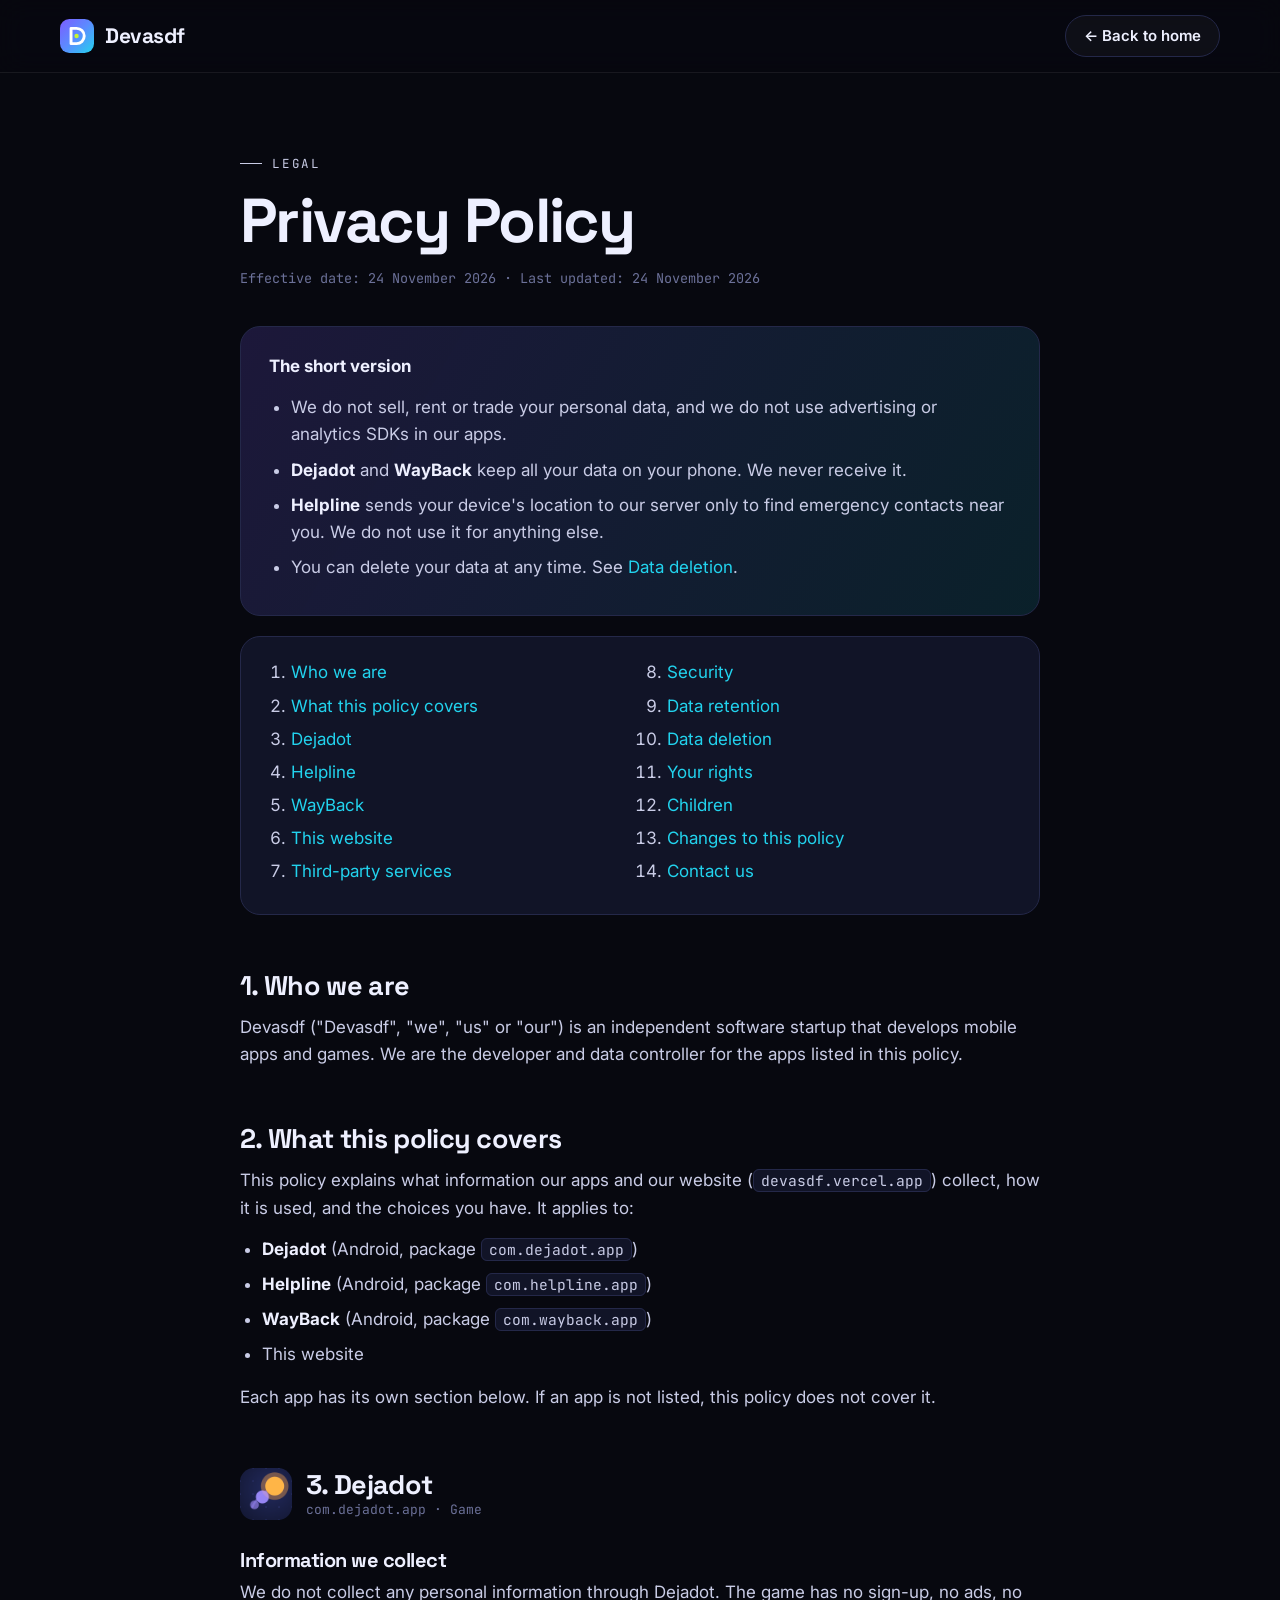
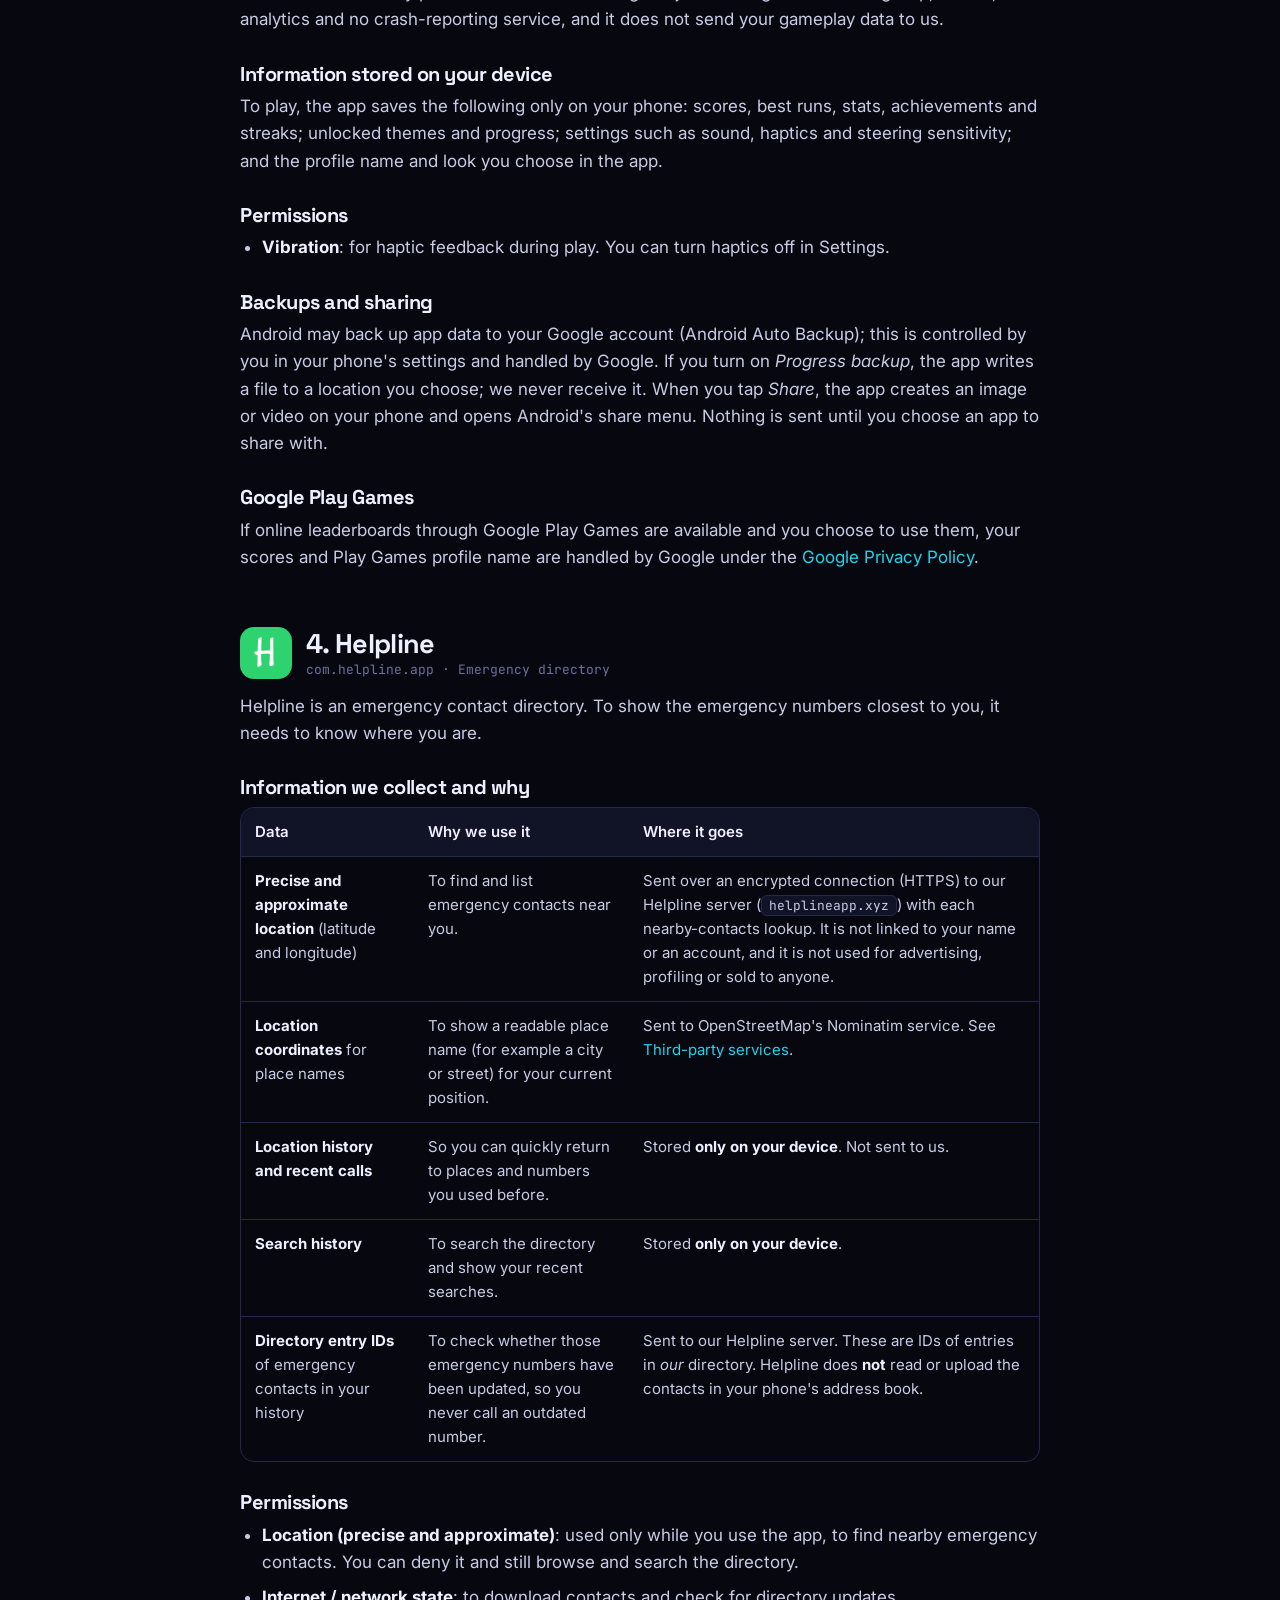
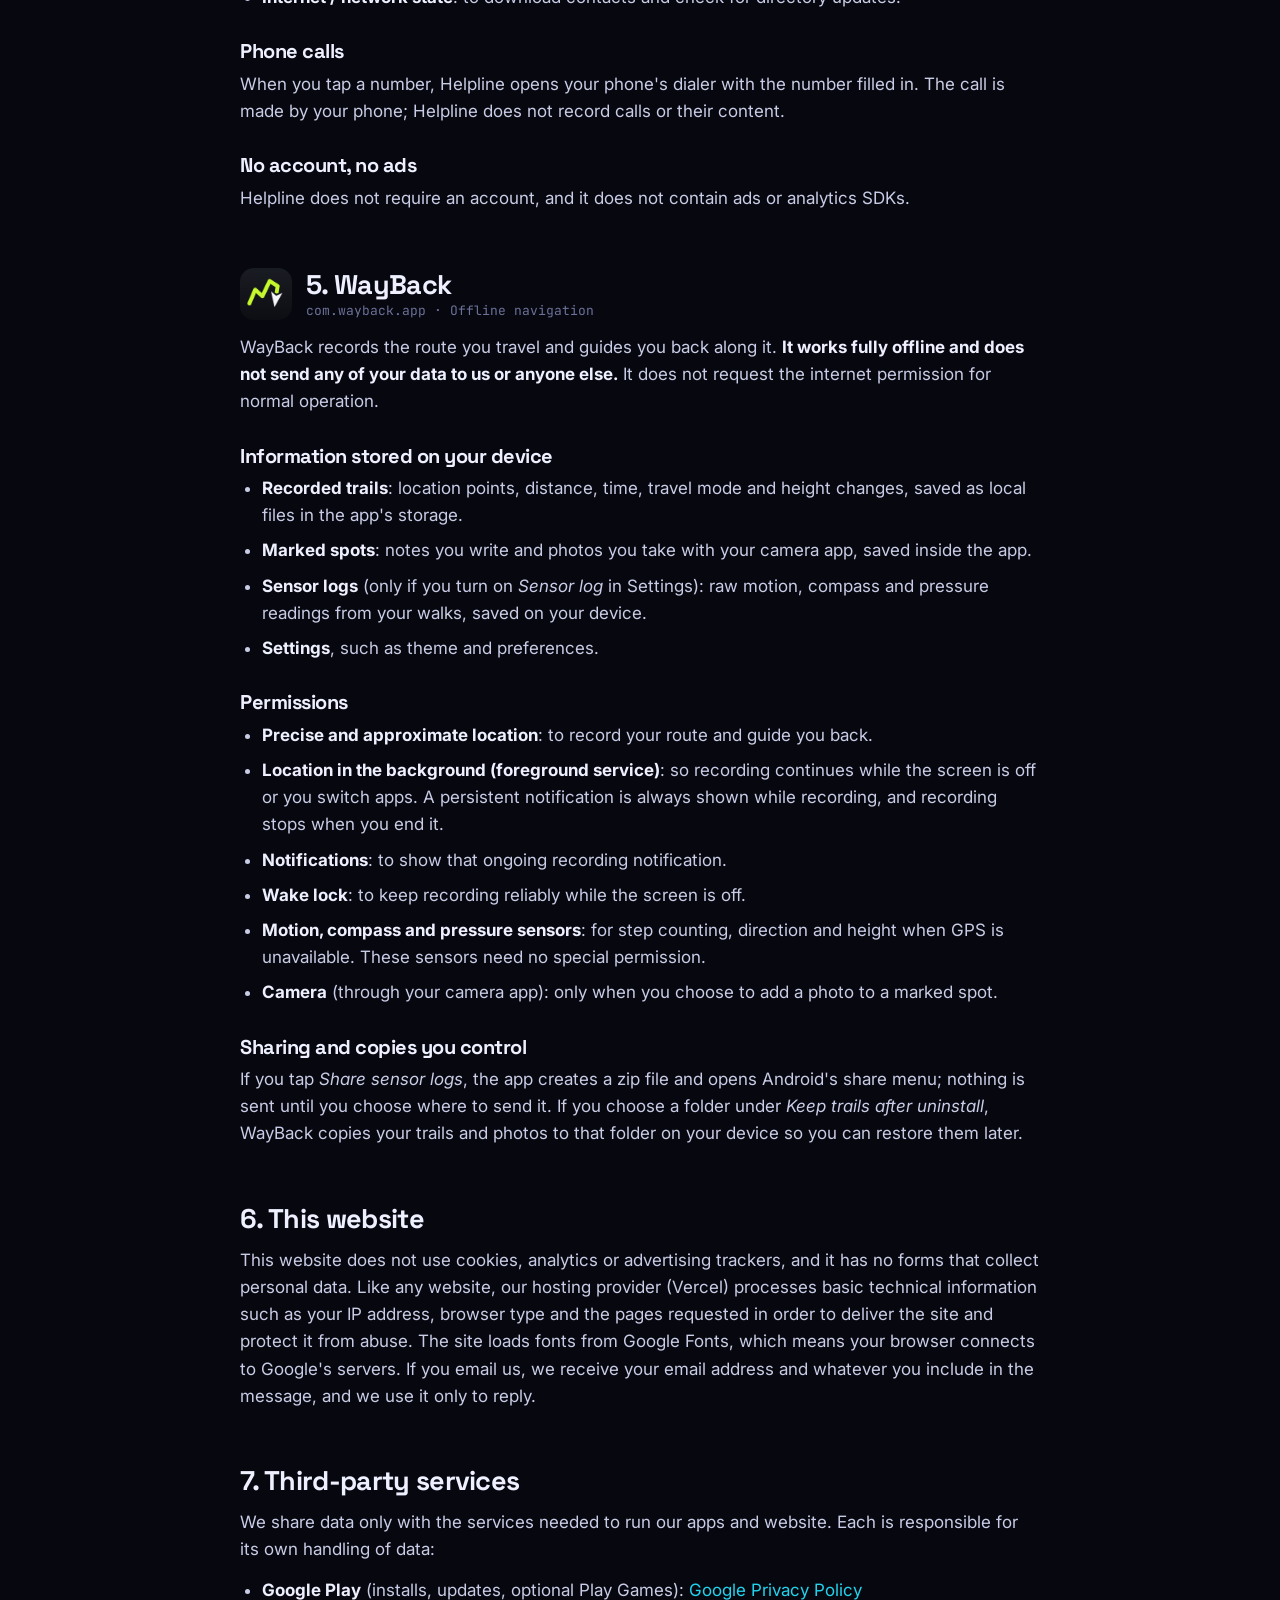
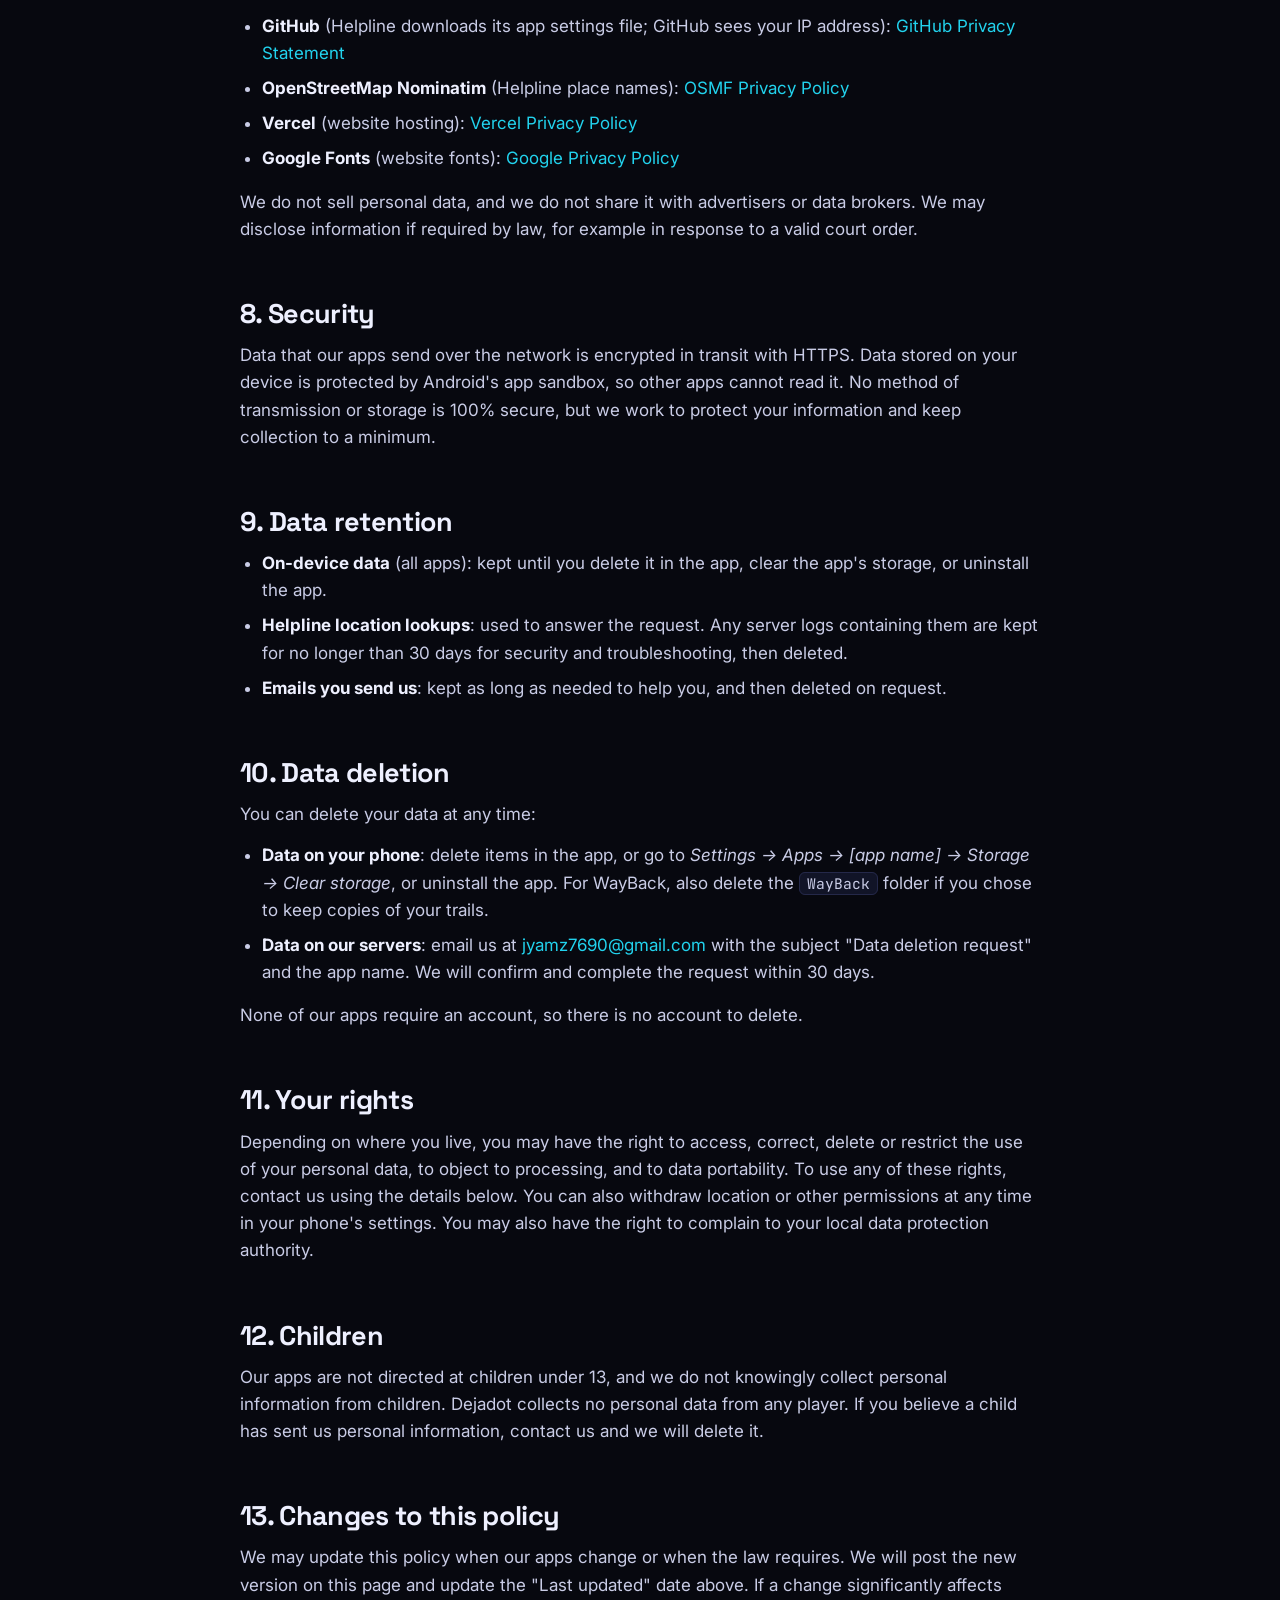
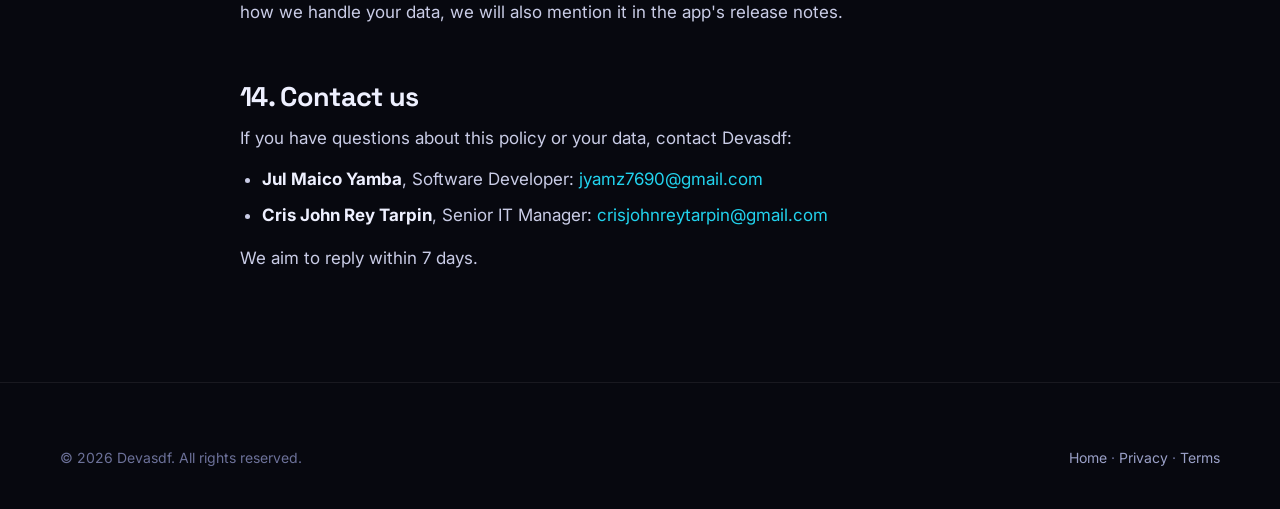
==== privacy/index.html @ 12a7d2e0 "first commit" ====
<!doctype html>
<html lang="en">
<head>
  <meta charset="utf-8">
  <meta name="viewport" content="width=device-width, initial-scale=1">
  <title>Privacy Policy — Devasdf</title>
  <meta name="description" content="Privacy Policy for Devasdf and its apps: Dejadot, Helpline and WayBack.">
  <meta name="theme-color" content="#07080f">
  <link rel="canonical" href="https://devasdf.vercel.app/privacy">
  <link rel="icon" href="/favicon.svg" type="image/svg+xml">
  <link rel="preconnect" href="https://fonts.googleapis.com">
  <link rel="preconnect" href="https://fonts.gstatic.com" crossorigin>
  <link href="https://fonts.googleapis.com/css2?family=Inter:wght@400;500;600;700&family=JetBrains+Mono:wght@400;500&family=Space+Grotesk:wght@500;600;700&display=swap" rel="stylesheet">
  <link rel="stylesheet" href="/assets/styles.css">
</head>
<body>
  <a class="skip" href="#main">Skip to content</a>
  <header class="nav scrolled">
    <div class="wrap">
      <a class="brand" href="/" aria-label="Devasdf home">
        <svg viewBox="0 0 40 40" aria-hidden="true"><defs><linearGradient id="lg" x1="0" y1="0" x2="1" y2="1"><stop offset="0" stop-color="#7c5cff"/><stop offset=".5" stop-color="#5b8cff"/><stop offset="1" stop-color="#22d3ee"/></linearGradient></defs><rect width="40" height="40" rx="11" fill="url(#lg)"/><path d="M13 11h6.5a9 9 0 0 1 0 18H13z" fill="none" stroke="#fff" stroke-width="3.4" stroke-linejoin="round"/><circle cx="19.5" cy="20" r="2.6" fill="#c6f432"/></svg>
        Devasdf
      </a>
      <a class="btn" href="/">← Back to home</a>
    </div>
  </header>

  <main id="main" class="legal">
    <div class="wrap">
      <p class="eyebrow">Legal</p>
      <h1>Privacy Policy</h1>
      <p class="meta">Effective date: 24 November 2026 · Last updated: 24 November 2026</p>

      <div class="summary">
        <p><strong>The short version</strong></p>
        <ul>
          <li>We do not sell, rent or trade your personal data, and we do not use advertising or analytics SDKs in our apps.</li>
          <li><strong>Dejadot</strong> and <strong>WayBack</strong> keep all your data on your phone. We never receive it.</li>
          <li><strong>Helpline</strong> sends your device's location to our server only to find emergency contacts near you. We do not use it for anything else.</li>
          <li>You can delete your data at any time. See <a href="#deletion">Data deletion</a>.</li>
        </ul>
      </div>

      <nav class="toc" aria-label="Contents">
        <ol>
          <li><a href="#who">Who we are</a></li>
          <li><a href="#scope">What this policy covers</a></li>
          <li><a href="#dejadot">Dejadot</a></li>
          <li><a href="#helpline">Helpline</a></li>
          <li><a href="#wayback">WayBack</a></li>
          <li><a href="#website">This website</a></li>
          <li><a href="#third-parties">Third-party services</a></li>
          <li><a href="#security">Security</a></li>
          <li><a href="#retention">Data retention</a></li>
          <li><a href="#deletion">Data deletion</a></li>
          <li><a href="#rights">Your rights</a></li>
          <li><a href="#children">Children</a></li>
          <li><a href="#changes">Changes to this policy</a></li>
          <li><a href="#contact">Contact us</a></li>
        </ol>
      </nav>

      <h2 id="who">1. Who we are</h2>
      <p>Devasdf ("Devasdf", "we", "us" or "our") is an independent software startup that develops mobile apps and games. We are the developer and data controller for the apps listed in this policy.</p>

      <h2 id="scope">2. What this policy covers</h2>
      <p>This policy explains what information our apps and our website (<code>devasdf.vercel.app</code>) collect, how it is used, and the choices you have. It applies to:</p>
      <ul>
        <li><strong>Dejadot</strong> (Android, package <code>com.dejadot.app</code>)</li>
        <li><strong>Helpline</strong> (Android, package <code>com.helpline.app</code>)</li>
        <li><strong>WayBack</strong> (Android, package <code>com.wayback.app</code>)</li>
        <li>This website</li>
      </ul>
      <p>Each app has its own section below. If an app is not listed, this policy does not cover it.</p>

      <!-- ===== DEJADOT ===== -->
      <div class="app-tag" id="dejadot">
        <img src="/assets/apps/dejadot.png" alt="" width="52" height="52">
        <h2>3. Dejadot<small>com.dejadot.app · Game</small></h2>
      </div>
      <h3>Information we collect</h3>
      <p>We do not collect any personal information through Dejadot. The game has no sign-up, no ads, no analytics and no crash-reporting service, and it does not send your gameplay data to us.</p>
      <h3>Information stored on your device</h3>
      <p>To play, the app saves the following only on your phone: scores, best runs, stats, achievements and streaks; unlocked themes and progress; settings such as sound, haptics and steering sensitivity; and the profile name and look you choose in the app.</p>
      <h3>Permissions</h3>
      <ul>
        <li><strong>Vibration</strong>: for haptic feedback during play. You can turn haptics off in Settings.</li>
      </ul>
      <h3>Backups and sharing</h3>
      <p>Android may back up app data to your Google account (Android Auto Backup); this is controlled by you in your phone's settings and handled by Google. If you turn on <em>Progress backup</em>, the app writes a file to a location you choose; we never receive it. When you tap <em>Share</em>, the app creates an image or video on your phone and opens Android's share menu. Nothing is sent until you choose an app to share with.</p>
      <h3>Google Play Games</h3>
      <p>If online leaderboards through Google Play Games are available and you choose to use them, your scores and Play Games profile name are handled by Google under the <a href="https://policies.google.com/privacy" target="_blank" rel="noopener">Google Privacy Policy</a>.</p>

      <!-- ===== HELPLINE ===== -->
      <div class="app-tag" id="helpline">
        <img src="/assets/apps/helpline.png" alt="" width="52" height="52">
        <h2>4. Helpline<small>com.helpline.app · Emergency directory</small></h2>
      </div>
      <p>Helpline is an emergency contact directory. To show the emergency numbers closest to you, it needs to know where you are.</p>
      <h3>Information we collect and why</h3>
      <div class="table-wrap">
        <table>
          <thead><tr><th>Data</th><th>Why we use it</th><th>Where it goes</th></tr></thead>
          <tbody>
            <tr>
              <td><strong>Precise and approximate location</strong> (latitude and longitude)</td>
              <td>To find and list emergency contacts near you.</td>
              <td>Sent over an encrypted connection (HTTPS) to our Helpline server (<code>helplineapp.xyz</code>) with each nearby-contacts lookup. It is not linked to your name or an account, and it is not used for advertising, profiling or sold to anyone.</td>
            </tr>
            <tr>
              <td><strong>Location coordinates</strong> for place names</td>
              <td>To show a readable place name (for example a city or street) for your current position.</td>
              <td>Sent to OpenStreetMap's Nominatim service. See <a href="#third-parties">Third-party services</a>.</td>
            </tr>
            <tr>
              <td><strong>Location history and recent calls</strong></td>
              <td>So you can quickly return to places and numbers you used before.</td>
              <td>Stored <strong>only on your device</strong>. Not sent to us.</td>
            </tr>
            <tr>
              <td><strong>Search history</strong></td>
              <td>To search the directory and show your recent searches.</td>
              <td>Stored <strong>only on your device</strong>.</td>
            </tr>
            <tr>
              <td><strong>Directory entry IDs</strong> of emergency contacts in your history</td>
              <td>To check whether those emergency numbers have been updated, so you never call an outdated number.</td>
              <td>Sent to our Helpline server. These are IDs of entries in <em>our</em> directory. Helpline does <strong>not</strong> read or upload the contacts in your phone's address book.</td>
            </tr>
          </tbody>
        </table>
      </div>
      <h3>Permissions</h3>
      <ul>
        <li><strong>Location (precise and approximate)</strong>: used only while you use the app, to find nearby emergency contacts. You can deny it and still browse and search the directory.</li>
        <li><strong>Internet / network state</strong>: to download contacts and check for directory updates.</li>
      </ul>
      <h3>Phone calls</h3>
      <p>When you tap a number, Helpline opens your phone's dialer with the number filled in. The call is made by your phone; Helpline does not record calls or their content.</p>
      <h3>No account, no ads</h3>
      <p>Helpline does not require an account, and it does not contain ads or analytics SDKs.</p>

      <!-- ===== WAYBACK ===== -->
      <div class="app-tag" id="wayback">
        <img src="/assets/apps/wayback.png" alt="" width="52" height="52">
        <h2>5. WayBack<small>com.wayback.app · Offline navigation</small></h2>
      </div>
      <p>WayBack records the route you travel and guides you back along it. <strong>It works fully offline and does not send any of your data to us or anyone else.</strong> It does not request the internet permission for normal operation.</p>
      <h3>Information stored on your device</h3>
      <ul>
        <li><strong>Recorded trails</strong>: location points, distance, time, travel mode and height changes, saved as local files in the app's storage.</li>
        <li><strong>Marked spots</strong>: notes you write and photos you take with your camera app, saved inside the app.</li>
        <li><strong>Sensor logs</strong> (only if you turn on <em>Sensor log</em> in Settings): raw motion, compass and pressure readings from your walks, saved on your device.</li>
        <li><strong>Settings</strong>, such as theme and preferences.</li>
      </ul>
      <h3>Permissions</h3>
      <ul>
        <li><strong>Precise and approximate location</strong>: to record your route and guide you back.</li>
        <li><strong>Location in the background (foreground service)</strong>: so recording continues while the screen is off or you switch apps. A persistent notification is always shown while recording, and recording stops when you end it.</li>
        <li><strong>Notifications</strong>: to show that ongoing recording notification.</li>
        <li><strong>Wake lock</strong>: to keep recording reliably while the screen is off.</li>
        <li><strong>Motion, compass and pressure sensors</strong>: for step counting, direction and height when GPS is unavailable. These sensors need no special permission.</li>
        <li><strong>Camera</strong> (through your camera app): only when you choose to add a photo to a marked spot.</li>
      </ul>
      <h3>Sharing and copies you control</h3>
      <p>If you tap <em>Share sensor logs</em>, the app creates a zip file and opens Android's share menu; nothing is sent until you choose where to send it. If you choose a folder under <em>Keep trails after uninstall</em>, WayBack copies your trails and photos to that folder on your device so you can restore them later.</p>

      <!-- ===== WEBSITE ===== -->
      <h2 id="website">6. This website</h2>
      <p>This website does not use cookies, analytics or advertising trackers, and it has no forms that collect personal data. Like any website, our hosting provider (Vercel) processes basic technical information such as your IP address, browser type and the pages requested in order to deliver the site and protect it from abuse. The site loads fonts from Google Fonts, which means your browser connects to Google's servers. If you email us, we receive your email address and whatever you include in the message, and we use it only to reply.</p>

      <h2 id="third-parties">7. Third-party services</h2>
      <p>We share data only with the services needed to run our apps and website. Each is responsible for its own handling of data:</p>
      <ul>
        <li><strong>Google Play</strong> (installs, updates, optional Play Games): <a href="https://policies.google.com/privacy" target="_blank" rel="noopener">Google Privacy Policy</a></li>
        <li><strong>GitHub</strong> (Helpline downloads its app settings file; GitHub sees your IP address): <a href="https://docs.github.com/en/site-policy/privacy-policies/github-general-privacy-statement" target="_blank" rel="noopener">GitHub Privacy Statement</a></li>
        <li><strong>OpenStreetMap Nominatim</strong> (Helpline place names): <a href="https://osmfoundation.org/wiki/Privacy_Policy" target="_blank" rel="noopener">OSMF Privacy Policy</a></li>
        <li><strong>Vercel</strong> (website hosting): <a href="https://vercel.com/legal/privacy-policy" target="_blank" rel="noopener">Vercel Privacy Policy</a></li>
        <li><strong>Google Fonts</strong> (website fonts): <a href="https://policies.google.com/privacy" target="_blank" rel="noopener">Google Privacy Policy</a></li>
      </ul>
      <p>We do not sell personal data, and we do not share it with advertisers or data brokers. We may disclose information if required by law, for example in response to a valid court order.</p>

      <h2 id="security">8. Security</h2>
      <p>Data that our apps send over the network is encrypted in transit with HTTPS. Data stored on your device is protected by Android's app sandbox, so other apps cannot read it. No method of transmission or storage is 100% secure, but we work to protect your information and keep collection to a minimum.</p>

      <h2 id="retention">9. Data retention</h2>
      <ul>
        <li><strong>On-device data</strong> (all apps): kept until you delete it in the app, clear the app's storage, or uninstall the app.</li>
        <li><strong>Helpline location lookups</strong>: used to answer the request. Any server logs containing them are kept for no longer than 30 days for security and troubleshooting, then deleted.</li>
        <li><strong>Emails you send us</strong>: kept as long as needed to help you, and then deleted on request.</li>
      </ul>

      <h2 id="deletion">10. Data deletion</h2>
      <p>You can delete your data at any time:</p>
      <ul>
        <li><strong>Data on your phone</strong>: delete items in the app, or go to <em>Settings → Apps → [app name] → Storage → Clear storage</em>, or uninstall the app. For WayBack, also delete the <code>WayBack</code> folder if you chose to keep copies of your trails.</li>
        <li><strong>Data on our servers</strong>: email us at <a href="mailto:jyamz7690@gmail.com?subject=Data%20deletion%20request">jyamz7690@gmail.com</a> with the subject "Data deletion request" and the app name. We will confirm and complete the request within 30 days.</li>
      </ul>
      <p>None of our apps require an account, so there is no account to delete.</p>

      <h2 id="rights">11. Your rights</h2>
      <p>Depending on where you live, you may have the right to access, correct, delete or restrict the use of your personal data, to object to processing, and to data portability. To use any of these rights, contact us using the details below. You can also withdraw location or other permissions at any time in your phone's settings. You may also have the right to complain to your local data protection authority.</p>

      <h2 id="children">12. Children</h2>
      <p>Our apps are not directed at children under 13, and we do not knowingly collect personal information from children. Dejadot collects no personal data from any player. If you believe a child has sent us personal information, contact us and we will delete it.</p>

      <h2 id="changes">13. Changes to this policy</h2>
      <p>We may update this policy when our apps change or when the law requires. We will post the new version on this page and update the "Last updated" date above. If a change significantly affects how we handle your data, we will also mention it in the app's release notes.</p>

      <h2 id="contact">14. Contact us</h2>
      <p>If you have questions about this policy or your data, contact Devasdf:</p>
      <ul>
        <li><strong>Jul Maico Yamba</strong>, Software Developer: <a href="mailto:jyamz7690@gmail.com">jyamz7690@gmail.com</a></li>
        <li><strong>Cris John Rey Tarpin</strong>, Senior IT Manager: <a href="mailto:crisjohnreytarpin@gmail.com">crisjohnreytarpin@gmail.com</a></li>
      </ul>
      <p>We aim to reply within 7 days.</p>
    </div>
  </main>

  <footer class="footer">
    <div class="wrap">
      <div class="footer-bottom" style="margin-top:0;border-top:0;padding-top:0">
        <span>© 2026 Devasdf. All rights reserved.</span>
        <span><a href="/">Home</a> · <a href="/privacy">Privacy</a> · <a href="/terms">Terms</a></span>
      </div>
    </div>
  </footer>
</body>
</html>
---- assets/styles.css ----
/* ==========================================================================
   Devasdf — shared styles
   Palette: Midnight ink + electric violet → cyan, with a lime spark accent.
   ========================================================================== */

:root {
  --ink: #07080f;
  --ink-2: #0c0e1a;
  --surface: #111427;
  --surface-2: #171a33;
  --line: #242849;
  --line-soft: rgba(255, 255, 255, 0.07);

  --text: #eef0ff;
  --muted: #9aa0c7;
  --dim: #6c7199;

  --violet: #7c5cff;
  --violet-2: #a18bff;
  --cyan: #22d3ee;
  --lime: #c6f432;
  --amber: #ffb547;

  --grad: linear-gradient(120deg, #7c5cff 0%, #5b8cff 45%, #22d3ee 100%);
  --grad-soft: linear-gradient(120deg, rgba(124, 92, 255, 0.18), rgba(34, 211, 238, 0.12));

  --radius: 20px;
  --radius-lg: 28px;
  --shadow: 0 30px 80px -30px rgba(0, 0, 0, 0.7);

  --font: "Inter", system-ui, -apple-system, "Segoe UI", Roboto, sans-serif;
  --display: "Space Grotesk", "Inter", system-ui, sans-serif;
  --mono: "JetBrains Mono", ui-monospace, Consolas, monospace;

  --wrap: 1160px;
  color-scheme: dark;
}

*, *::before, *::after { box-sizing: border-box; }

html { scroll-behavior: smooth; -webkit-text-size-adjust: 100%; }
@media (prefers-reduced-motion: reduce) {
  html { scroll-behavior: auto; }
  *, *::before, *::after { animation: none !important; transition: none !important; }
}

body {
  margin: 0;
  background: var(--ink);
  color: var(--text);
  font-family: var(--font);
  font-size: 17px;
  line-height: 1.6;
  -webkit-font-smoothing: antialiased;
  overflow-x: hidden;
}

img { max-width: 100%; display: block; }
a { color: var(--cyan); text-decoration: none; }
a:hover { color: var(--text); }
:focus-visible { outline: 2px solid var(--cyan); outline-offset: 3px; border-radius: 8px; }

h1, h2, h3, h4 { font-family: var(--display); letter-spacing: -0.025em; line-height: 1.08; margin: 0; }

.wrap { width: min(var(--wrap), 100% - 32px); margin-inline: auto; }

.skip {
  position: absolute; left: -9999px; top: 8px; z-index: 100;
  background: var(--text); color: var(--ink); padding: 10px 16px; border-radius: 10px;
}
.skip:focus { left: 16px; }

.grad-text {
  background: var(--grad);
  -webkit-background-clip: text; background-clip: text;
  color: transparent;
}

.eyebrow {
  display: inline-flex; align-items: center; gap: 10px;
  font-family: var(--mono); font-size: 12.5px; letter-spacing: 0.14em; text-transform: uppercase;
  color: var(--violet-2);
  margin: 0 0 18px;
}
.eyebrow::before { content: ""; width: 22px; height: 1px; background: currentColor; }

/* ---------- Buttons ---------- */
.btn {
  display: inline-flex; align-items: center; justify-content: center; gap: 10px;
  height: 52px; padding: 0 24px; border-radius: 999px;
  font-weight: 600; font-size: 16px; color: var(--text);
  border: 1px solid var(--line); background: rgba(255, 255, 255, 0.03);
  transition: transform .2s ease, background .2s ease, border-color .2s ease, box-shadow .2s ease;
  white-space: nowrap;
}
.btn:hover { color: var(--text); border-color: #3a3f6e; background: rgba(255, 255, 255, 0.06); transform: translateY(-1px); }
.btn-primary {
  border: 0; color: #fff;
  background: var(--grad);
  box-shadow: 0 10px 30px -10px rgba(124, 92, 255, 0.7);
}
.btn-primary:hover { background: var(--grad); box-shadow: 0 16px 40px -12px rgba(124, 92, 255, 0.9); }
.btn svg { width: 18px; height: 18px; }

/* ---------- Nav ---------- */
.nav {
  position: sticky; top: 0; z-index: 50;
  backdrop-filter: saturate(160%) blur(14px);
  -webkit-backdrop-filter: saturate(160%) blur(14px);
  background: rgba(7, 8, 15, 0.72);
  border-bottom: 1px solid transparent;
  transition: border-color .3s ease, background .3s ease;
}
.nav.scrolled { border-bottom-color: var(--line-soft); }
.nav .wrap { display: flex; align-items: center; justify-content: space-between; height: 72px; gap: 20px; }

.brand { display: inline-flex; align-items: center; gap: 11px; color: var(--text); font-family: var(--display); font-weight: 700; font-size: 21px; letter-spacing: -0.02em; }
.brand:hover { color: var(--text); }
.brand svg { width: 34px; height: 34px; flex: none; }

.nav-links { display: flex; align-items: center; gap: 4px; list-style: none; margin: 0; padding: 0; }
.nav-links a { color: var(--muted); font-size: 15px; font-weight: 500; padding: 8px 14px; border-radius: 999px; transition: color .2s, background .2s; }
.nav-links a:hover { color: var(--text); background: rgba(255, 255, 255, 0.05); }
.nav .btn { height: 42px; padding: 0 18px; font-size: 15px; }

.menu-btn {
  display: none; width: 44px; height: 44px; border-radius: 12px;
  border: 1px solid var(--line); background: transparent; color: var(--text); cursor: pointer;
  align-items: center; justify-content: center;
}
.menu-btn svg { width: 22px; height: 22px; }

@media (max-width: 900px) {
  .menu-btn { display: inline-flex; }
  .nav .nav-cta { display: none; }
  .nav-links {
    position: absolute; top: 72px; left: 0; right: 0;
    flex-direction: column; align-items: stretch; gap: 0;
    padding: 8px 16px 20px;
    background: rgba(7, 8, 15, 0.97);
    border-bottom: 1px solid var(--line-soft);
    display: none;
  }
  .nav-links.open { display: flex; }
  .nav-links a { display: block; padding: 14px 12px; font-size: 17px; border-radius: 12px; }
  .nav-links .mobile-cta { display: block; margin-top: 8px; }
  .nav-links .mobile-cta a { background: var(--grad); color: #fff; text-align: center; font-weight: 600; }
}
@media (min-width: 901px) { .nav-links .mobile-cta { display: none; } }

/* ---------- Sections ---------- */
section { position: relative; }
.section { padding: 120px 0; }
.section-head { max-width: 720px; margin-bottom: 56px; }
.section-head.center { margin-inline: auto; text-align: center; }
.section-head.center .eyebrow { justify-content: center; }
.section-head h2 { font-size: clamp(34px, 5vw, 54px); }
.section-head p { color: var(--muted); font-size: 19px; margin: 18px 0 0; }

@media (max-width: 700px) {
  .section { padding: 84px 0; }
  .section-head { margin-bottom: 40px; }
}

/* ---------- Footer ---------- */
.footer { border-top: 1px solid var(--line-soft); padding: 64px 0 40px; color: var(--muted); font-size: 15px; }
.footer-grid { display: grid; grid-template-columns: 1.6fr 1fr 1fr 1fr; gap: 40px; }
.footer h4 { font-family: var(--font); font-size: 13px; font-weight: 600; letter-spacing: 0.12em; text-transform: uppercase; color: var(--text); margin-bottom: 16px; }
.footer ul { list-style: none; padding: 0; margin: 0; display: grid; gap: 10px; }
.footer a { color: var(--muted); }
.footer a:hover { color: var(--text); }
.footer .about p { margin: 16px 0 0; max-width: 320px; }
.footer-bottom { margin-top: 56px; padding-top: 24px; border-top: 1px solid var(--line-soft); display: flex; flex-wrap: wrap; justify-content: space-between; gap: 12px; font-size: 14px; color: var(--dim); }
@media (max-width: 860px) { .footer-grid { grid-template-columns: 1fr 1fr; } .footer .about { grid-column: 1 / -1; } }

/* ---------- Legal pages ---------- */
.legal { padding: 72px 0 96px; }
.legal .wrap { width: min(800px, 100% - 32px); }
.legal h1 { font-size: clamp(40px, 7vw, 62px); margin: 0 0 14px; }
.legal .meta { font-family: var(--mono); font-size: 13.5px; color: var(--dim); margin: 0 0 36px; }
.legal h2 { font-size: 27px; margin: 56px 0 14px; scroll-margin-top: 96px; }
.legal h3 { font-size: 20px; margin: 30px 0 8px; scroll-margin-top: 96px; }
.legal p, .legal li { color: #c9cce6; }
.legal p { margin: 0 0 14px; }
.legal ul { padding-left: 22px; margin: 0 0 16px; }
.legal li { margin-bottom: 8px; }
.legal strong { color: var(--text); }
.legal code { font-family: var(--mono); font-size: .86em; background: var(--surface); border: 1px solid var(--line); padding: 1px 7px; border-radius: 6px; }
.legal .summary { background: var(--grad-soft); border: 1px solid var(--line); border-radius: var(--radius); padding: 26px 28px; margin-bottom: 20px; }
.legal .summary p:last-child, .legal .summary ul:last-child { margin-bottom: 0; }
.legal .toc { background: var(--surface); border: 1px solid var(--line); border-radius: var(--radius); padding: 22px 28px; margin: 20px 0 8px; }
.legal .toc ol { margin: 0; padding-left: 22px; columns: 2; column-gap: 32px; }
.legal .toc li { margin-bottom: 6px; break-inside: avoid; }
@media (max-width: 600px) { .legal .toc ol { columns: 1; } }
.app-tag { display: flex; align-items: center; gap: 14px; margin: 56px 0 14px; }
.app-tag img { width: 52px; height: 52px; border-radius: 14px; }
.app-tag h2 { margin: 0; }
.app-tag small { display: block; font-family: var(--mono); font-size: 13px; color: var(--dim); font-weight: 400; letter-spacing: 0; margin-top: 4px; }
.table-wrap { overflow-x: auto; margin: 0 0 18px; border: 1px solid var(--line); border-radius: 14px; }
.legal table { width: 100%; border-collapse: collapse; font-size: 15px; min-width: 560px; }
.legal th, .legal td { text-align: left; padding: 12px 14px; border-bottom: 1px solid var(--line); vertical-align: top; color: #c9cce6; }
.legal th { color: var(--text); background: var(--surface); font-weight: 600; }
.legal tr:last-child td { border-bottom: 0; }
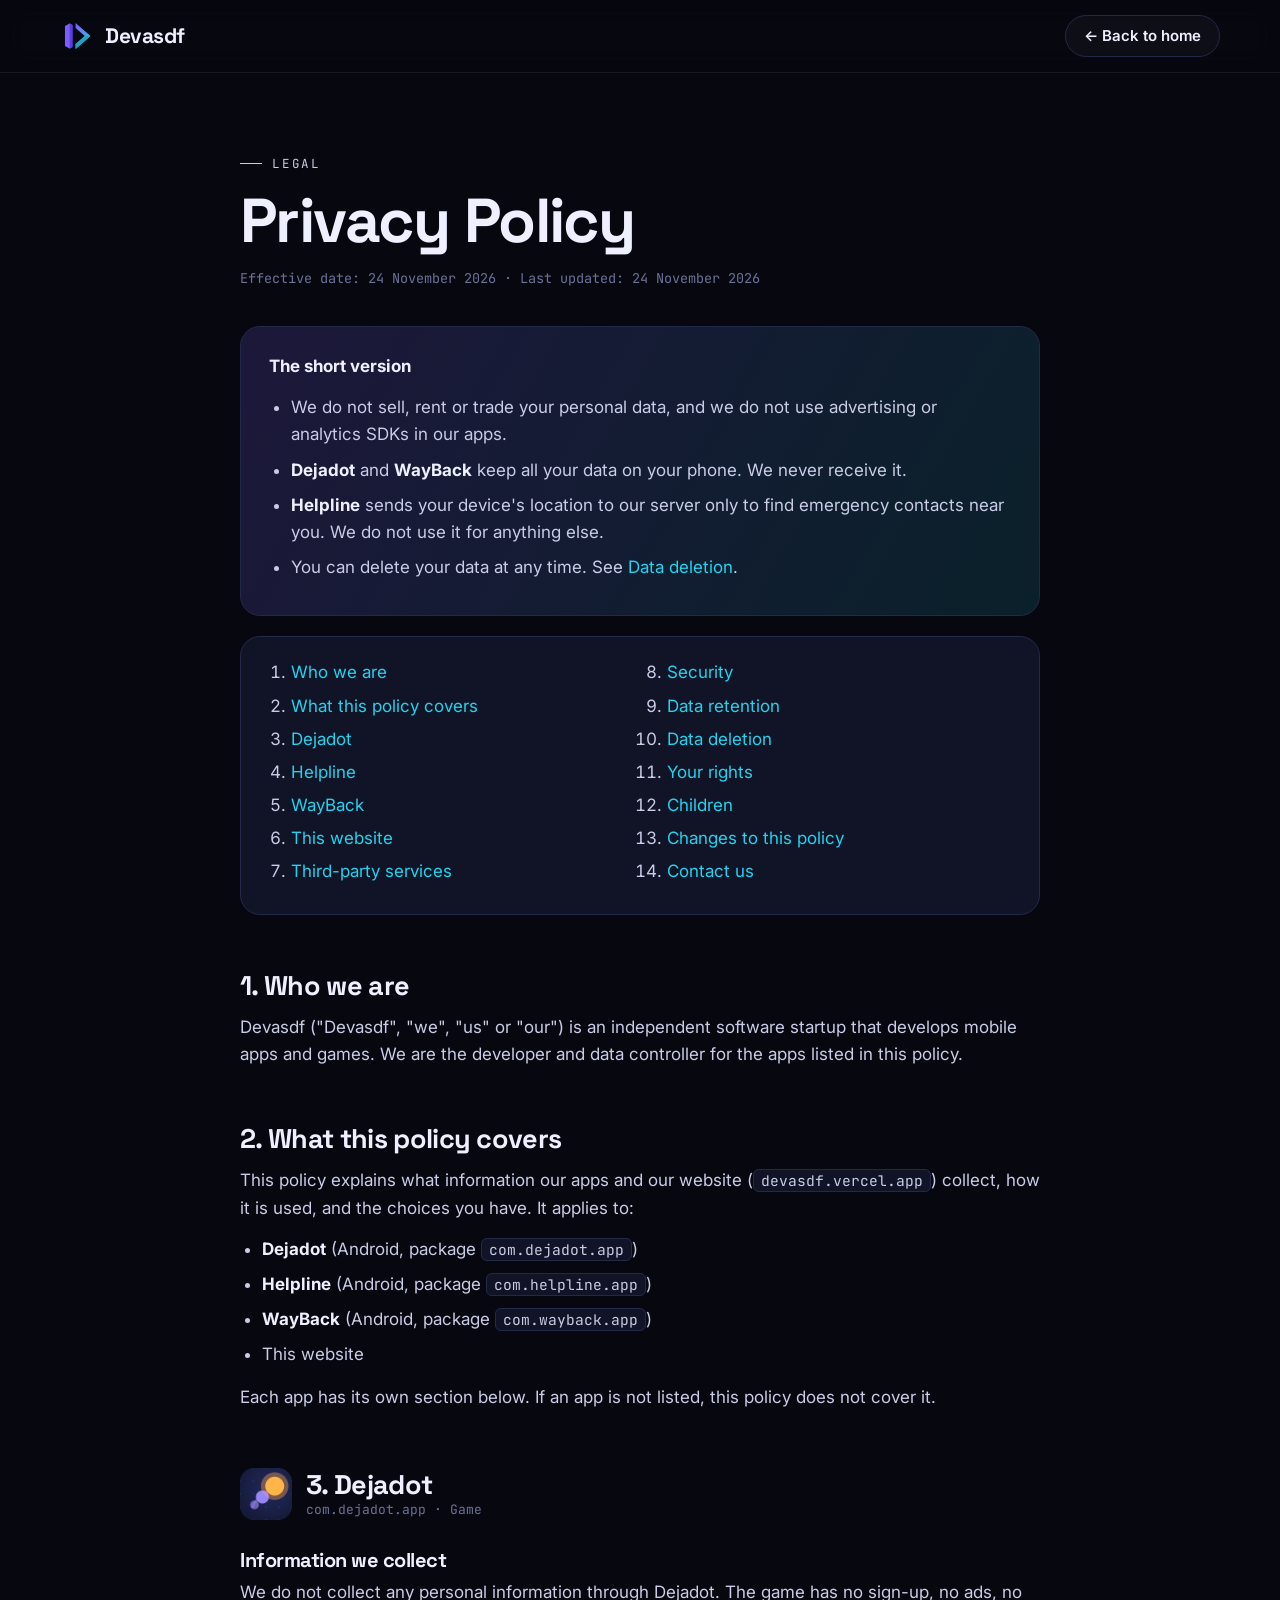
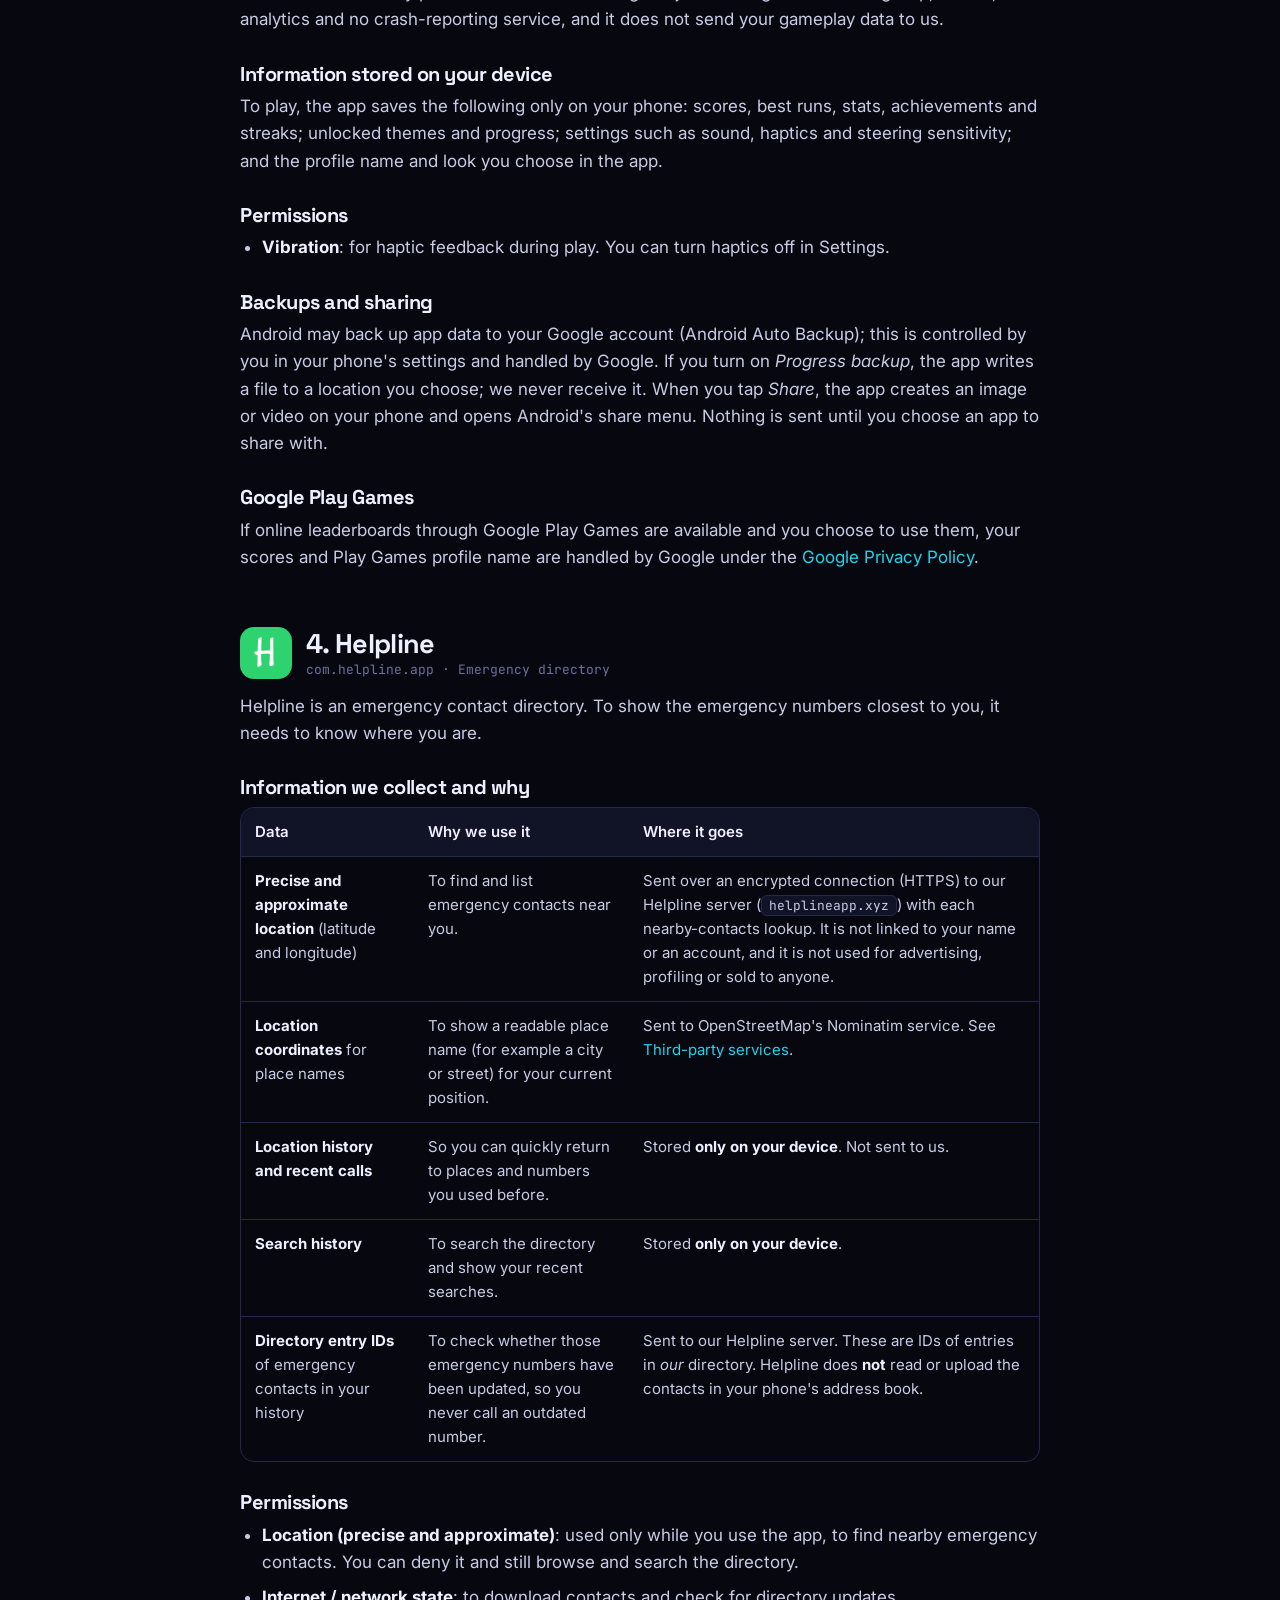
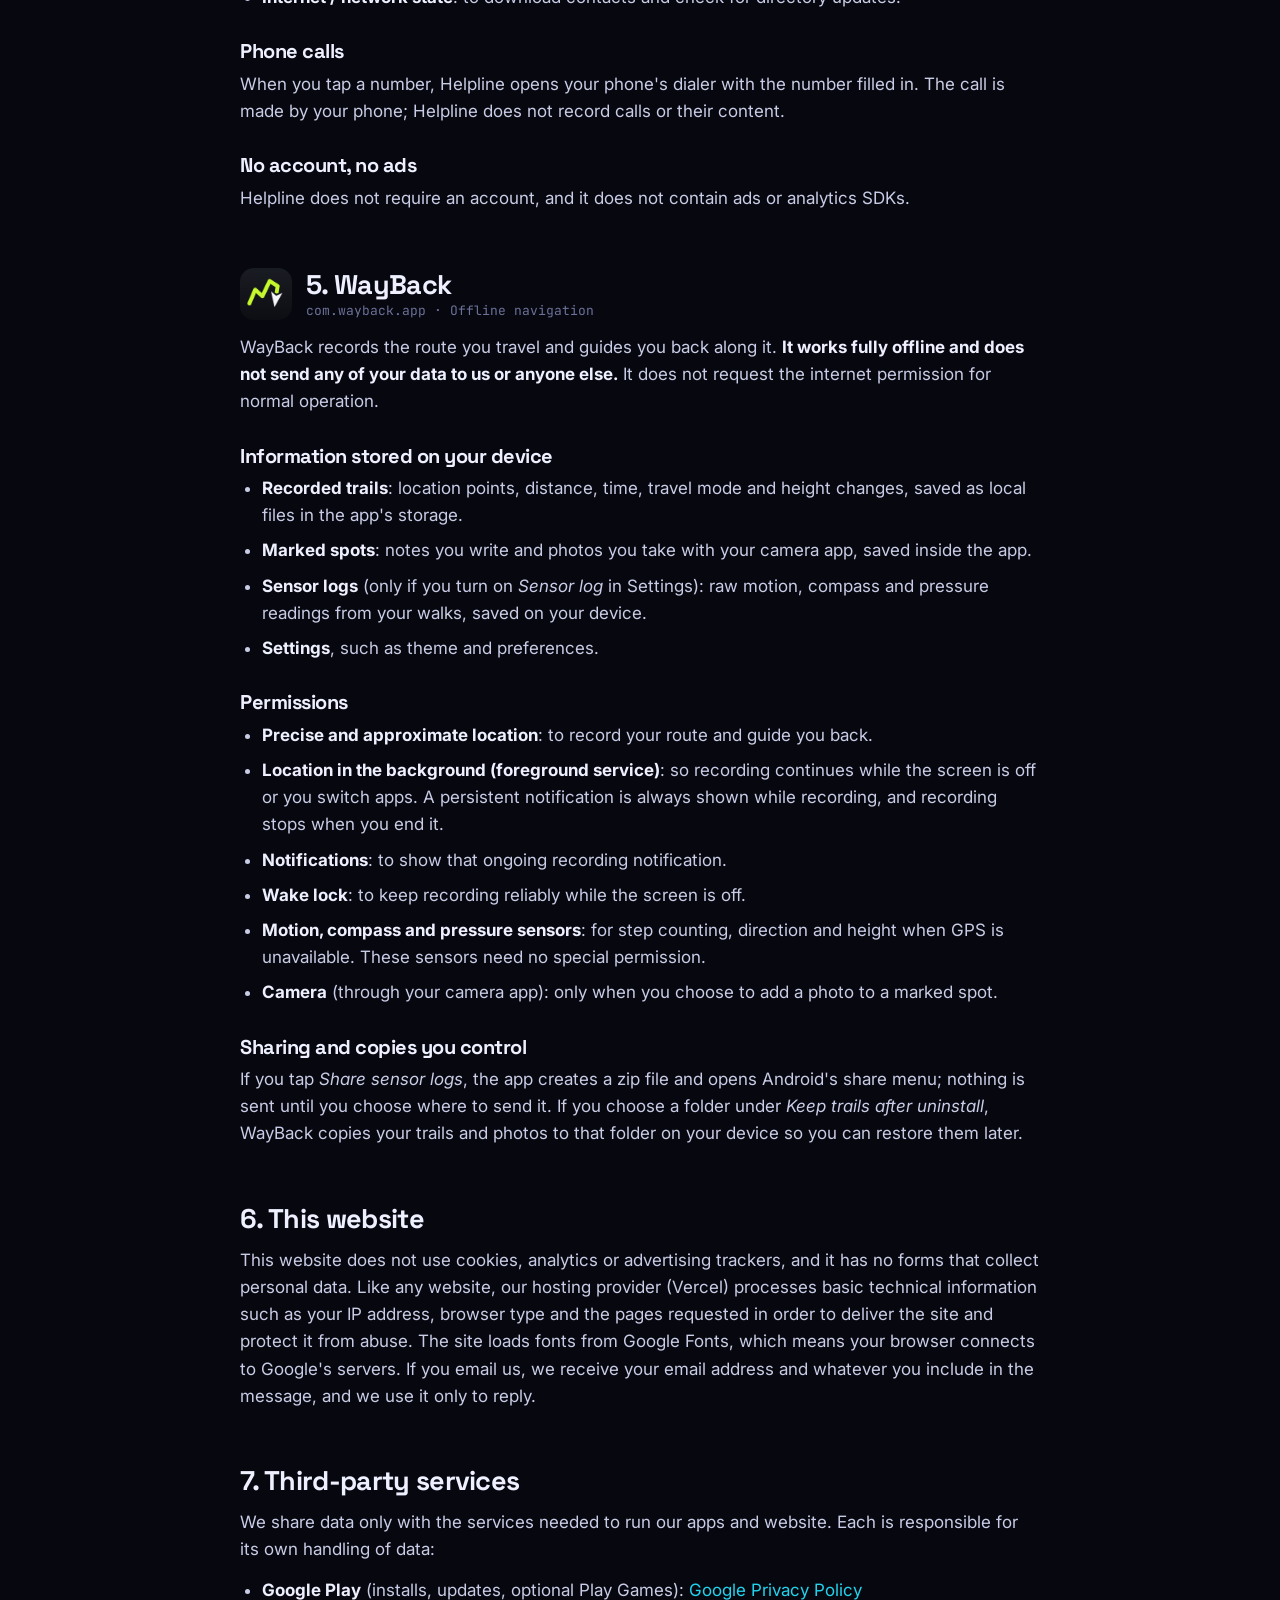
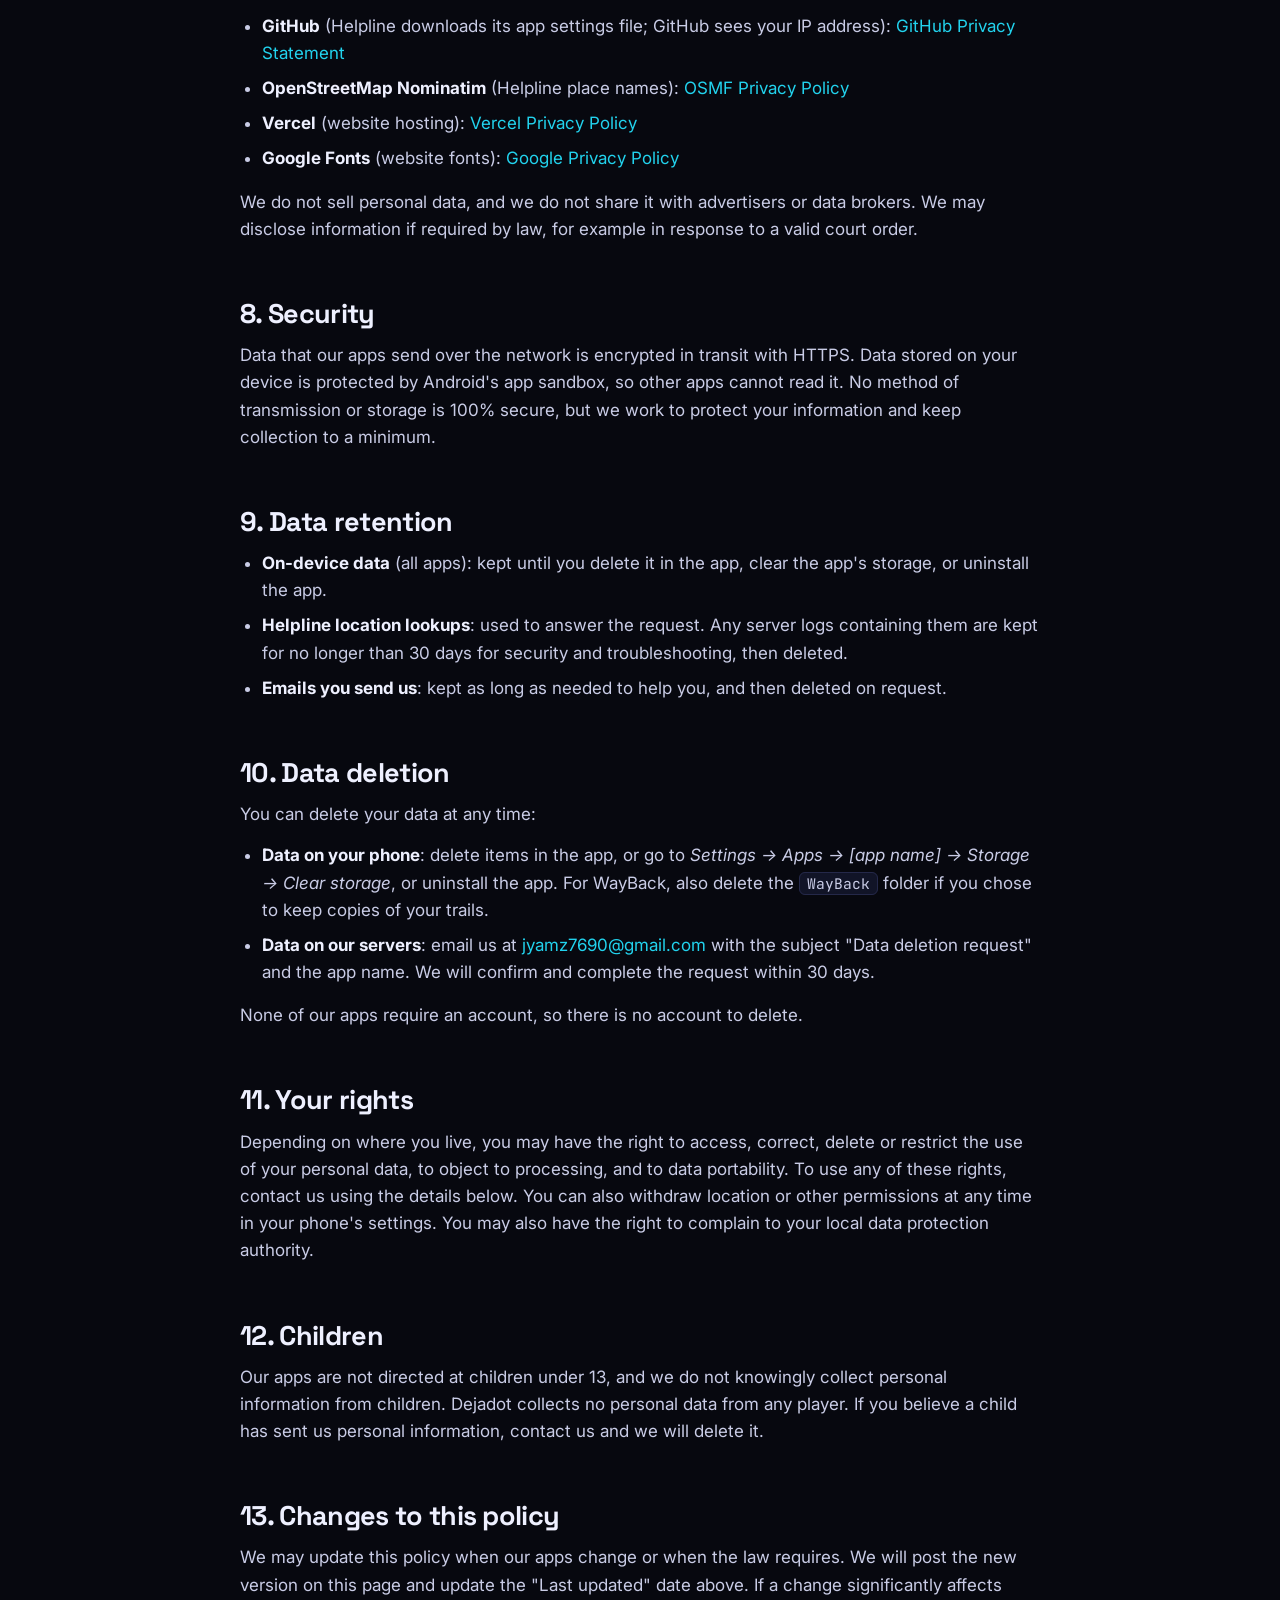
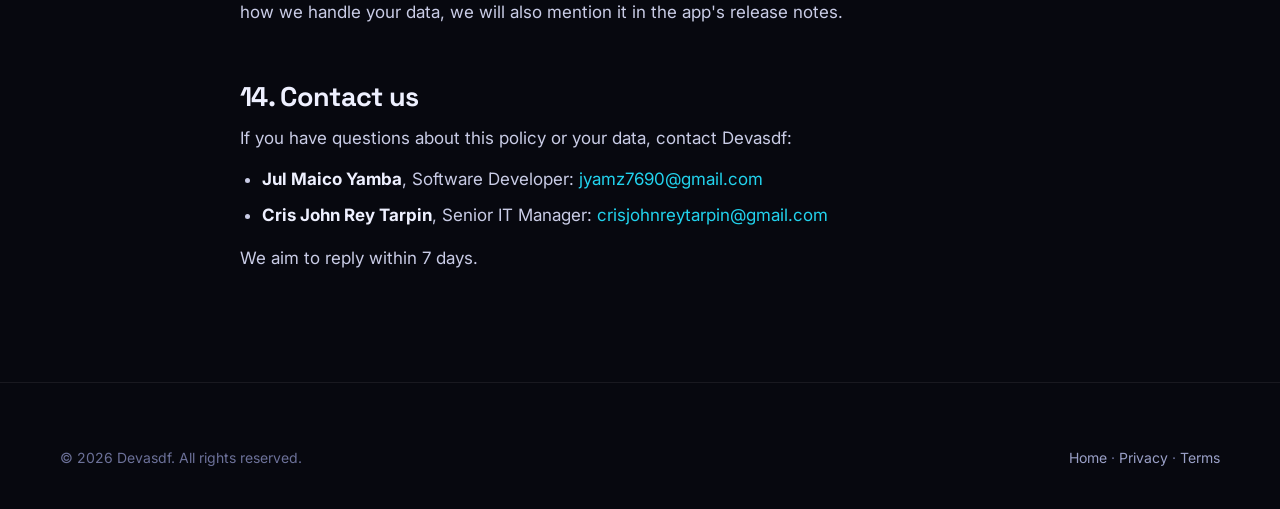
==== commit ec08913b: "updates" ====
--- a/privacy/index.html
+++ b/privacy/index.html
@@ -2,7 +2,7 @@
 <html lang="en">
 <head>
   <meta charset="utf-8">
-  <meta name="viewport" content="width=device-width, initial-scale=1">
+  <meta name="viewport" content="width=device-width, initial-scale=1, viewport-fit=cover">
   <title>Privacy Policy — Devasdf</title>
   <meta name="description" content="Privacy Policy for Devasdf and its apps: Dejadot, Helpline and WayBack.">
   <meta name="theme-color" content="#07080f">
@@ -14,11 +14,12 @@
   <link rel="stylesheet" href="/assets/styles.css">
 </head>
 <body>
+  <svg width="0" height="0" style="position:absolute" aria-hidden="true" focusable="false"><defs><linearGradient id="logo-g" x1="0" y1="0" x2="1" y2="1"><stop offset="0" stop-color="#7c5cff"/><stop offset="1" stop-color="#22d3ee"/></linearGradient><symbol id="logo" viewBox="0 0 48 48"><path d="M7 10 14 6V42L7 38Z" fill="#7c5cff"/><path d="M14 6 18 8.3V39.7L14 42Z" fill="#5a3fe0"/><path d="M22 5.6 43 24 22 42.4V35.4L35 24 22 12.6Z" fill="url(#logo-g)"/><path d="M35 24H43L22 42.4V35.4Z" fill="#1aa6c4"/></symbol></defs></svg>
   <a class="skip" href="#main">Skip to content</a>
   <header class="nav scrolled">
     <div class="wrap">
       <a class="brand" href="/" aria-label="Devasdf home">
-        <svg viewBox="0 0 40 40" aria-hidden="true"><defs><linearGradient id="lg" x1="0" y1="0" x2="1" y2="1"><stop offset="0" stop-color="#7c5cff"/><stop offset=".5" stop-color="#5b8cff"/><stop offset="1" stop-color="#22d3ee"/></linearGradient></defs><rect width="40" height="40" rx="11" fill="url(#lg)"/><path d="M13 11h6.5a9 9 0 0 1 0 18H13z" fill="none" stroke="#fff" stroke-width="3.4" stroke-linejoin="round"/><circle cx="19.5" cy="20" r="2.6" fill="#c6f432"/></svg>
+        <svg aria-hidden="true"><use href="#logo"/></svg>
         Devasdf
       </a>
       <a class="btn" href="/">← Back to home</a>
--- a/assets/styles.css
+++ b/assets/styles.css
@@ -105,12 +105,17 @@
 /* ---------- Nav ---------- */
 .nav {
   position: sticky; top: 0; z-index: 50;
+  border-bottom: 1px solid transparent;
+  transition: border-color .3s ease;
+}
+/* blur lives on a pseudo-element so the fixed mobile menu isn't trapped inside the nav */
+.nav::before {
+  content: ""; position: absolute; inset: 0; z-index: -1;
   backdrop-filter: saturate(160%) blur(14px);
   -webkit-backdrop-filter: saturate(160%) blur(14px);
   background: rgba(7, 8, 15, 0.72);
-  border-bottom: 1px solid transparent;
-  transition: border-color .3s ease, background .3s ease;
-}
+}
+body.menu-open .nav::before { background: rgba(7, 8, 15, 0.98); }
 .nav.scrolled { border-bottom-color: var(--line-soft); }
 .nav .wrap { display: flex; align-items: center; justify-content: space-between; height: 72px; gap: 20px; }
 
@@ -130,21 +135,47 @@
 }
 .menu-btn svg { width: 22px; height: 22px; }
 
+.menu-btn path { transition: transform .3s ease, opacity .2s ease; transform-origin: 12px 12px; }
+.menu-btn[aria-expanded="true"] .l1 { transform: translateY(5px) rotate(45deg); }
+.menu-btn[aria-expanded="true"] .l2 { opacity: 0; }
+.menu-btn[aria-expanded="true"] .l3 { transform: translateY(-5px) rotate(-45deg); }
+
 @media (max-width: 900px) {
-  .menu-btn { display: inline-flex; }
+  .nav .wrap { height: 64px; }
+  .brand { font-size: 20px; }
+  .brand svg { width: 30px; height: 30px; }
+  .menu-btn { display: inline-flex; position: relative; z-index: 2; }
   .nav .nav-cta { display: none; }
+  /* full-screen overlay menu */
   .nav-links {
-    position: absolute; top: 72px; left: 0; right: 0;
-    flex-direction: column; align-items: stretch; gap: 0;
-    padding: 8px 16px 20px;
-    background: rgba(7, 8, 15, 0.97);
-    border-bottom: 1px solid var(--line-soft);
-    display: none;
+    position: fixed; inset: 64px 0 0 0;
+    display: flex; flex-direction: column; align-items: stretch; gap: 4px;
+    padding: 24px 16px calc(24px + env(safe-area-inset-bottom));
+    background: rgba(7, 8, 15, 0.98);
+    backdrop-filter: blur(20px); -webkit-backdrop-filter: blur(20px);
+    opacity: 0; visibility: hidden; transform: translateY(-8px);
+    transition: opacity .25s ease, transform .25s ease, visibility .25s;
+    overflow-y: auto;
   }
-  .nav-links.open { display: flex; }
-  .nav-links a { display: block; padding: 14px 12px; font-size: 17px; border-radius: 12px; }
-  .nav-links .mobile-cta { display: block; margin-top: 8px; }
-  .nav-links .mobile-cta a { background: var(--grad); color: #fff; text-align: center; font-weight: 600; }
+  .nav-links.open { opacity: 1; visibility: visible; transform: none; }
+  .nav-links li { border-bottom: 1px solid var(--line-soft); }
+  .nav-links a {
+    display: flex; justify-content: space-between; align-items: center;
+    padding: 20px 6px; font-family: var(--display); font-size: 28px; font-weight: 600;
+    letter-spacing: -0.02em; color: var(--text); border-radius: 0;
+  }
+  .nav-links a::after { content: "→"; font-size: 20px; color: var(--dim); }
+  .nav-links a:hover { background: none; color: var(--cyan); }
+  .nav-links .mobile-cta { border: 0; margin-top: auto; padding-top: 24px; }
+  .nav-links .mobile-cta a { justify-content: center; height: 56px; padding: 0; border-radius: 999px; font-family: var(--font); font-size: 17px; background: var(--grad); color: #fff; }
+  .nav-links .mobile-cta a::after { content: none; }
+  body.menu-open { overflow: hidden; }
+}
+
+/* touch devices: no sticky hover lift, no grey tap flash */
+@media (hover: none) {
+  a, button, summary { -webkit-tap-highlight-color: transparent; }
+  .btn:hover { transform: none; }
 }
 @media (min-width: 901px) { .nav-links .mobile-cta { display: none; } }
 
@@ -172,6 +203,15 @@
 .footer .about p { margin: 16px 0 0; max-width: 320px; }
 .footer-bottom { margin-top: 56px; padding-top: 24px; border-top: 1px solid var(--line-soft); display: flex; flex-wrap: wrap; justify-content: space-between; gap: 12px; font-size: 14px; color: var(--dim); }
 @media (max-width: 860px) { .footer-grid { grid-template-columns: 1fr 1fr; } .footer .about { grid-column: 1 / -1; } }
+@media (max-width: 560px) {
+  .footer { padding-top: 48px; }
+  .footer-grid { grid-template-columns: 1fr 1fr; gap: 32px 20px; }
+  .footer-bottom { flex-direction: column; margin-top: 40px; }
+  .legal { padding: 40px 0 64px; }
+  .legal h2 { font-size: 23px; margin-top: 44px; }
+  .legal .summary, .legal .toc { padding: 20px; }
+  .nav .btn { height: 40px; padding: 0 14px; font-size: 14px; }
+}
 
 /* ---------- Legal pages ---------- */
 .legal { padding: 72px 0 96px; }
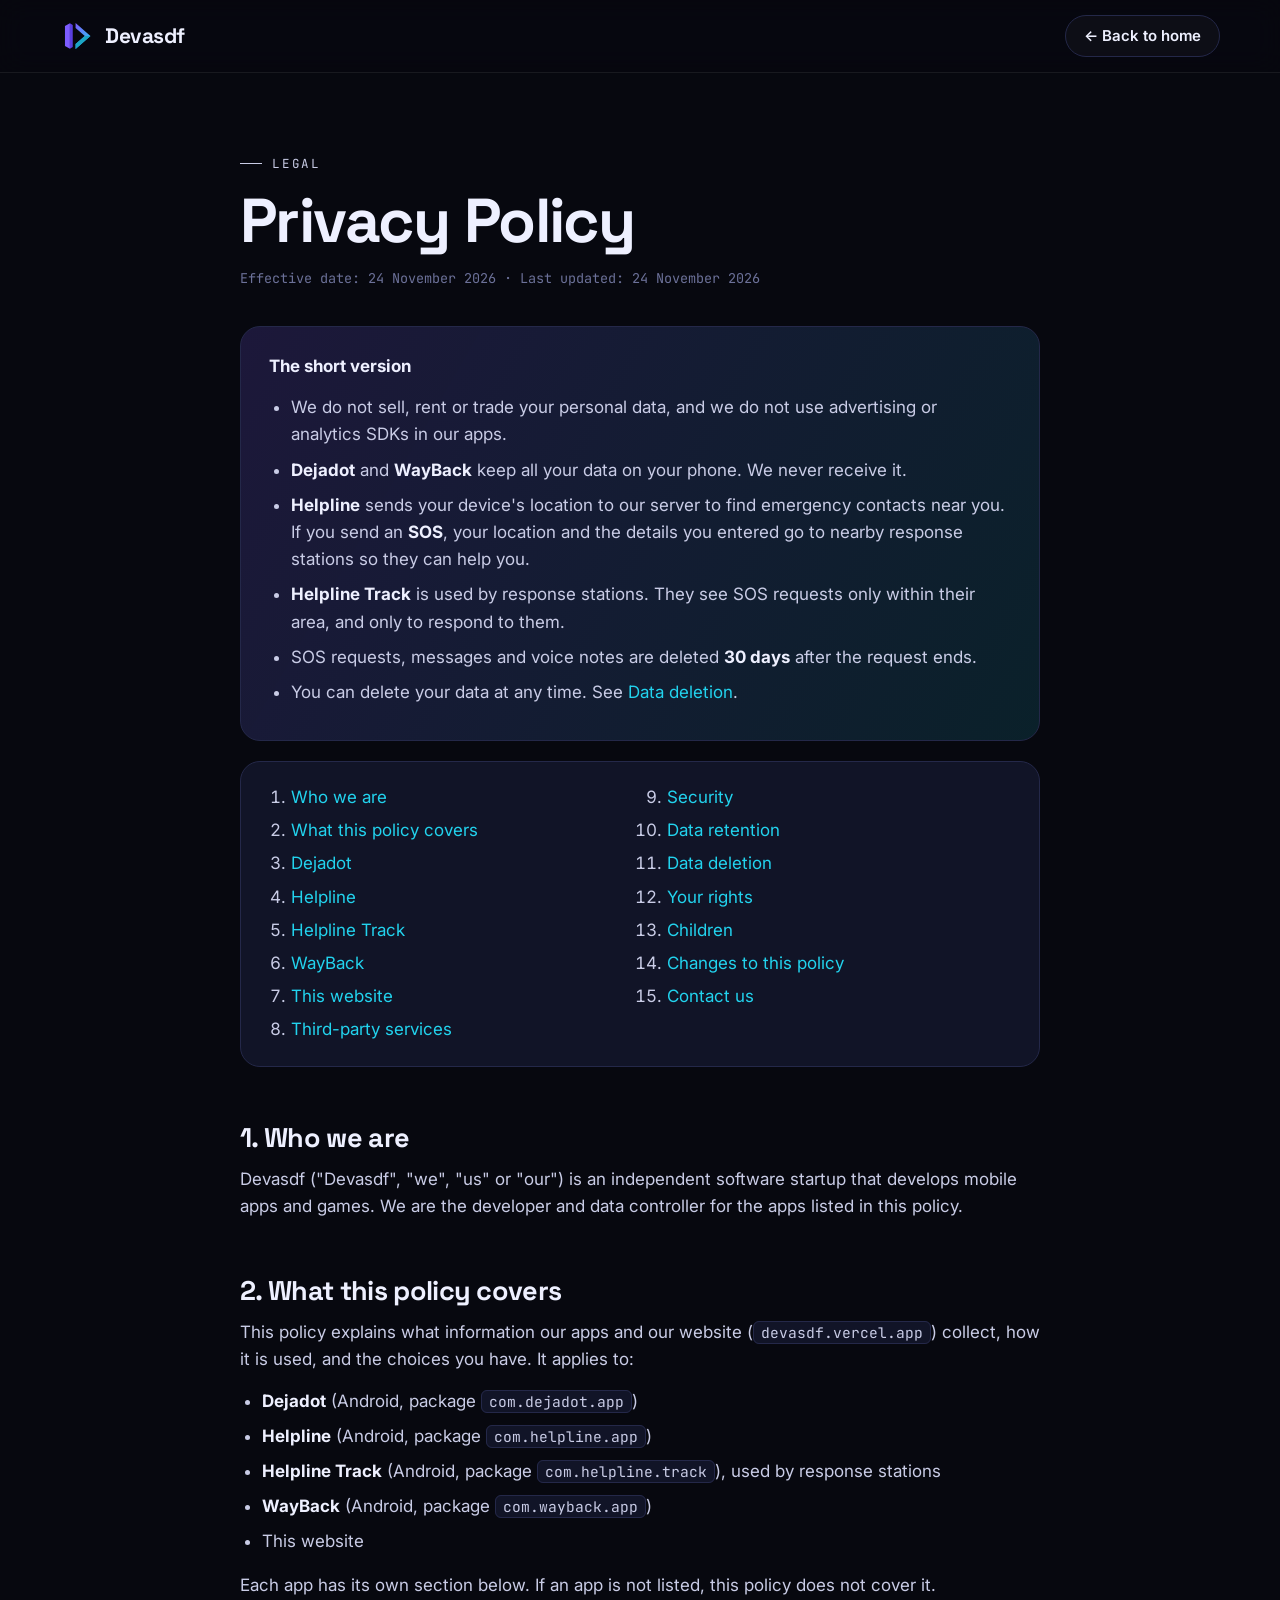
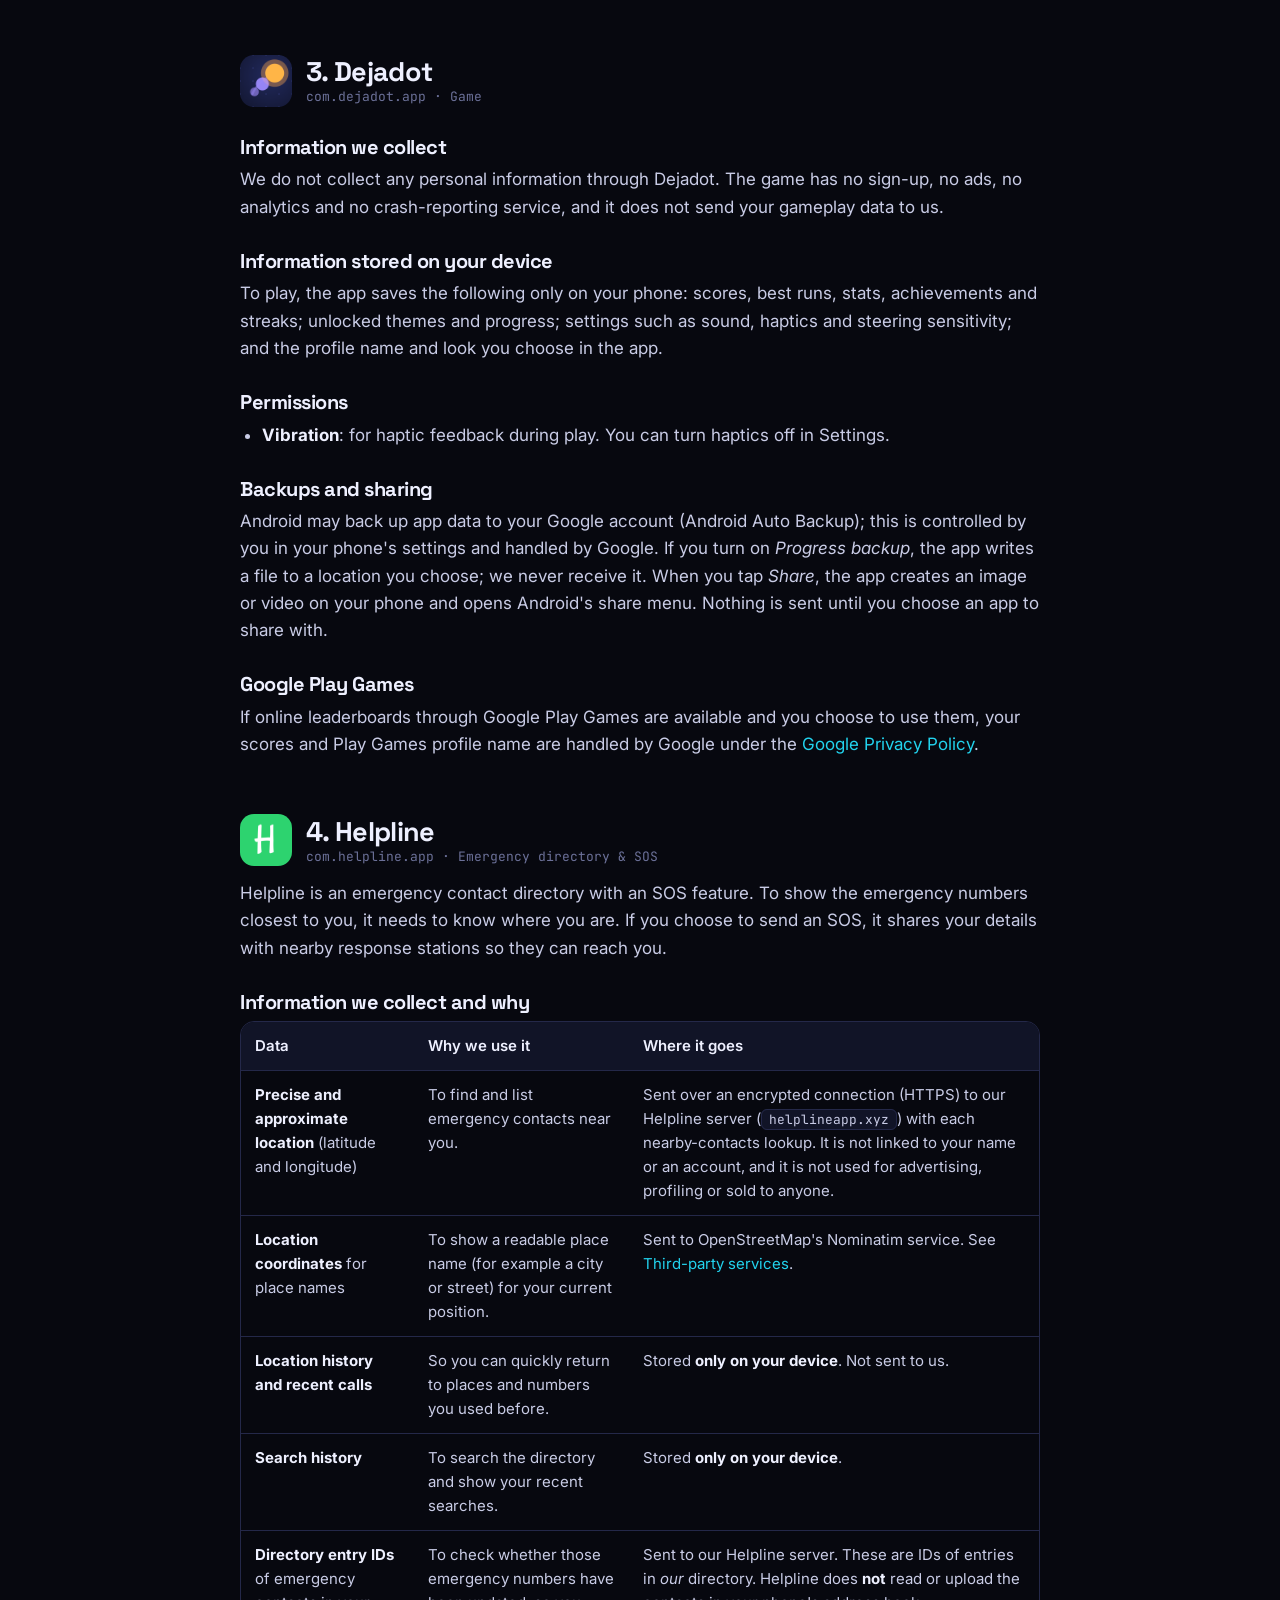
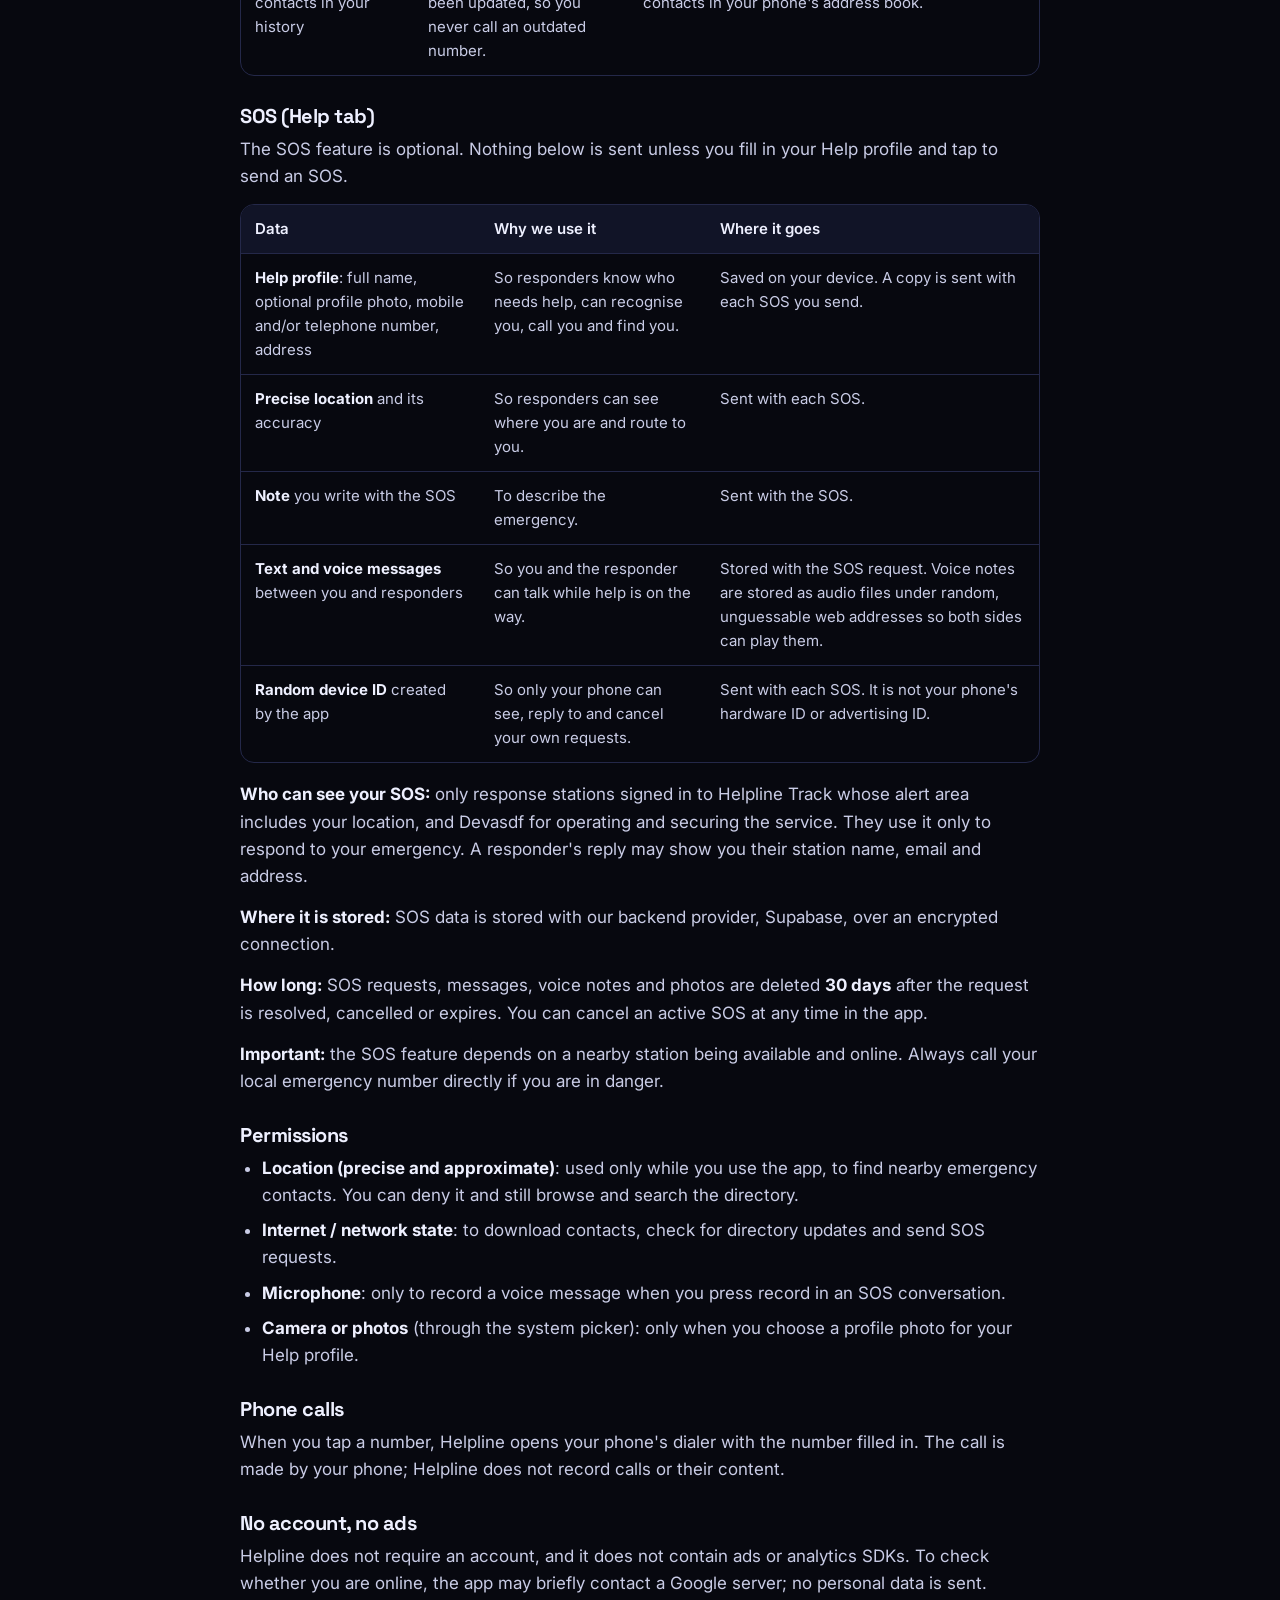
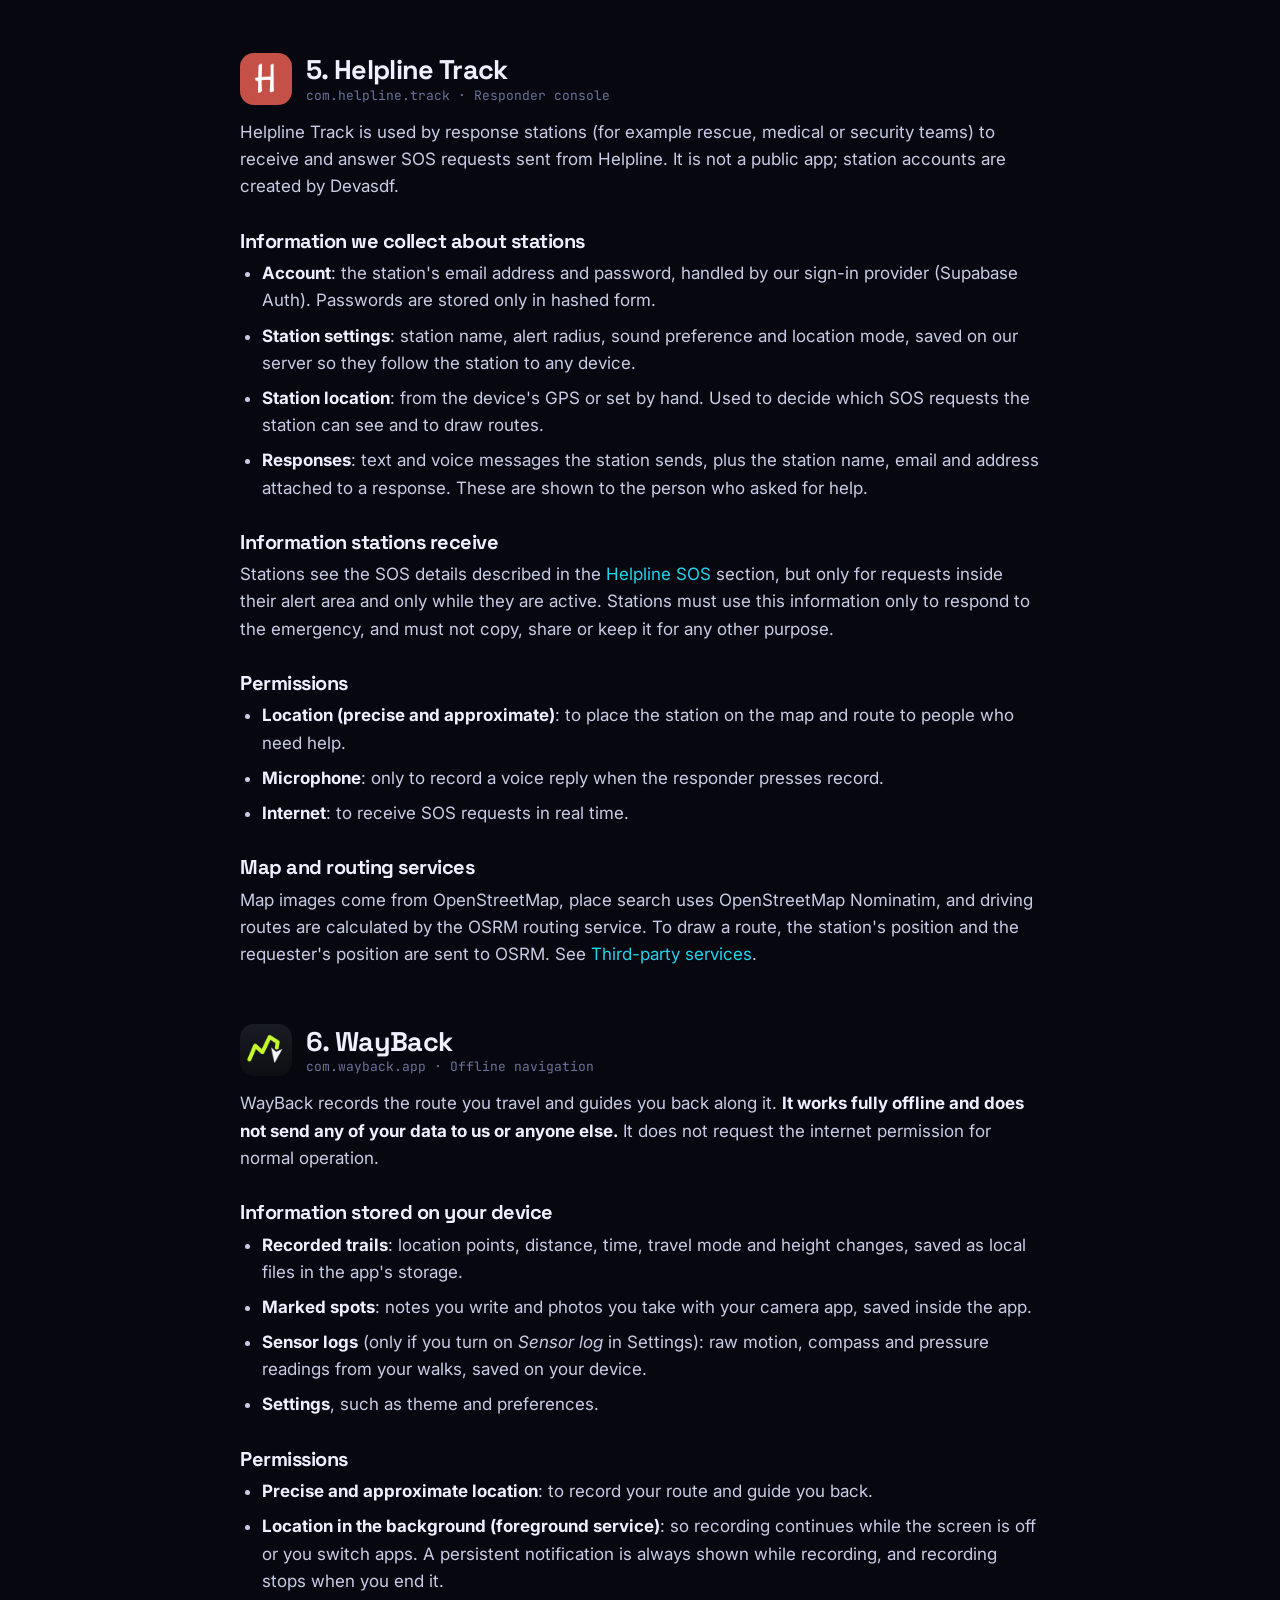
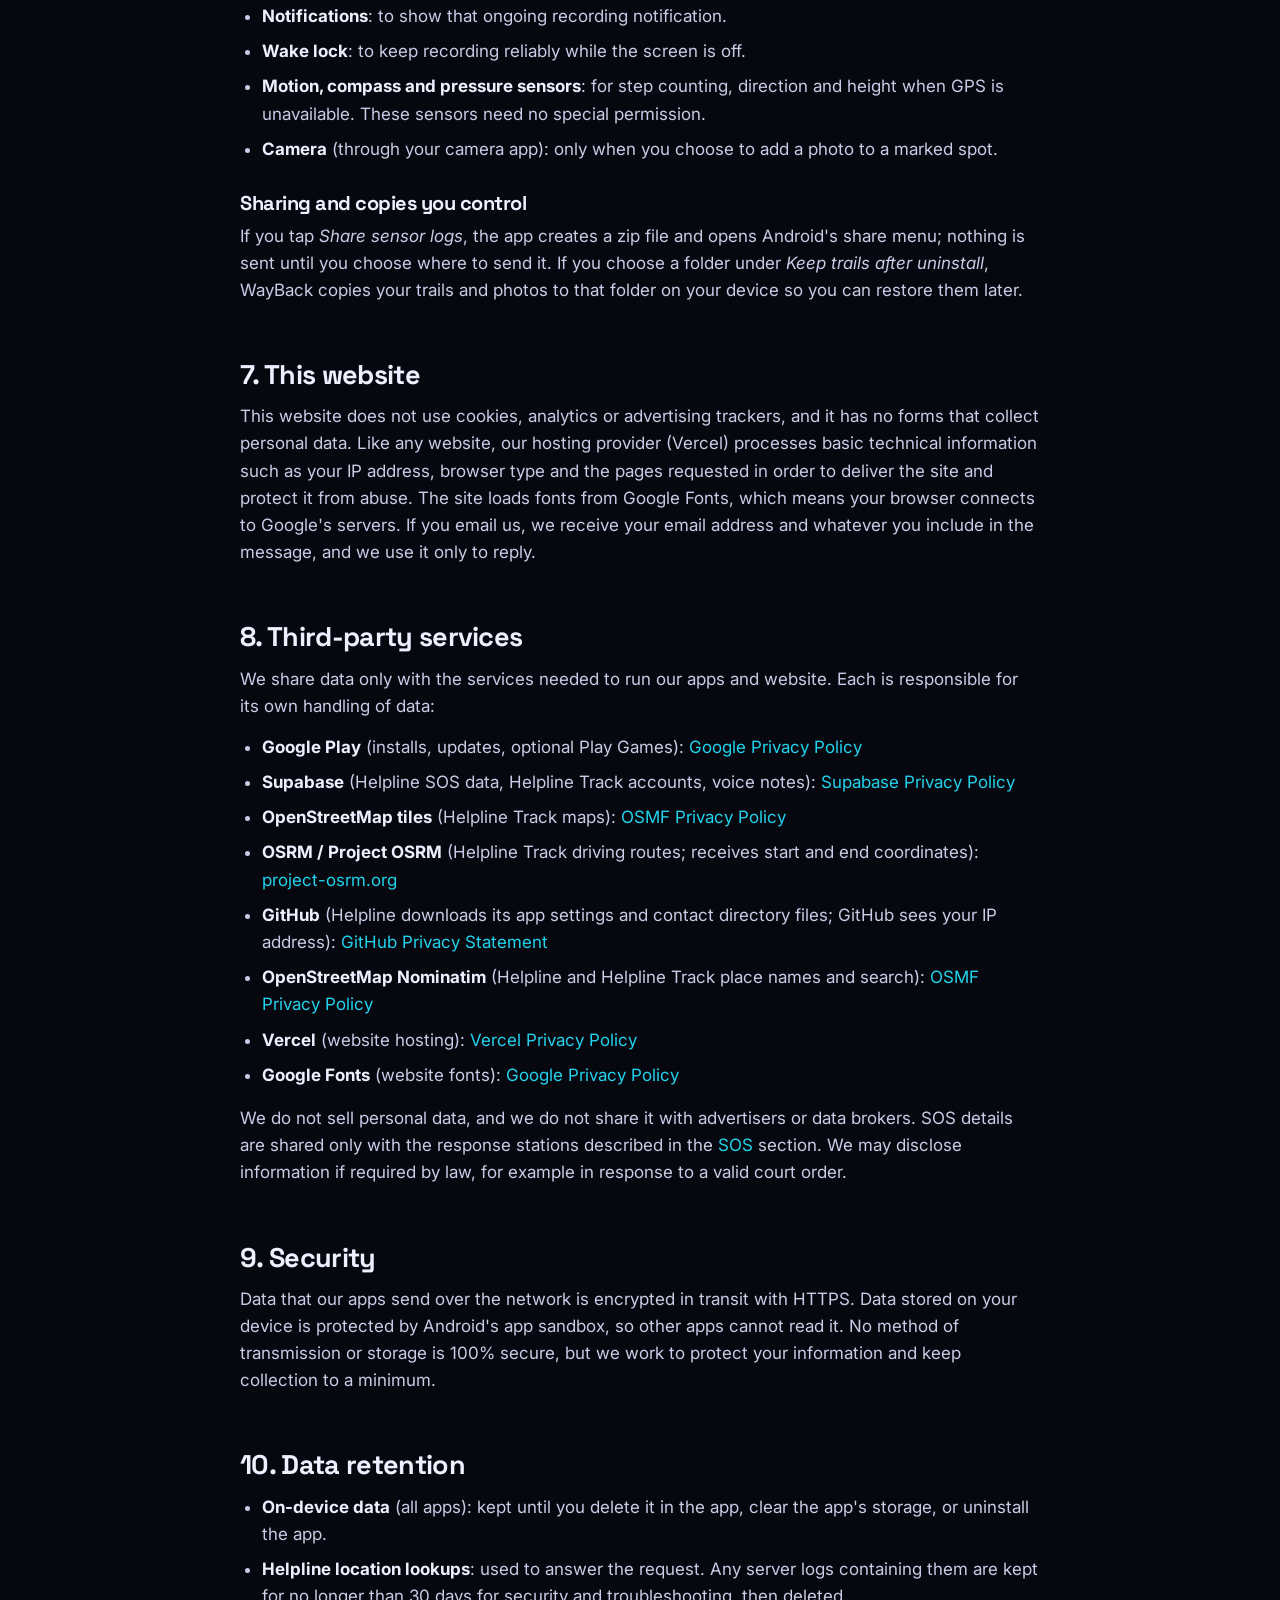
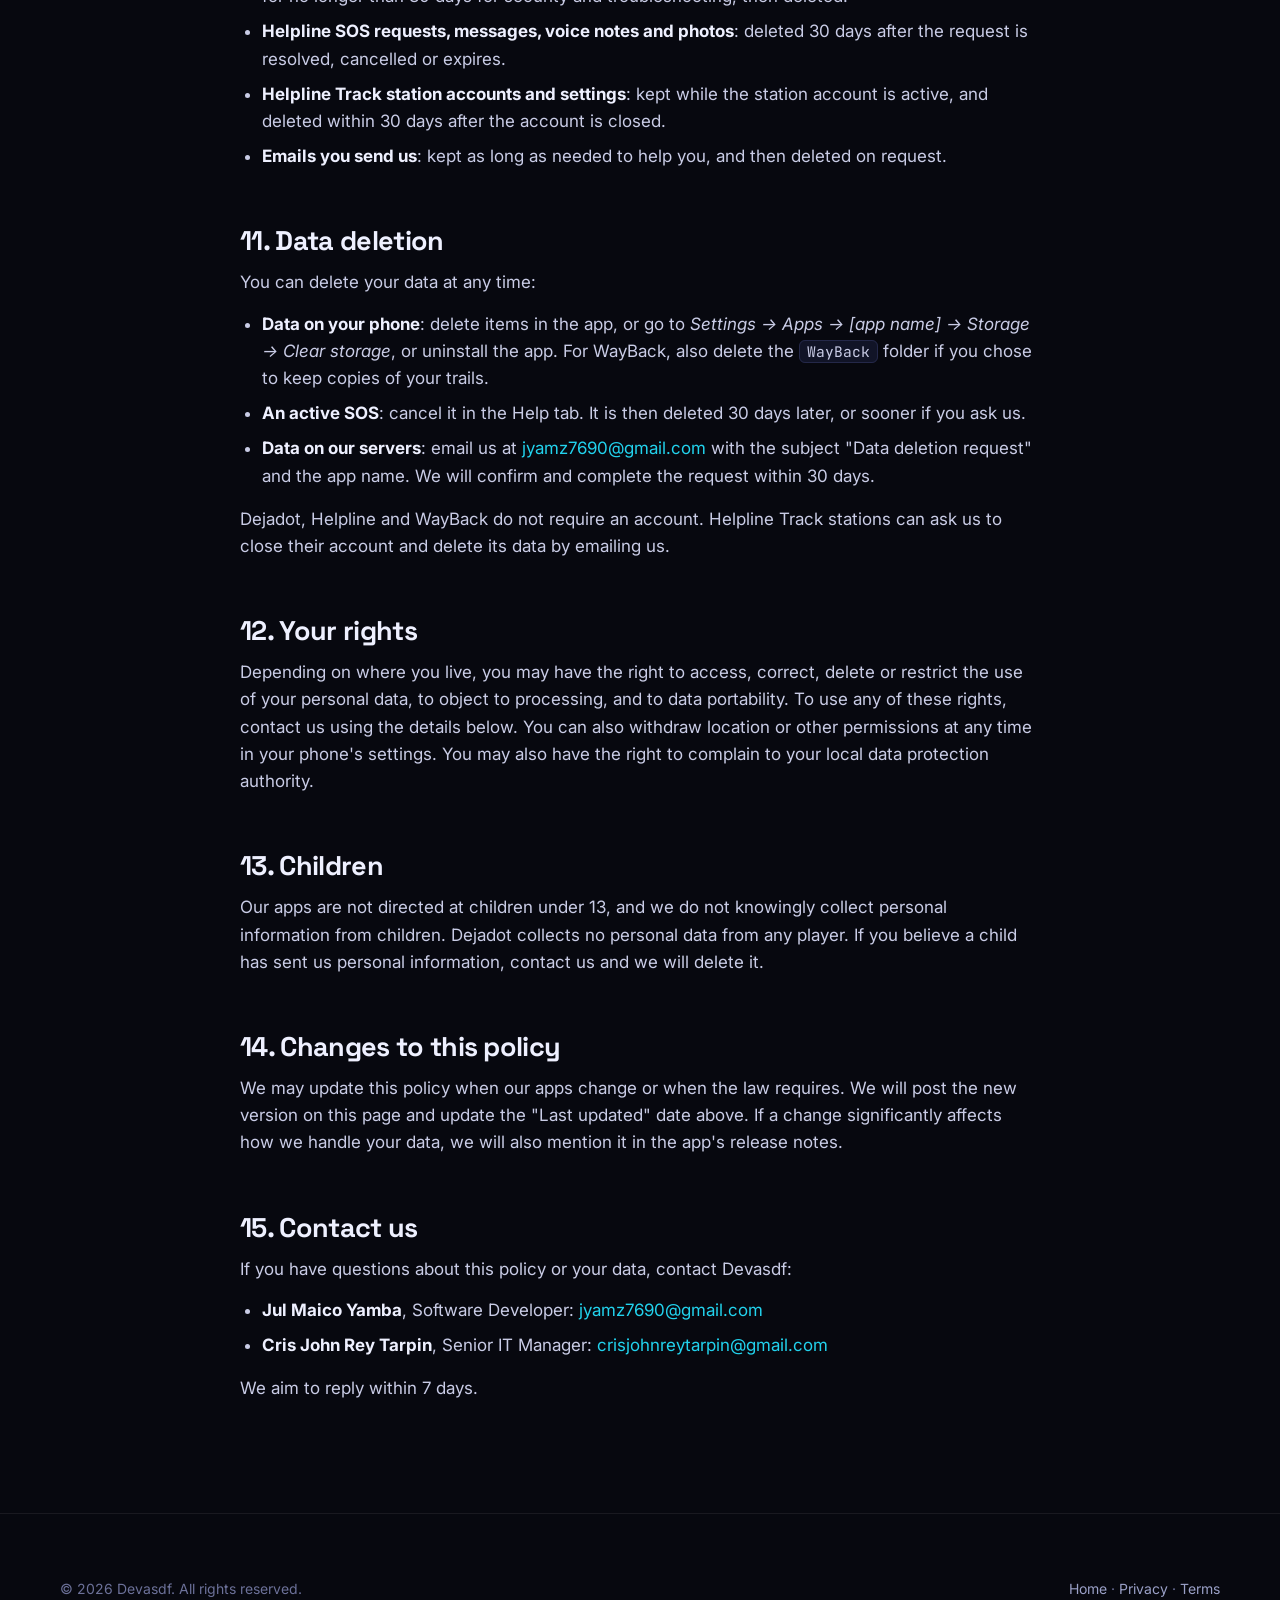
==== commit 95eddb01: "added Helpline Track" ====
--- a/privacy/index.html
+++ b/privacy/index.html
@@ -37,7 +37,9 @@
         <ul>
           <li>We do not sell, rent or trade your personal data, and we do not use advertising or analytics SDKs in our apps.</li>
           <li><strong>Dejadot</strong> and <strong>WayBack</strong> keep all your data on your phone. We never receive it.</li>
-          <li><strong>Helpline</strong> sends your device's location to our server only to find emergency contacts near you. We do not use it for anything else.</li>
+          <li><strong>Helpline</strong> sends your device's location to our server to find emergency contacts near you. If you send an <strong>SOS</strong>, your location and the details you entered go to nearby response stations so they can help you.</li>
+          <li><strong>Helpline Track</strong> is used by response stations. They see SOS requests only within their area, and only to respond to them.</li>
+          <li>SOS requests, messages and voice notes are deleted <strong>30 days</strong> after the request ends.</li>
           <li>You can delete your data at any time. See <a href="#deletion">Data deletion</a>.</li>
         </ul>
       </div>
@@ -48,6 +50,7 @@
           <li><a href="#scope">What this policy covers</a></li>
           <li><a href="#dejadot">Dejadot</a></li>
           <li><a href="#helpline">Helpline</a></li>
+          <li><a href="#helpline-track">Helpline Track</a></li>
           <li><a href="#wayback">WayBack</a></li>
           <li><a href="#website">This website</a></li>
           <li><a href="#third-parties">Third-party services</a></li>
@@ -69,6 +72,7 @@
       <ul>
         <li><strong>Dejadot</strong> (Android, package <code>com.dejadot.app</code>)</li>
         <li><strong>Helpline</strong> (Android, package <code>com.helpline.app</code>)</li>
+        <li><strong>Helpline Track</strong> (Android, package <code>com.helpline.track</code>), used by response stations</li>
         <li><strong>WayBack</strong> (Android, package <code>com.wayback.app</code>)</li>
         <li>This website</li>
       </ul>
@@ -95,9 +99,9 @@
       <!-- ===== HELPLINE ===== -->
       <div class="app-tag" id="helpline">
         <img src="/assets/apps/helpline.png" alt="" width="52" height="52">
-        <h2>4. Helpline<small>com.helpline.app · Emergency directory</small></h2>
-      </div>
-      <p>Helpline is an emergency contact directory. To show the emergency numbers closest to you, it needs to know where you are.</p>
+        <h2>4. Helpline<small>com.helpline.app · Emergency directory &amp; SOS</small></h2>
+      </div>
+      <p>Helpline is an emergency contact directory with an SOS feature. To show the emergency numbers closest to you, it needs to know where you are. If you choose to send an SOS, it shares your details with nearby response stations so they can reach you.</p>
       <h3>Information we collect and why</h3>
       <div class="table-wrap">
         <table>
@@ -131,20 +135,85 @@
           </tbody>
         </table>
       </div>
+
+      <h3 id="sos">SOS (Help tab)</h3>
+      <p>The SOS feature is optional. Nothing below is sent unless you fill in your Help profile and tap to send an SOS.</p>
+      <div class="table-wrap">
+        <table>
+          <thead><tr><th>Data</th><th>Why we use it</th><th>Where it goes</th></tr></thead>
+          <tbody>
+            <tr>
+              <td><strong>Help profile</strong>: full name, optional profile photo, mobile and/or telephone number, address</td>
+              <td>So responders know who needs help, can recognise you, call you and find you.</td>
+              <td>Saved on your device. A copy is sent with each SOS you send.</td>
+            </tr>
+            <tr>
+              <td><strong>Precise location</strong> and its accuracy</td>
+              <td>So responders can see where you are and route to you.</td>
+              <td>Sent with each SOS.</td>
+            </tr>
+            <tr>
+              <td><strong>Note</strong> you write with the SOS</td>
+              <td>To describe the emergency.</td>
+              <td>Sent with the SOS.</td>
+            </tr>
+            <tr>
+              <td><strong>Text and voice messages</strong> between you and responders</td>
+              <td>So you and the responder can talk while help is on the way.</td>
+              <td>Stored with the SOS request. Voice notes are stored as audio files under random, unguessable web addresses so both sides can play them.</td>
+            </tr>
+            <tr>
+              <td><strong>Random device ID</strong> created by the app</td>
+              <td>So only your phone can see, reply to and cancel your own requests.</td>
+              <td>Sent with each SOS. It is not your phone's hardware ID or advertising ID.</td>
+            </tr>
+          </tbody>
+        </table>
+      </div>
+      <p><strong>Who can see your SOS:</strong> only response stations signed in to Helpline Track whose alert area includes your location, and Devasdf for operating and securing the service. They use it only to respond to your emergency. A responder's reply may show you their station name, email and address.</p>
+      <p><strong>Where it is stored:</strong> SOS data is stored with our backend provider, Supabase, over an encrypted connection.</p>
+      <p><strong>How long:</strong> SOS requests, messages, voice notes and photos are deleted <strong>30 days</strong> after the request is resolved, cancelled or expires. You can cancel an active SOS at any time in the app.</p>
+      <p><strong>Important:</strong> the SOS feature depends on a nearby station being available and online. Always call your local emergency number directly if you are in danger.</p>
       <h3>Permissions</h3>
       <ul>
         <li><strong>Location (precise and approximate)</strong>: used only while you use the app, to find nearby emergency contacts. You can deny it and still browse and search the directory.</li>
-        <li><strong>Internet / network state</strong>: to download contacts and check for directory updates.</li>
+        <li><strong>Internet / network state</strong>: to download contacts, check for directory updates and send SOS requests.</li>
+        <li><strong>Microphone</strong>: only to record a voice message when you press record in an SOS conversation.</li>
+        <li><strong>Camera or photos</strong> (through the system picker): only when you choose a profile photo for your Help profile.</li>
       </ul>
       <h3>Phone calls</h3>
       <p>When you tap a number, Helpline opens your phone's dialer with the number filled in. The call is made by your phone; Helpline does not record calls or their content.</p>
       <h3>No account, no ads</h3>
-      <p>Helpline does not require an account, and it does not contain ads or analytics SDKs.</p>
+      <p>Helpline does not require an account, and it does not contain ads or analytics SDKs. To check whether you are online, the app may briefly contact a Google server; no personal data is sent.</p>
+
+      <!-- ===== HELPLINE TRACK ===== -->
+      <div class="app-tag" id="helpline-track">
+        <img src="/assets/apps/helpline-track.png" alt="" width="52" height="52">
+        <h2>5. Helpline Track<small>com.helpline.track · Responder console</small></h2>
+      </div>
+      <p>Helpline Track is used by response stations (for example rescue, medical or security teams) to receive and answer SOS requests sent from Helpline. It is not a public app; station accounts are created by Devasdf.</p>
+      <h3>Information we collect about stations</h3>
+      <ul>
+        <li><strong>Account</strong>: the station's email address and password, handled by our sign-in provider (Supabase Auth). Passwords are stored only in hashed form.</li>
+        <li><strong>Station settings</strong>: station name, alert radius, sound preference and location mode, saved on our server so they follow the station to any device.</li>
+        <li><strong>Station location</strong>: from the device's GPS or set by hand. Used to decide which SOS requests the station can see and to draw routes.</li>
+        <li><strong>Responses</strong>: text and voice messages the station sends, plus the station name, email and address attached to a response. These are shown to the person who asked for help.</li>
+      </ul>
+      <h3>Information stations receive</h3>
+      <p>Stations see the SOS details described in the <a href="#sos">Helpline SOS</a> section, but only for requests inside their alert area and only while they are active. Stations must use this information only to respond to the emergency, and must not copy, share or keep it for any other purpose.</p>
+      <h3>Permissions</h3>
+      <ul>
+        <li><strong>Location (precise and approximate)</strong>: to place the station on the map and route to people who need help.</li>
+        <li><strong>Microphone</strong>: only to record a voice reply when the responder presses record.</li>
+        <li><strong>Internet</strong>: to receive SOS requests in real time.</li>
+      </ul>
+      <h3>Map and routing services</h3>
+      <p>Map images come from OpenStreetMap, place search uses OpenStreetMap Nominatim, and driving routes are calculated by the OSRM routing service. To draw a route, the station's position and the requester's position are sent to OSRM. See <a href="#third-parties">Third-party services</a>.</p>
 
       <!-- ===== WAYBACK ===== -->
       <div class="app-tag" id="wayback">
         <img src="/assets/apps/wayback.png" alt="" width="52" height="52">
-        <h2>5. WayBack<small>com.wayback.app · Offline navigation</small></h2>
+        <h2>6. WayBack<small>com.wayback.app · Offline navigation</small></h2>
       </div>
       <p>WayBack records the route you travel and guides you back along it. <strong>It works fully offline and does not send any of your data to us or anyone else.</strong> It does not request the internet permission for normal operation.</p>
       <h3>Information stored on your device</h3>
@@ -167,48 +236,54 @@
       <p>If you tap <em>Share sensor logs</em>, the app creates a zip file and opens Android's share menu; nothing is sent until you choose where to send it. If you choose a folder under <em>Keep trails after uninstall</em>, WayBack copies your trails and photos to that folder on your device so you can restore them later.</p>
 
       <!-- ===== WEBSITE ===== -->
-      <h2 id="website">6. This website</h2>
+      <h2 id="website">7. This website</h2>
       <p>This website does not use cookies, analytics or advertising trackers, and it has no forms that collect personal data. Like any website, our hosting provider (Vercel) processes basic technical information such as your IP address, browser type and the pages requested in order to deliver the site and protect it from abuse. The site loads fonts from Google Fonts, which means your browser connects to Google's servers. If you email us, we receive your email address and whatever you include in the message, and we use it only to reply.</p>
 
-      <h2 id="third-parties">7. Third-party services</h2>
+      <h2 id="third-parties">8. Third-party services</h2>
       <p>We share data only with the services needed to run our apps and website. Each is responsible for its own handling of data:</p>
       <ul>
         <li><strong>Google Play</strong> (installs, updates, optional Play Games): <a href="https://policies.google.com/privacy" target="_blank" rel="noopener">Google Privacy Policy</a></li>
-        <li><strong>GitHub</strong> (Helpline downloads its app settings file; GitHub sees your IP address): <a href="https://docs.github.com/en/site-policy/privacy-policies/github-general-privacy-statement" target="_blank" rel="noopener">GitHub Privacy Statement</a></li>
-        <li><strong>OpenStreetMap Nominatim</strong> (Helpline place names): <a href="https://osmfoundation.org/wiki/Privacy_Policy" target="_blank" rel="noopener">OSMF Privacy Policy</a></li>
+        <li><strong>Supabase</strong> (Helpline SOS data, Helpline Track accounts, voice notes): <a href="https://supabase.com/privacy" target="_blank" rel="noopener">Supabase Privacy Policy</a></li>
+        <li><strong>OpenStreetMap tiles</strong> (Helpline Track maps): <a href="https://osmfoundation.org/wiki/Privacy_Policy" target="_blank" rel="noopener">OSMF Privacy Policy</a></li>
+        <li><strong>OSRM / Project OSRM</strong> (Helpline Track driving routes; receives start and end coordinates): <a href="https://project-osrm.org/" target="_blank" rel="noopener">project-osrm.org</a></li>
+        <li><strong>GitHub</strong> (Helpline downloads its app settings and contact directory files; GitHub sees your IP address): <a href="https://docs.github.com/en/site-policy/privacy-policies/github-general-privacy-statement" target="_blank" rel="noopener">GitHub Privacy Statement</a></li>
+        <li><strong>OpenStreetMap Nominatim</strong> (Helpline and Helpline Track place names and search): <a href="https://osmfoundation.org/wiki/Privacy_Policy" target="_blank" rel="noopener">OSMF Privacy Policy</a></li>
         <li><strong>Vercel</strong> (website hosting): <a href="https://vercel.com/legal/privacy-policy" target="_blank" rel="noopener">Vercel Privacy Policy</a></li>
         <li><strong>Google Fonts</strong> (website fonts): <a href="https://policies.google.com/privacy" target="_blank" rel="noopener">Google Privacy Policy</a></li>
       </ul>
-      <p>We do not sell personal data, and we do not share it with advertisers or data brokers. We may disclose information if required by law, for example in response to a valid court order.</p>
-
-      <h2 id="security">8. Security</h2>
+      <p>We do not sell personal data, and we do not share it with advertisers or data brokers. SOS details are shared only with the response stations described in the <a href="#sos">SOS</a> section. We may disclose information if required by law, for example in response to a valid court order.</p>
+
+      <h2 id="security">9. Security</h2>
       <p>Data that our apps send over the network is encrypted in transit with HTTPS. Data stored on your device is protected by Android's app sandbox, so other apps cannot read it. No method of transmission or storage is 100% secure, but we work to protect your information and keep collection to a minimum.</p>
 
-      <h2 id="retention">9. Data retention</h2>
+      <h2 id="retention">10. Data retention</h2>
       <ul>
         <li><strong>On-device data</strong> (all apps): kept until you delete it in the app, clear the app's storage, or uninstall the app.</li>
         <li><strong>Helpline location lookups</strong>: used to answer the request. Any server logs containing them are kept for no longer than 30 days for security and troubleshooting, then deleted.</li>
+        <li><strong>Helpline SOS requests, messages, voice notes and photos</strong>: deleted 30 days after the request is resolved, cancelled or expires.</li>
+        <li><strong>Helpline Track station accounts and settings</strong>: kept while the station account is active, and deleted within 30 days after the account is closed.</li>
         <li><strong>Emails you send us</strong>: kept as long as needed to help you, and then deleted on request.</li>
       </ul>
 
-      <h2 id="deletion">10. Data deletion</h2>
+      <h2 id="deletion">11. Data deletion</h2>
       <p>You can delete your data at any time:</p>
       <ul>
         <li><strong>Data on your phone</strong>: delete items in the app, or go to <em>Settings → Apps → [app name] → Storage → Clear storage</em>, or uninstall the app. For WayBack, also delete the <code>WayBack</code> folder if you chose to keep copies of your trails.</li>
+        <li><strong>An active SOS</strong>: cancel it in the Help tab. It is then deleted 30 days later, or sooner if you ask us.</li>
         <li><strong>Data on our servers</strong>: email us at <a href="mailto:jyamz7690@gmail.com?subject=Data%20deletion%20request">jyamz7690@gmail.com</a> with the subject "Data deletion request" and the app name. We will confirm and complete the request within 30 days.</li>
       </ul>
-      <p>None of our apps require an account, so there is no account to delete.</p>
-
-      <h2 id="rights">11. Your rights</h2>
+      <p>Dejadot, Helpline and WayBack do not require an account. Helpline Track stations can ask us to close their account and delete its data by emailing us.</p>
+
+      <h2 id="rights">12. Your rights</h2>
       <p>Depending on where you live, you may have the right to access, correct, delete or restrict the use of your personal data, to object to processing, and to data portability. To use any of these rights, contact us using the details below. You can also withdraw location or other permissions at any time in your phone's settings. You may also have the right to complain to your local data protection authority.</p>
 
-      <h2 id="children">12. Children</h2>
+      <h2 id="children">13. Children</h2>
       <p>Our apps are not directed at children under 13, and we do not knowingly collect personal information from children. Dejadot collects no personal data from any player. If you believe a child has sent us personal information, contact us and we will delete it.</p>
 
-      <h2 id="changes">13. Changes to this policy</h2>
+      <h2 id="changes">14. Changes to this policy</h2>
       <p>We may update this policy when our apps change or when the law requires. We will post the new version on this page and update the "Last updated" date above. If a change significantly affects how we handle your data, we will also mention it in the app's release notes.</p>
 
-      <h2 id="contact">14. Contact us</h2>
+      <h2 id="contact">15. Contact us</h2>
       <p>If you have questions about this policy or your data, contact Devasdf:</p>
       <ul>
         <li><strong>Jul Maico Yamba</strong>, Software Developer: <a href="mailto:jyamz7690@gmail.com">jyamz7690@gmail.com</a></li>
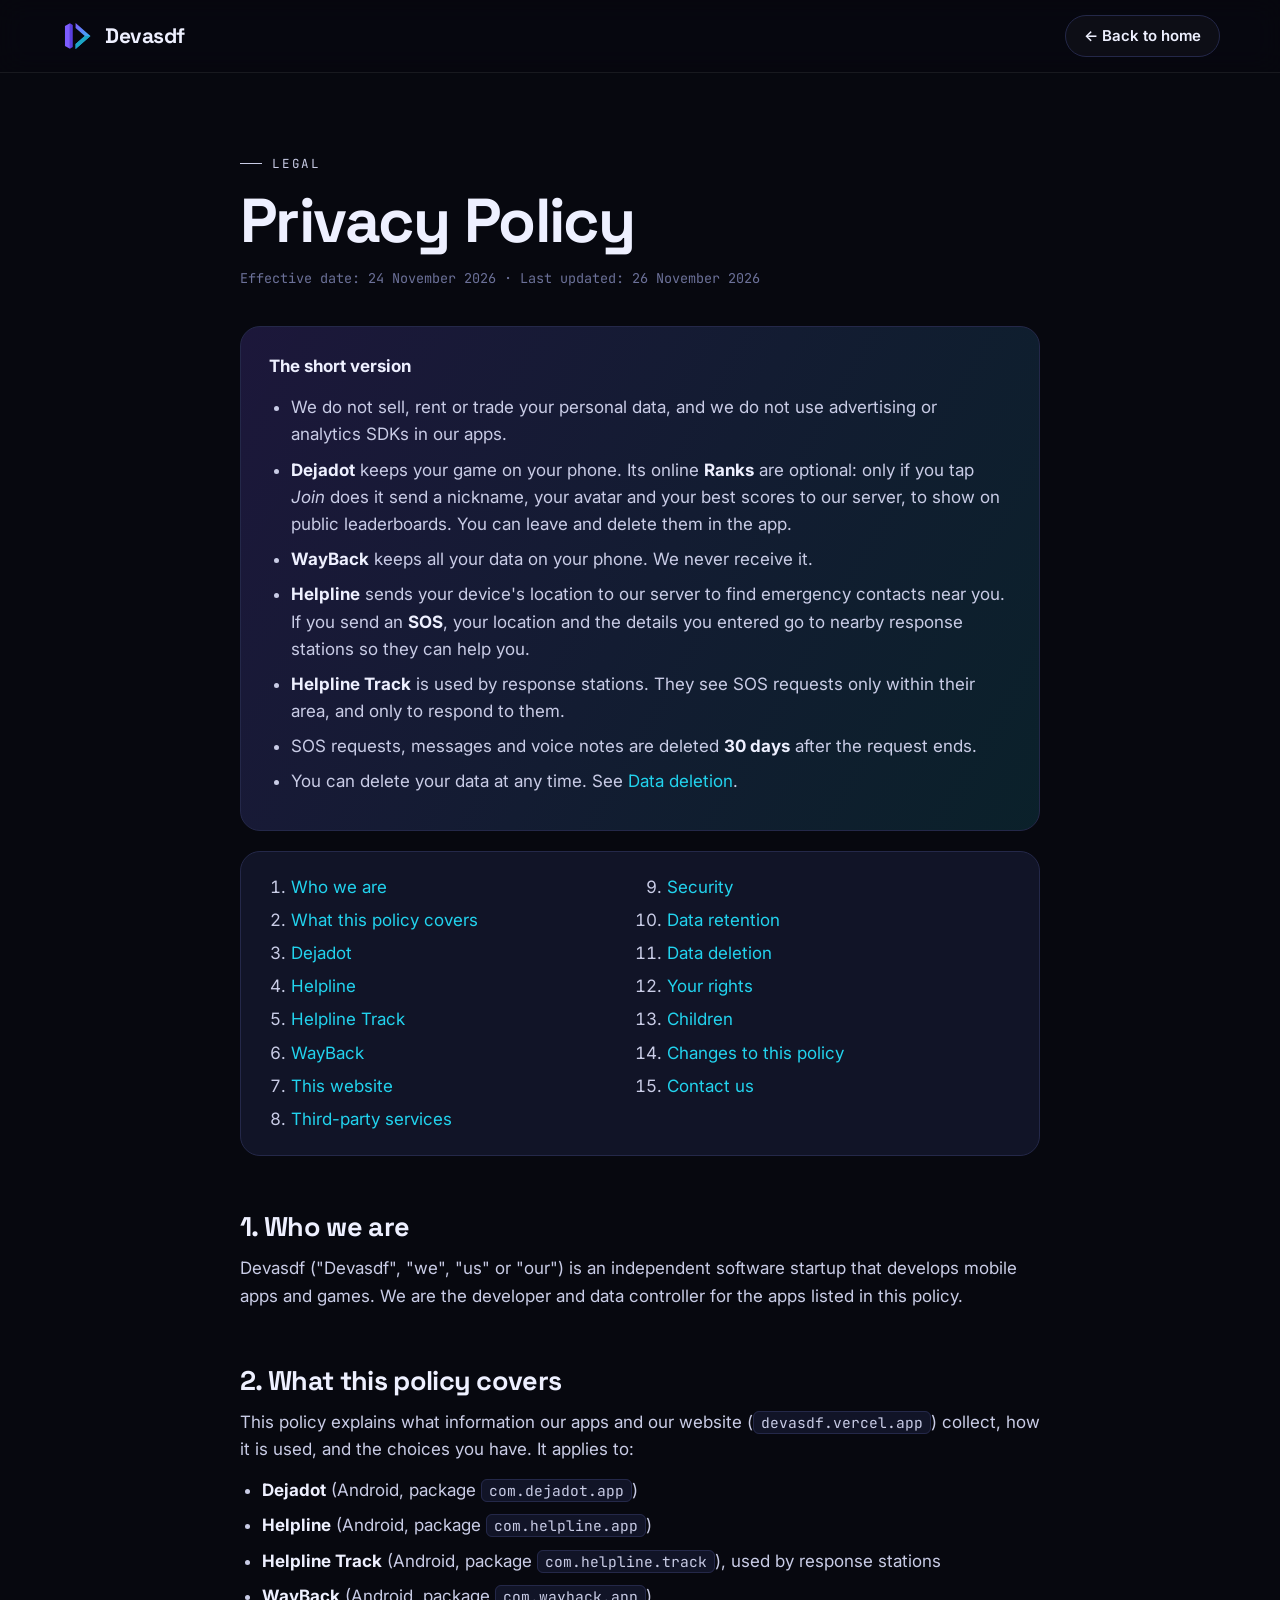
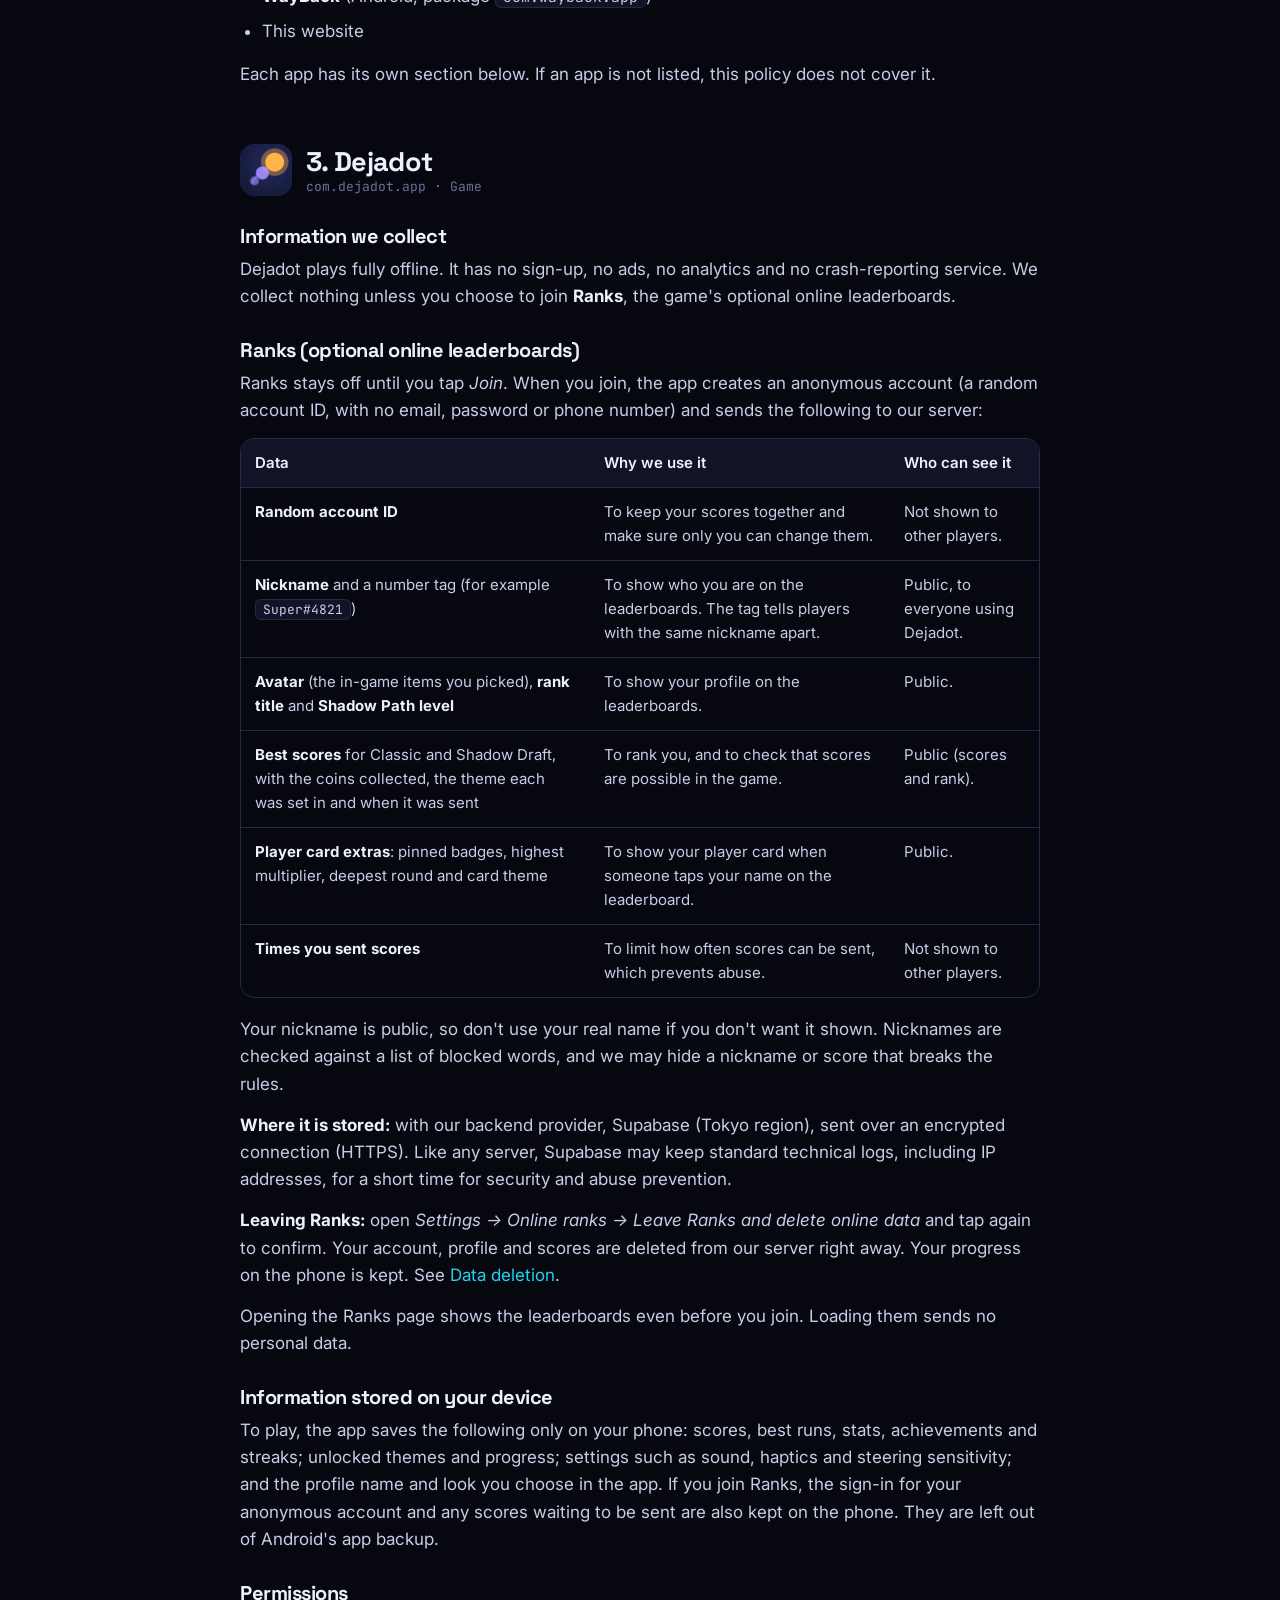
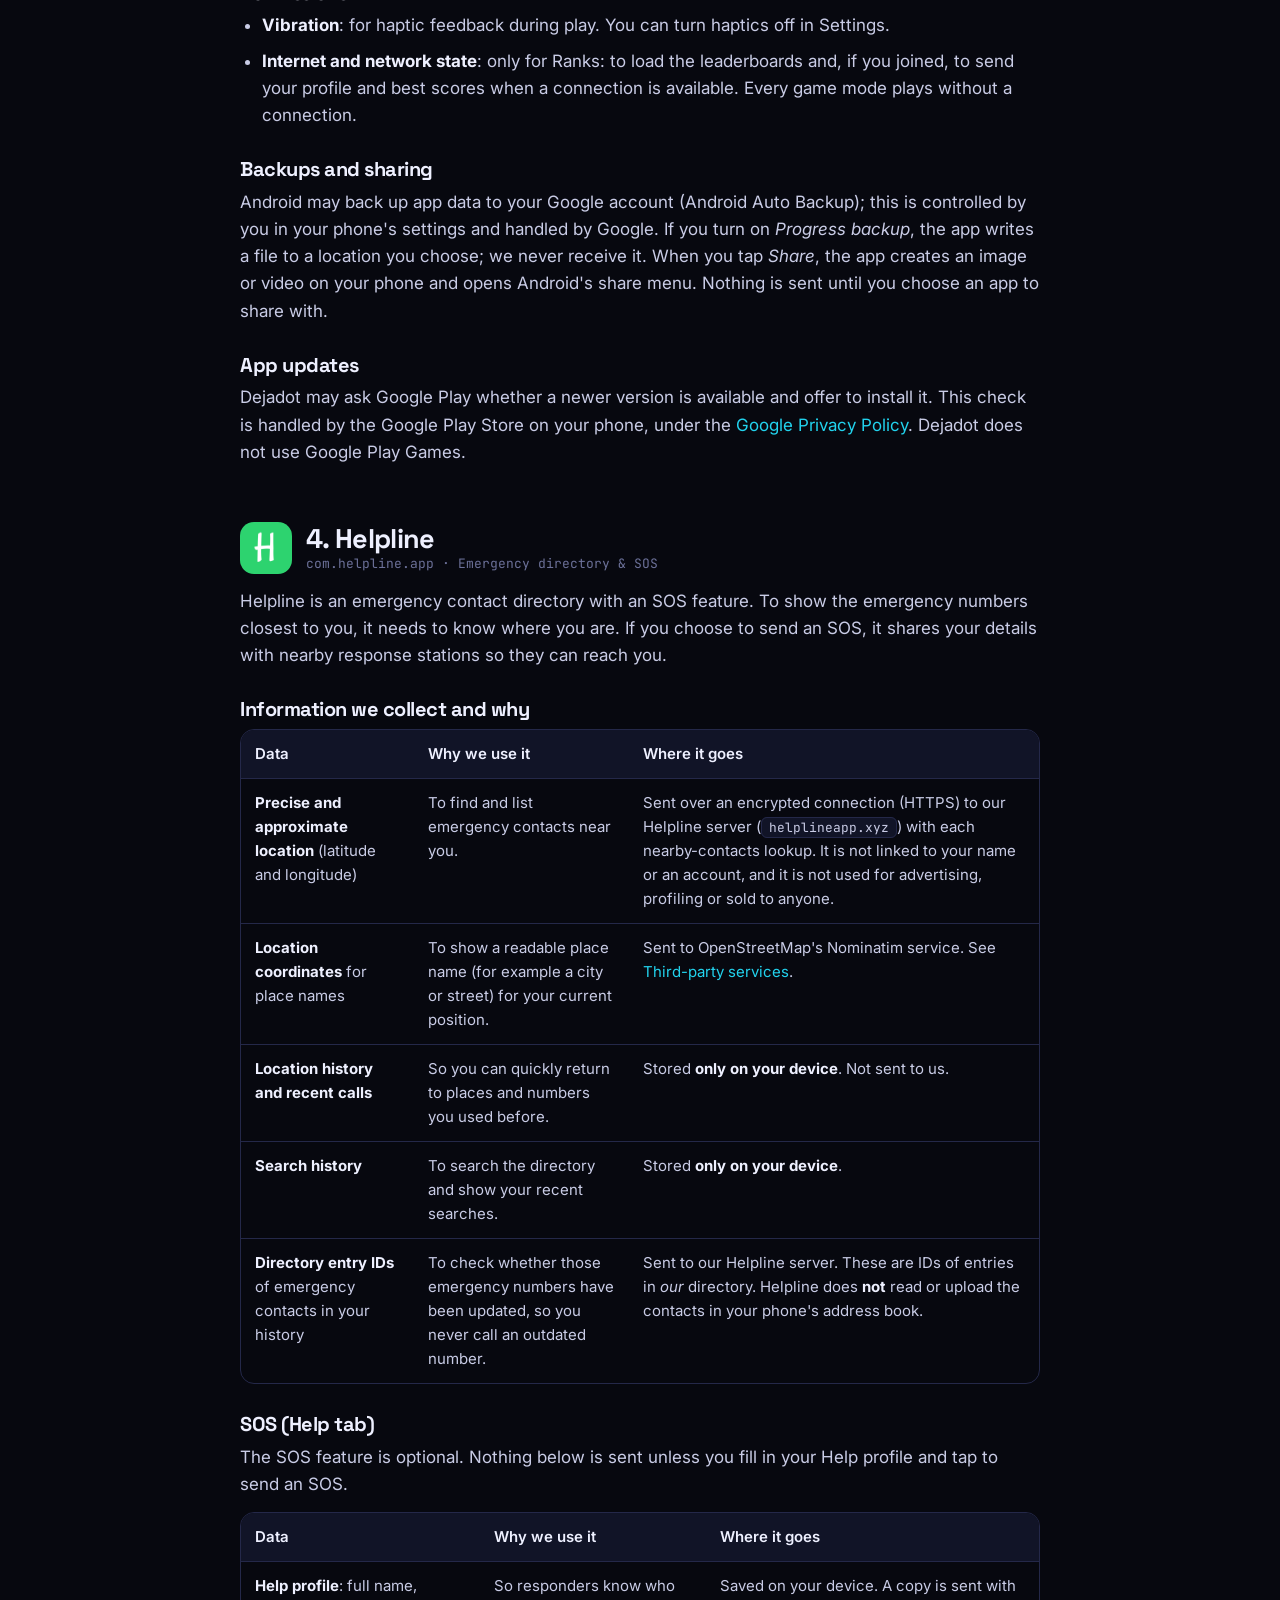
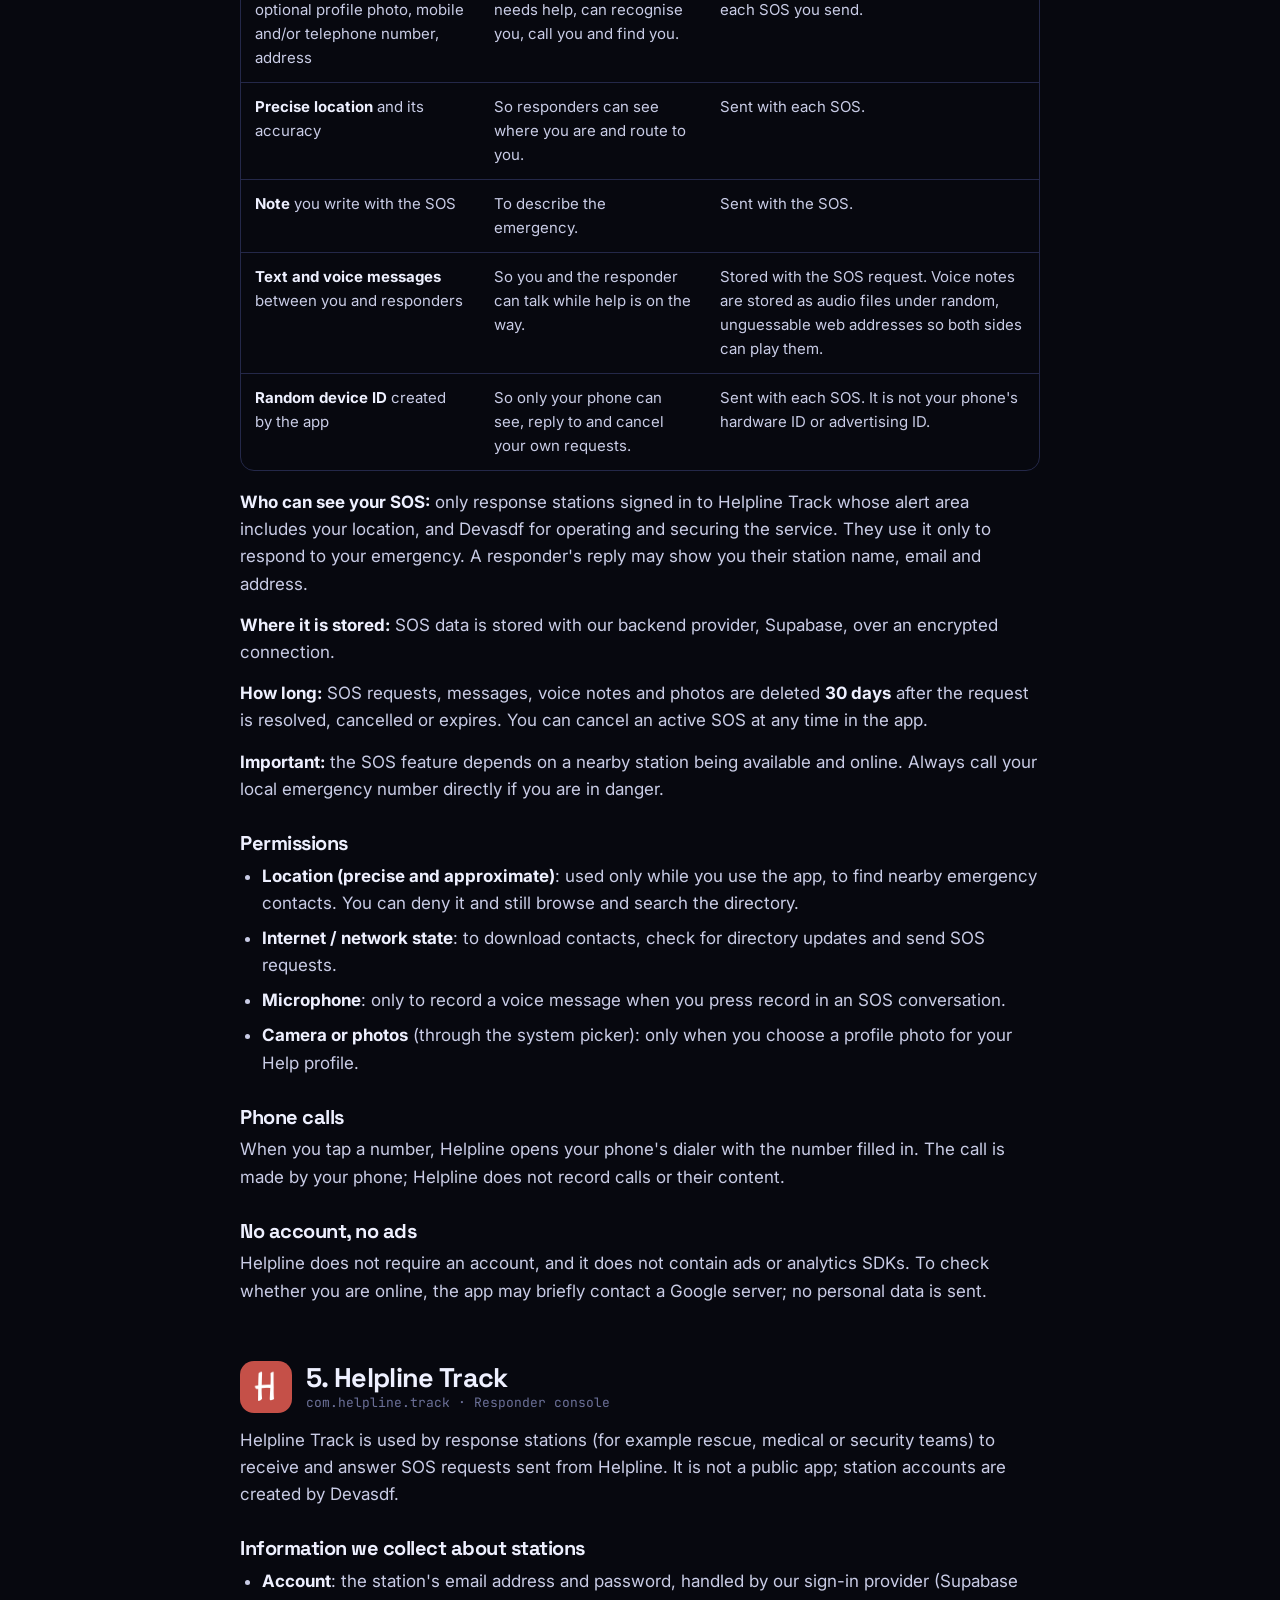
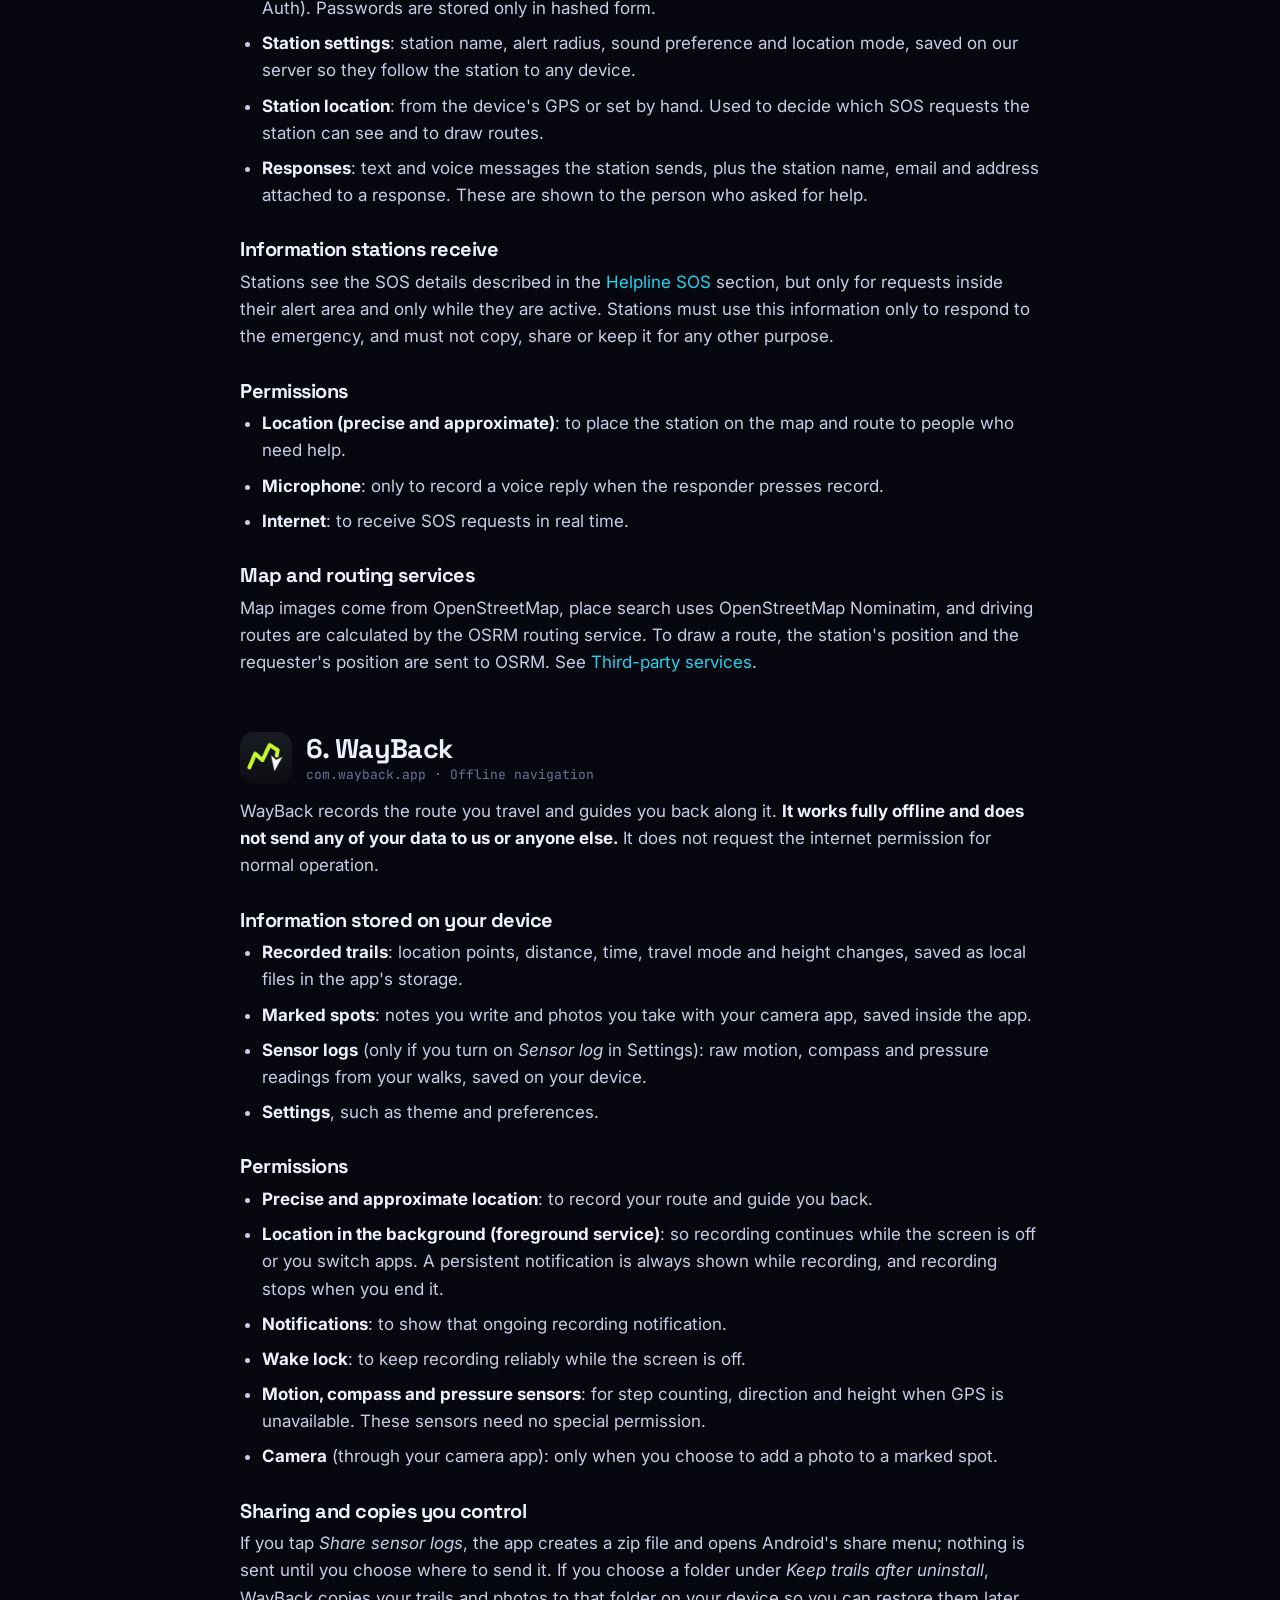
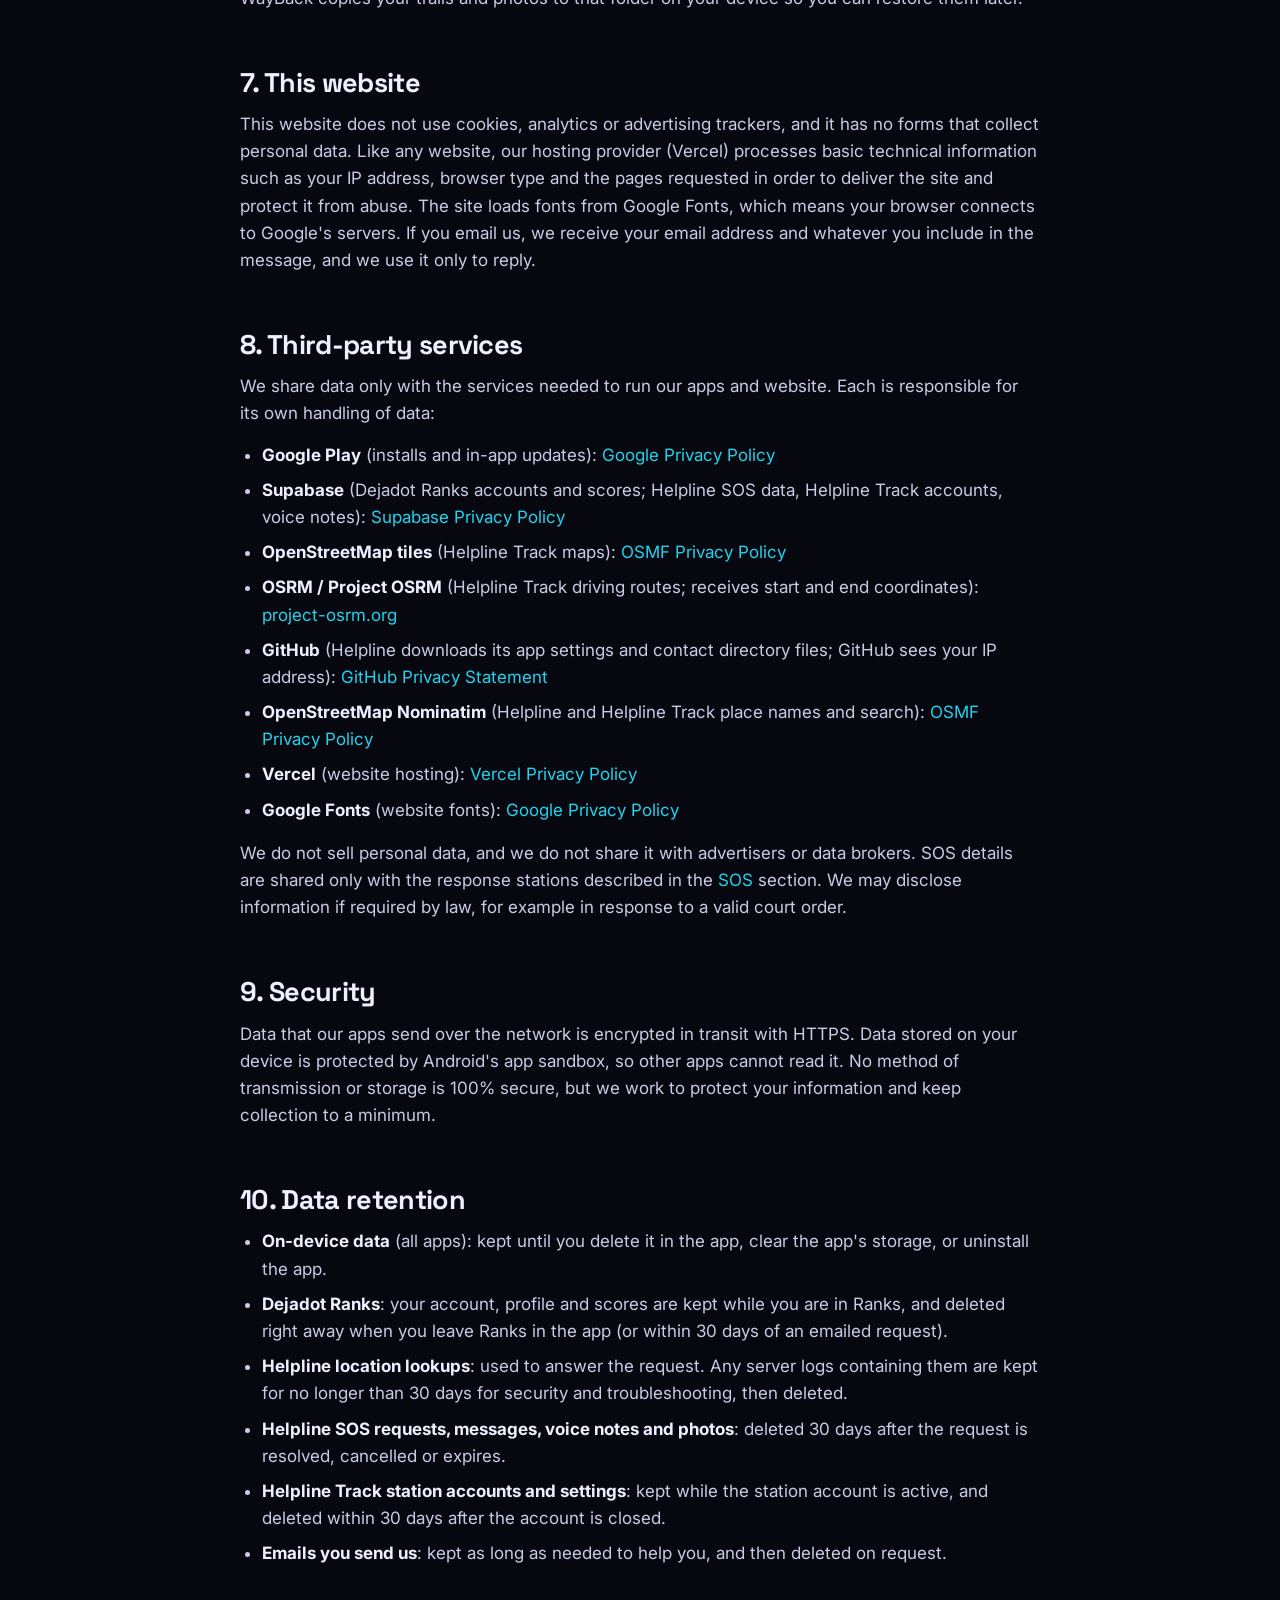
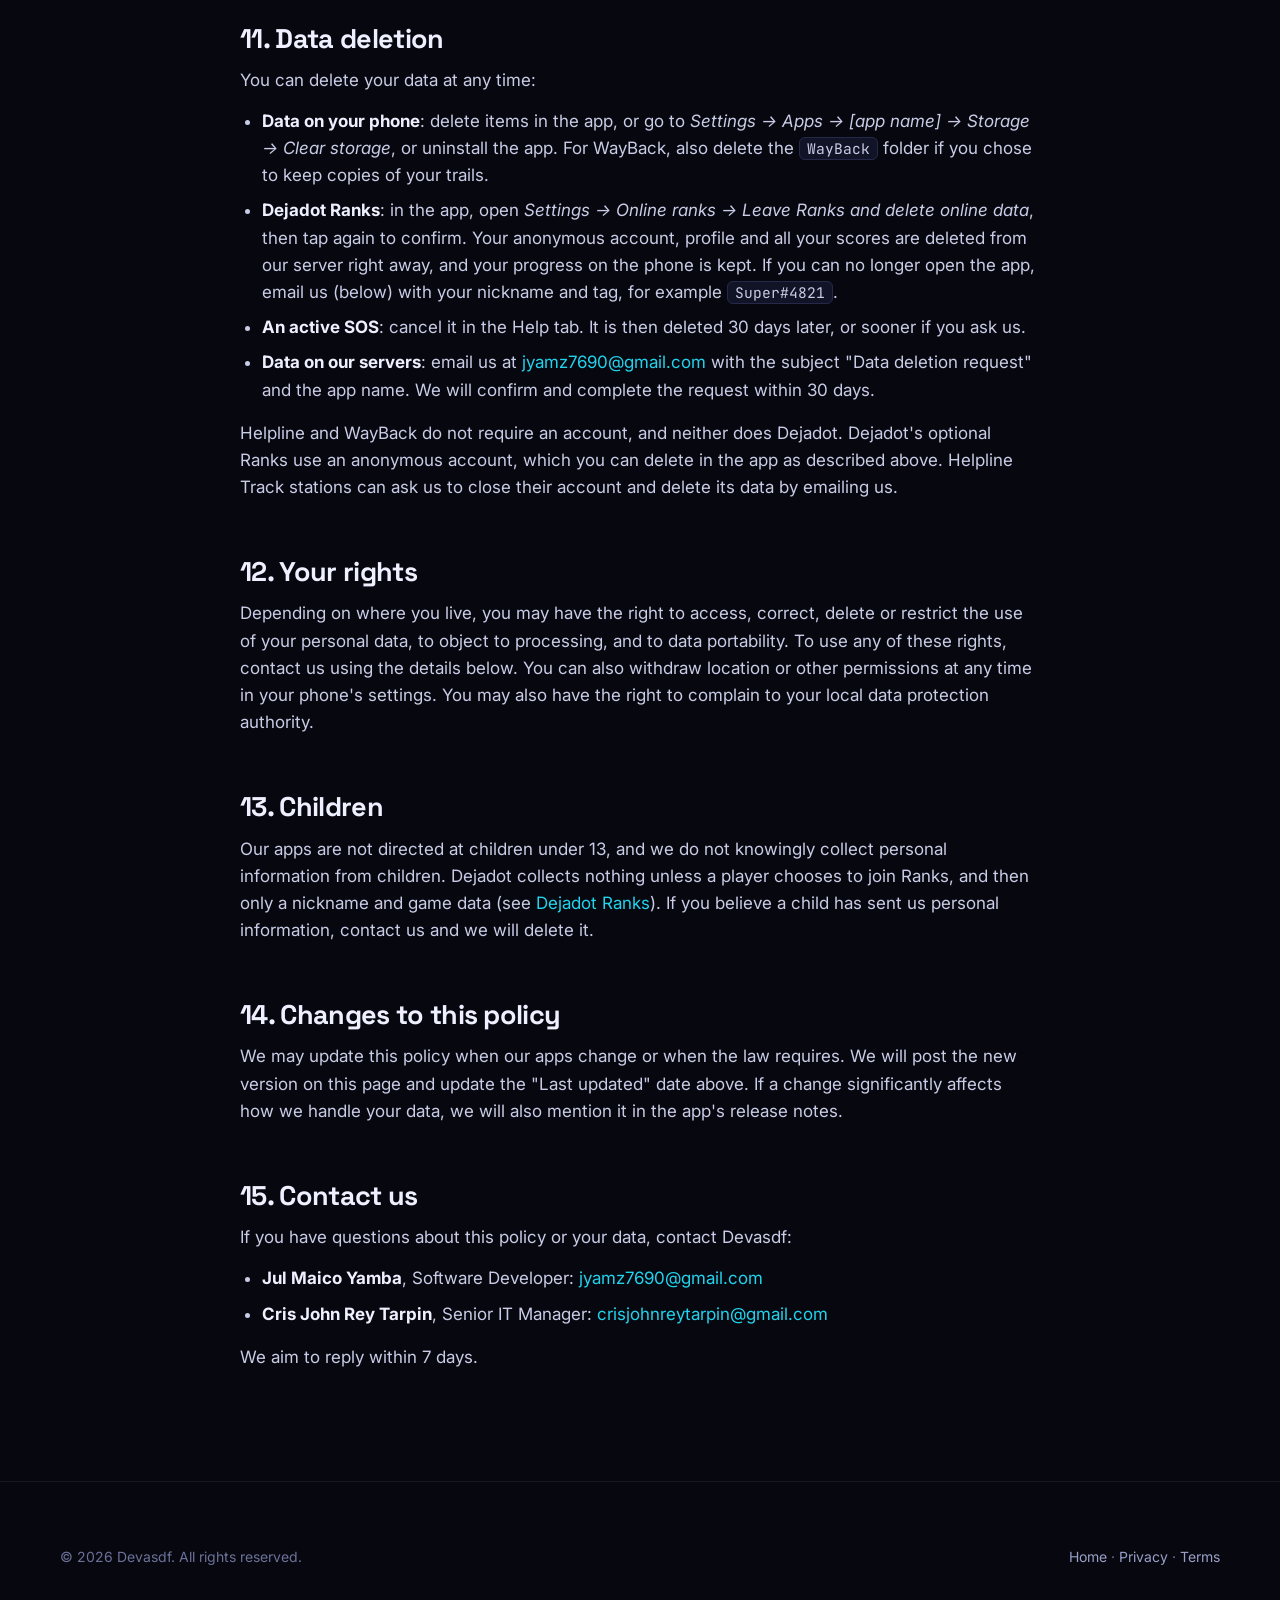
==== commit 3a1de217: "Privacy policy: Dejadot's optional online Ranks Dejadot now has optional online leaderboards (Ranks)" ====
--- a/privacy/index.html
+++ b/privacy/index.html
@@ -30,13 +30,14 @@
     <div class="wrap">
       <p class="eyebrow">Legal</p>
       <h1>Privacy Policy</h1>
-      <p class="meta">Effective date: 24 November 2026 · Last updated: 24 November 2026</p>
+      <p class="meta">Effective date: 24 November 2026 · Last updated: 26 November 2026</p>
 
       <div class="summary">
         <p><strong>The short version</strong></p>
         <ul>
           <li>We do not sell, rent or trade your personal data, and we do not use advertising or analytics SDKs in our apps.</li>
-          <li><strong>Dejadot</strong> and <strong>WayBack</strong> keep all your data on your phone. We never receive it.</li>
+          <li><strong>Dejadot</strong> keeps your game on your phone. Its online <strong>Ranks</strong> are optional: only if you tap <em>Join</em> does it send a nickname, your avatar and your best scores to our server, to show on public leaderboards. You can leave and delete them in the app.</li>
+          <li><strong>WayBack</strong> keeps all your data on your phone. We never receive it.</li>
           <li><strong>Helpline</strong> sends your device's location to our server to find emergency contacts near you. If you send an <strong>SOS</strong>, your location and the details you entered go to nearby response stations so they can help you.</li>
           <li><strong>Helpline Track</strong> is used by response stations. They see SOS requests only within their area, and only to respond to them.</li>
           <li>SOS requests, messages and voice notes are deleted <strong>30 days</strong> after the request ends.</li>
@@ -84,17 +85,61 @@
         <h2>3. Dejadot<small>com.dejadot.app · Game</small></h2>
       </div>
       <h3>Information we collect</h3>
-      <p>We do not collect any personal information through Dejadot. The game has no sign-up, no ads, no analytics and no crash-reporting service, and it does not send your gameplay data to us.</p>
+      <p>Dejadot plays fully offline. It has no sign-up, no ads, no analytics and no crash-reporting service. We collect nothing unless you choose to join <strong>Ranks</strong>, the game's optional online leaderboards.</p>
+      <h3 id="dejadot-ranks">Ranks (optional online leaderboards)</h3>
+      <p>Ranks stays off until you tap <em>Join</em>. When you join, the app creates an anonymous account (a random account ID, with no email, password or phone number) and sends the following to our server:</p>
+      <div class="table-wrap">
+        <table>
+          <thead><tr><th>Data</th><th>Why we use it</th><th>Who can see it</th></tr></thead>
+          <tbody>
+            <tr>
+              <td><strong>Random account ID</strong></td>
+              <td>To keep your scores together and make sure only you can change them.</td>
+              <td>Not shown to other players.</td>
+            </tr>
+            <tr>
+              <td><strong>Nickname</strong> and a number tag (for example <code>Super#4821</code>)</td>
+              <td>To show who you are on the leaderboards. The tag tells players with the same nickname apart.</td>
+              <td>Public, to everyone using Dejadot.</td>
+            </tr>
+            <tr>
+              <td><strong>Avatar</strong> (the in-game items you picked), <strong>rank title</strong> and <strong>Shadow Path level</strong></td>
+              <td>To show your profile on the leaderboards.</td>
+              <td>Public.</td>
+            </tr>
+            <tr>
+              <td><strong>Best scores</strong> for Classic and Shadow Draft, with the coins collected, the theme each was set in and when it was sent</td>
+              <td>To rank you, and to check that scores are possible in the game.</td>
+              <td>Public (scores and rank).</td>
+            </tr>
+            <tr>
+              <td><strong>Player card extras</strong>: pinned badges, highest multiplier, deepest round and card theme</td>
+              <td>To show your player card when someone taps your name on the leaderboard.</td>
+              <td>Public.</td>
+            </tr>
+            <tr>
+              <td><strong>Times you sent scores</strong></td>
+              <td>To limit how often scores can be sent, which prevents abuse.</td>
+              <td>Not shown to other players.</td>
+            </tr>
+          </tbody>
+        </table>
+      </div>
+      <p>Your nickname is public, so don't use your real name if you don't want it shown. Nicknames are checked against a list of blocked words, and we may hide a nickname or score that breaks the rules.</p>
+      <p><strong>Where it is stored:</strong> with our backend provider, Supabase (Tokyo region), sent over an encrypted connection (HTTPS). Like any server, Supabase may keep standard technical logs, including IP addresses, for a short time for security and abuse prevention.</p>
+      <p><strong>Leaving Ranks:</strong> open <em>Settings → Online ranks → Leave Ranks and delete online data</em> and tap again to confirm. Your account, profile and scores are deleted from our server right away. Your progress on the phone is kept. See <a href="#deletion">Data deletion</a>.</p>
+      <p>Opening the Ranks page shows the leaderboards even before you join. Loading them sends no personal data.</p>
       <h3>Information stored on your device</h3>
-      <p>To play, the app saves the following only on your phone: scores, best runs, stats, achievements and streaks; unlocked themes and progress; settings such as sound, haptics and steering sensitivity; and the profile name and look you choose in the app.</p>
+      <p>To play, the app saves the following only on your phone: scores, best runs, stats, achievements and streaks; unlocked themes and progress; settings such as sound, haptics and steering sensitivity; and the profile name and look you choose in the app. If you join Ranks, the sign-in for your anonymous account and any scores waiting to be sent are also kept on the phone. They are left out of Android's app backup.</p>
       <h3>Permissions</h3>
       <ul>
         <li><strong>Vibration</strong>: for haptic feedback during play. You can turn haptics off in Settings.</li>
+        <li><strong>Internet and network state</strong>: only for Ranks: to load the leaderboards and, if you joined, to send your profile and best scores when a connection is available. Every game mode plays without a connection.</li>
       </ul>
       <h3>Backups and sharing</h3>
       <p>Android may back up app data to your Google account (Android Auto Backup); this is controlled by you in your phone's settings and handled by Google. If you turn on <em>Progress backup</em>, the app writes a file to a location you choose; we never receive it. When you tap <em>Share</em>, the app creates an image or video on your phone and opens Android's share menu. Nothing is sent until you choose an app to share with.</p>
-      <h3>Google Play Games</h3>
-      <p>If online leaderboards through Google Play Games are available and you choose to use them, your scores and Play Games profile name are handled by Google under the <a href="https://policies.google.com/privacy" target="_blank" rel="noopener">Google Privacy Policy</a>.</p>
+      <h3>App updates</h3>
+      <p>Dejadot may ask Google Play whether a newer version is available and offer to install it. This check is handled by the Google Play Store on your phone, under the <a href="https://policies.google.com/privacy" target="_blank" rel="noopener">Google Privacy Policy</a>. Dejadot does not use Google Play Games.</p>
 
       <!-- ===== HELPLINE ===== -->
       <div class="app-tag" id="helpline">
@@ -242,8 +287,8 @@
       <h2 id="third-parties">8. Third-party services</h2>
       <p>We share data only with the services needed to run our apps and website. Each is responsible for its own handling of data:</p>
       <ul>
-        <li><strong>Google Play</strong> (installs, updates, optional Play Games): <a href="https://policies.google.com/privacy" target="_blank" rel="noopener">Google Privacy Policy</a></li>
-        <li><strong>Supabase</strong> (Helpline SOS data, Helpline Track accounts, voice notes): <a href="https://supabase.com/privacy" target="_blank" rel="noopener">Supabase Privacy Policy</a></li>
+        <li><strong>Google Play</strong> (installs and in-app updates): <a href="https://policies.google.com/privacy" target="_blank" rel="noopener">Google Privacy Policy</a></li>
+        <li><strong>Supabase</strong> (Dejadot Ranks accounts and scores; Helpline SOS data, Helpline Track accounts, voice notes): <a href="https://supabase.com/privacy" target="_blank" rel="noopener">Supabase Privacy Policy</a></li>
         <li><strong>OpenStreetMap tiles</strong> (Helpline Track maps): <a href="https://osmfoundation.org/wiki/Privacy_Policy" target="_blank" rel="noopener">OSMF Privacy Policy</a></li>
         <li><strong>OSRM / Project OSRM</strong> (Helpline Track driving routes; receives start and end coordinates): <a href="https://project-osrm.org/" target="_blank" rel="noopener">project-osrm.org</a></li>
         <li><strong>GitHub</strong> (Helpline downloads its app settings and contact directory files; GitHub sees your IP address): <a href="https://docs.github.com/en/site-policy/privacy-policies/github-general-privacy-statement" target="_blank" rel="noopener">GitHub Privacy Statement</a></li>
@@ -259,6 +304,7 @@
       <h2 id="retention">10. Data retention</h2>
       <ul>
         <li><strong>On-device data</strong> (all apps): kept until you delete it in the app, clear the app's storage, or uninstall the app.</li>
+        <li><strong>Dejadot Ranks</strong>: your account, profile and scores are kept while you are in Ranks, and deleted right away when you leave Ranks in the app (or within 30 days of an emailed request).</li>
         <li><strong>Helpline location lookups</strong>: used to answer the request. Any server logs containing them are kept for no longer than 30 days for security and troubleshooting, then deleted.</li>
         <li><strong>Helpline SOS requests, messages, voice notes and photos</strong>: deleted 30 days after the request is resolved, cancelled or expires.</li>
         <li><strong>Helpline Track station accounts and settings</strong>: kept while the station account is active, and deleted within 30 days after the account is closed.</li>
@@ -269,16 +315,17 @@
       <p>You can delete your data at any time:</p>
       <ul>
         <li><strong>Data on your phone</strong>: delete items in the app, or go to <em>Settings → Apps → [app name] → Storage → Clear storage</em>, or uninstall the app. For WayBack, also delete the <code>WayBack</code> folder if you chose to keep copies of your trails.</li>
+        <li><strong>Dejadot Ranks</strong>: in the app, open <em>Settings → Online ranks → Leave Ranks and delete online data</em>, then tap again to confirm. Your anonymous account, profile and all your scores are deleted from our server right away, and your progress on the phone is kept. If you can no longer open the app, email us (below) with your nickname and tag, for example <code>Super#4821</code>.</li>
         <li><strong>An active SOS</strong>: cancel it in the Help tab. It is then deleted 30 days later, or sooner if you ask us.</li>
         <li><strong>Data on our servers</strong>: email us at <a href="mailto:jyamz7690@gmail.com?subject=Data%20deletion%20request">jyamz7690@gmail.com</a> with the subject "Data deletion request" and the app name. We will confirm and complete the request within 30 days.</li>
       </ul>
-      <p>Dejadot, Helpline and WayBack do not require an account. Helpline Track stations can ask us to close their account and delete its data by emailing us.</p>
+      <p>Helpline and WayBack do not require an account, and neither does Dejadot. Dejadot's optional Ranks use an anonymous account, which you can delete in the app as described above. Helpline Track stations can ask us to close their account and delete its data by emailing us.</p>
 
       <h2 id="rights">12. Your rights</h2>
       <p>Depending on where you live, you may have the right to access, correct, delete or restrict the use of your personal data, to object to processing, and to data portability. To use any of these rights, contact us using the details below. You can also withdraw location or other permissions at any time in your phone's settings. You may also have the right to complain to your local data protection authority.</p>
 
       <h2 id="children">13. Children</h2>
-      <p>Our apps are not directed at children under 13, and we do not knowingly collect personal information from children. Dejadot collects no personal data from any player. If you believe a child has sent us personal information, contact us and we will delete it.</p>
+      <p>Our apps are not directed at children under 13, and we do not knowingly collect personal information from children. Dejadot collects nothing unless a player chooses to join Ranks, and then only a nickname and game data (see <a href="#dejadot-ranks">Dejadot Ranks</a>). If you believe a child has sent us personal information, contact us and we will delete it.</p>
 
       <h2 id="changes">14. Changes to this policy</h2>
       <p>We may update this policy when our apps change or when the law requires. We will post the new version on this page and update the "Last updated" date above. If a change significantly affects how we handle your data, we will also mention it in the app's release notes.</p>
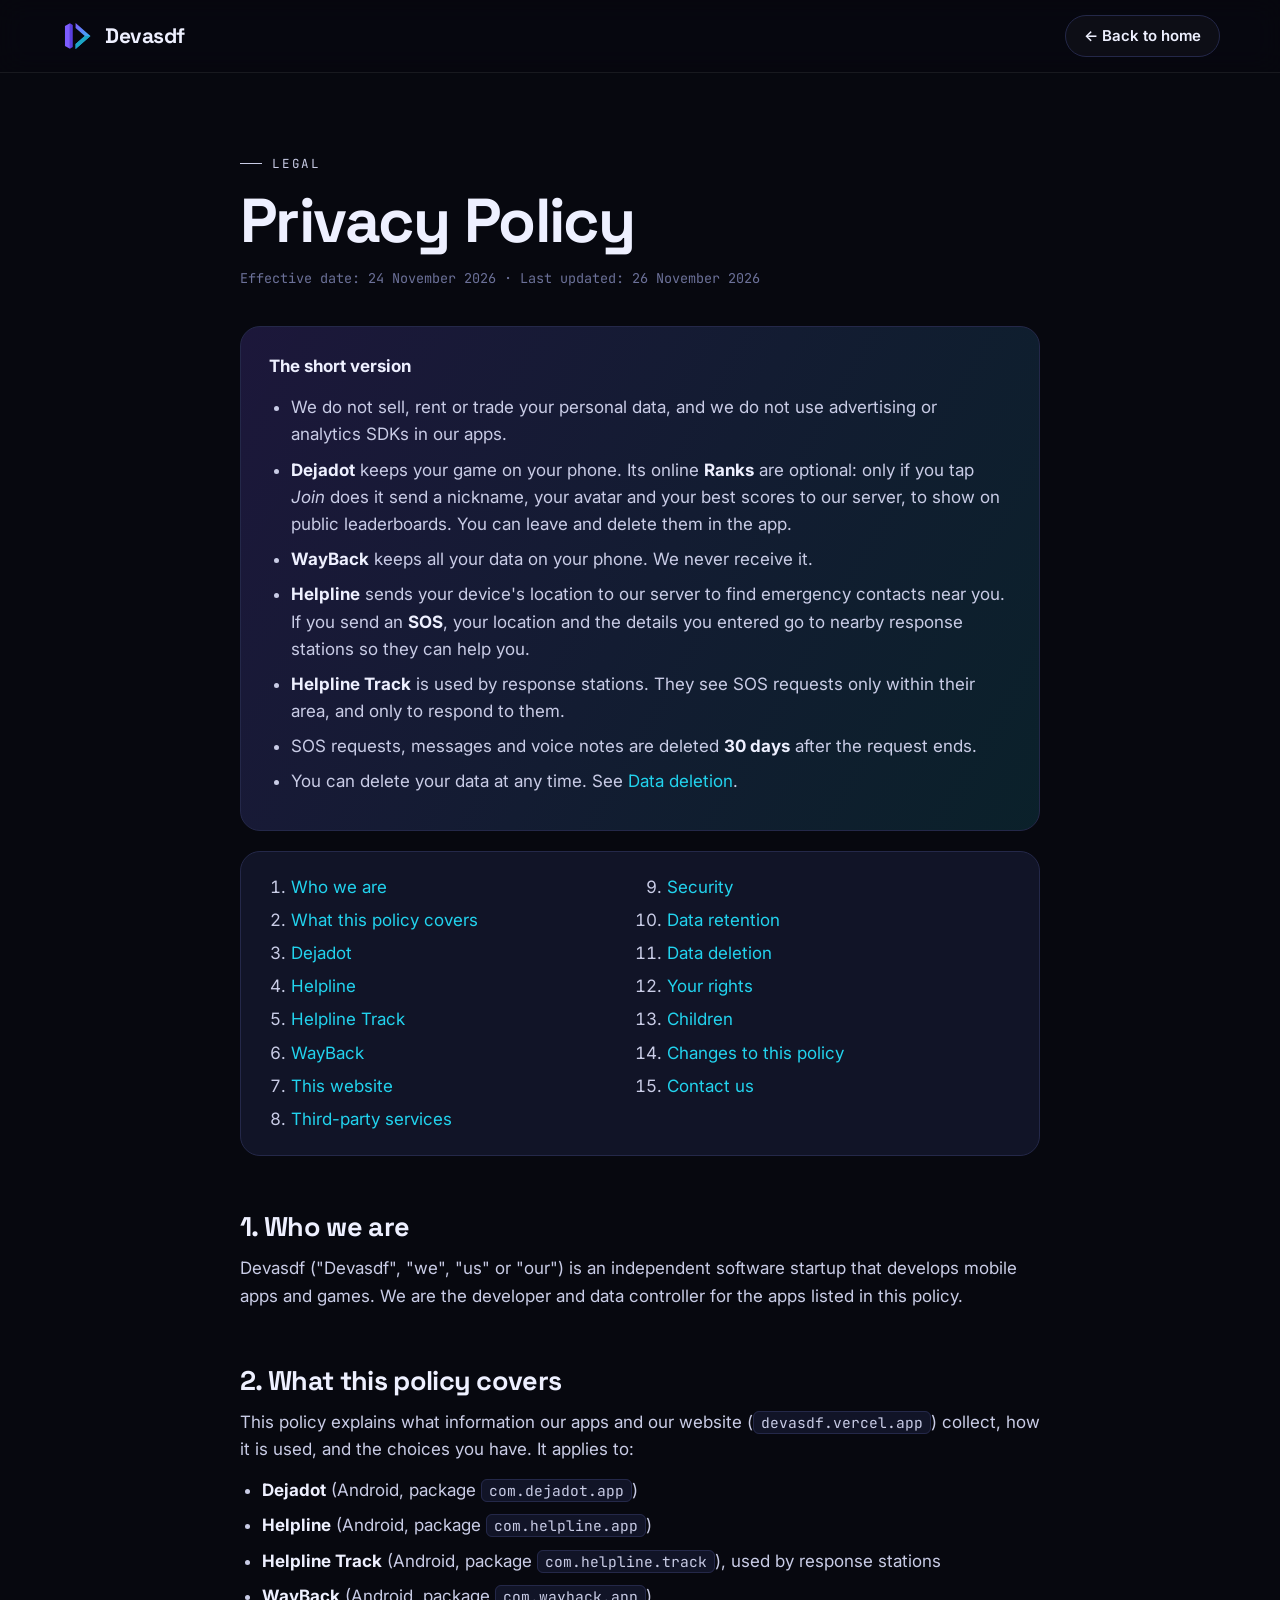
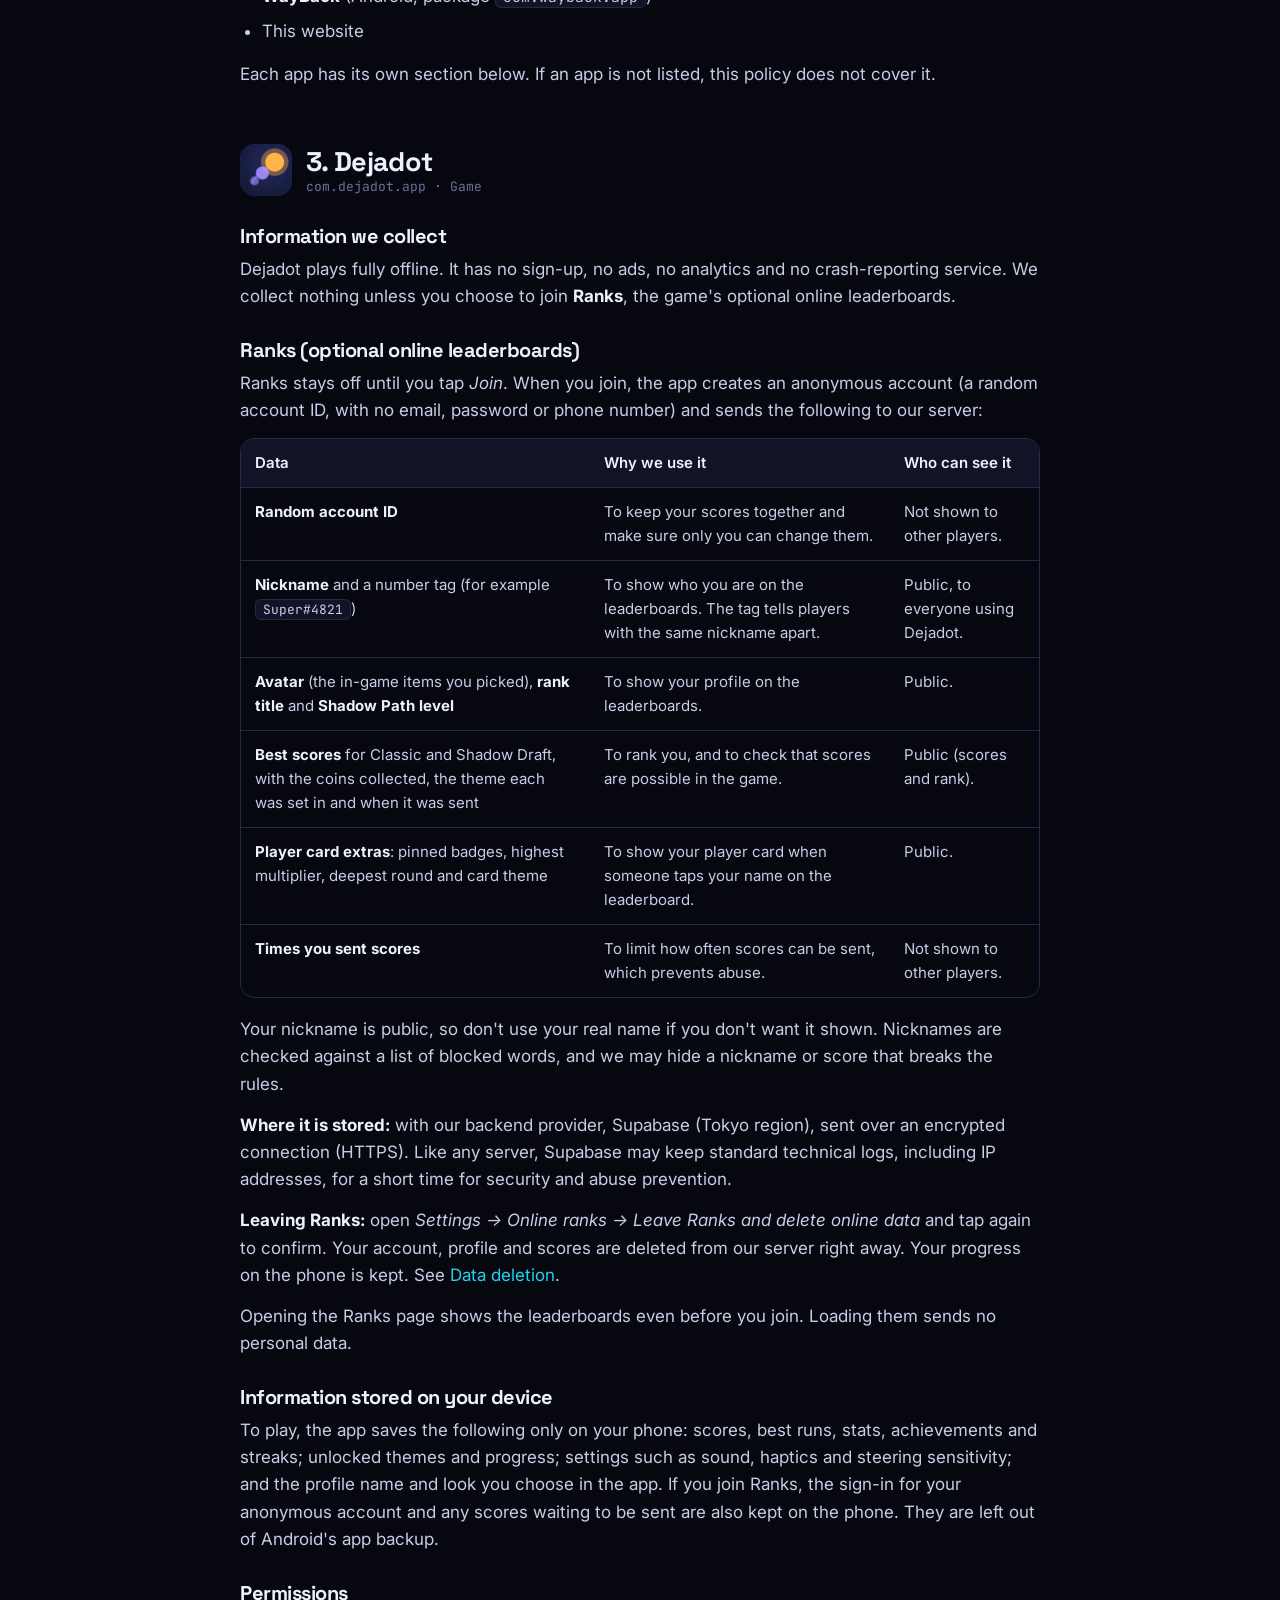
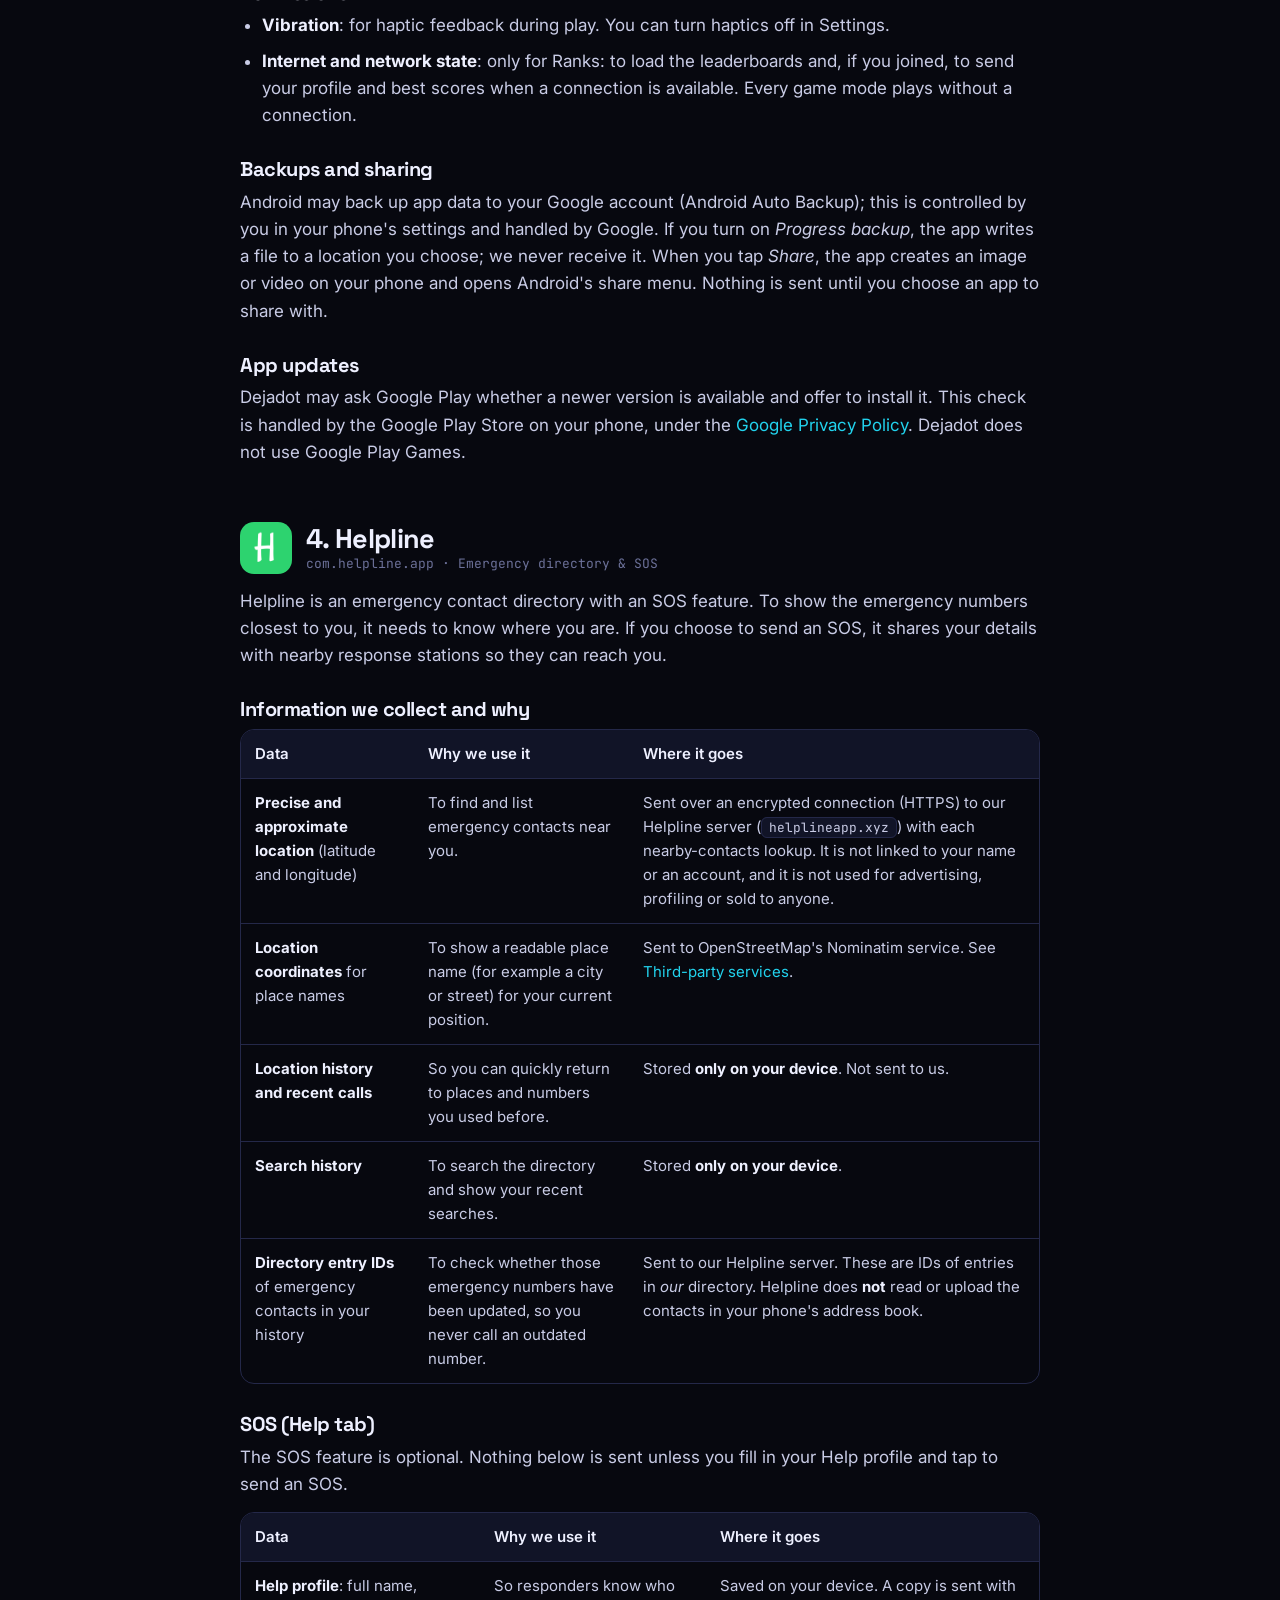
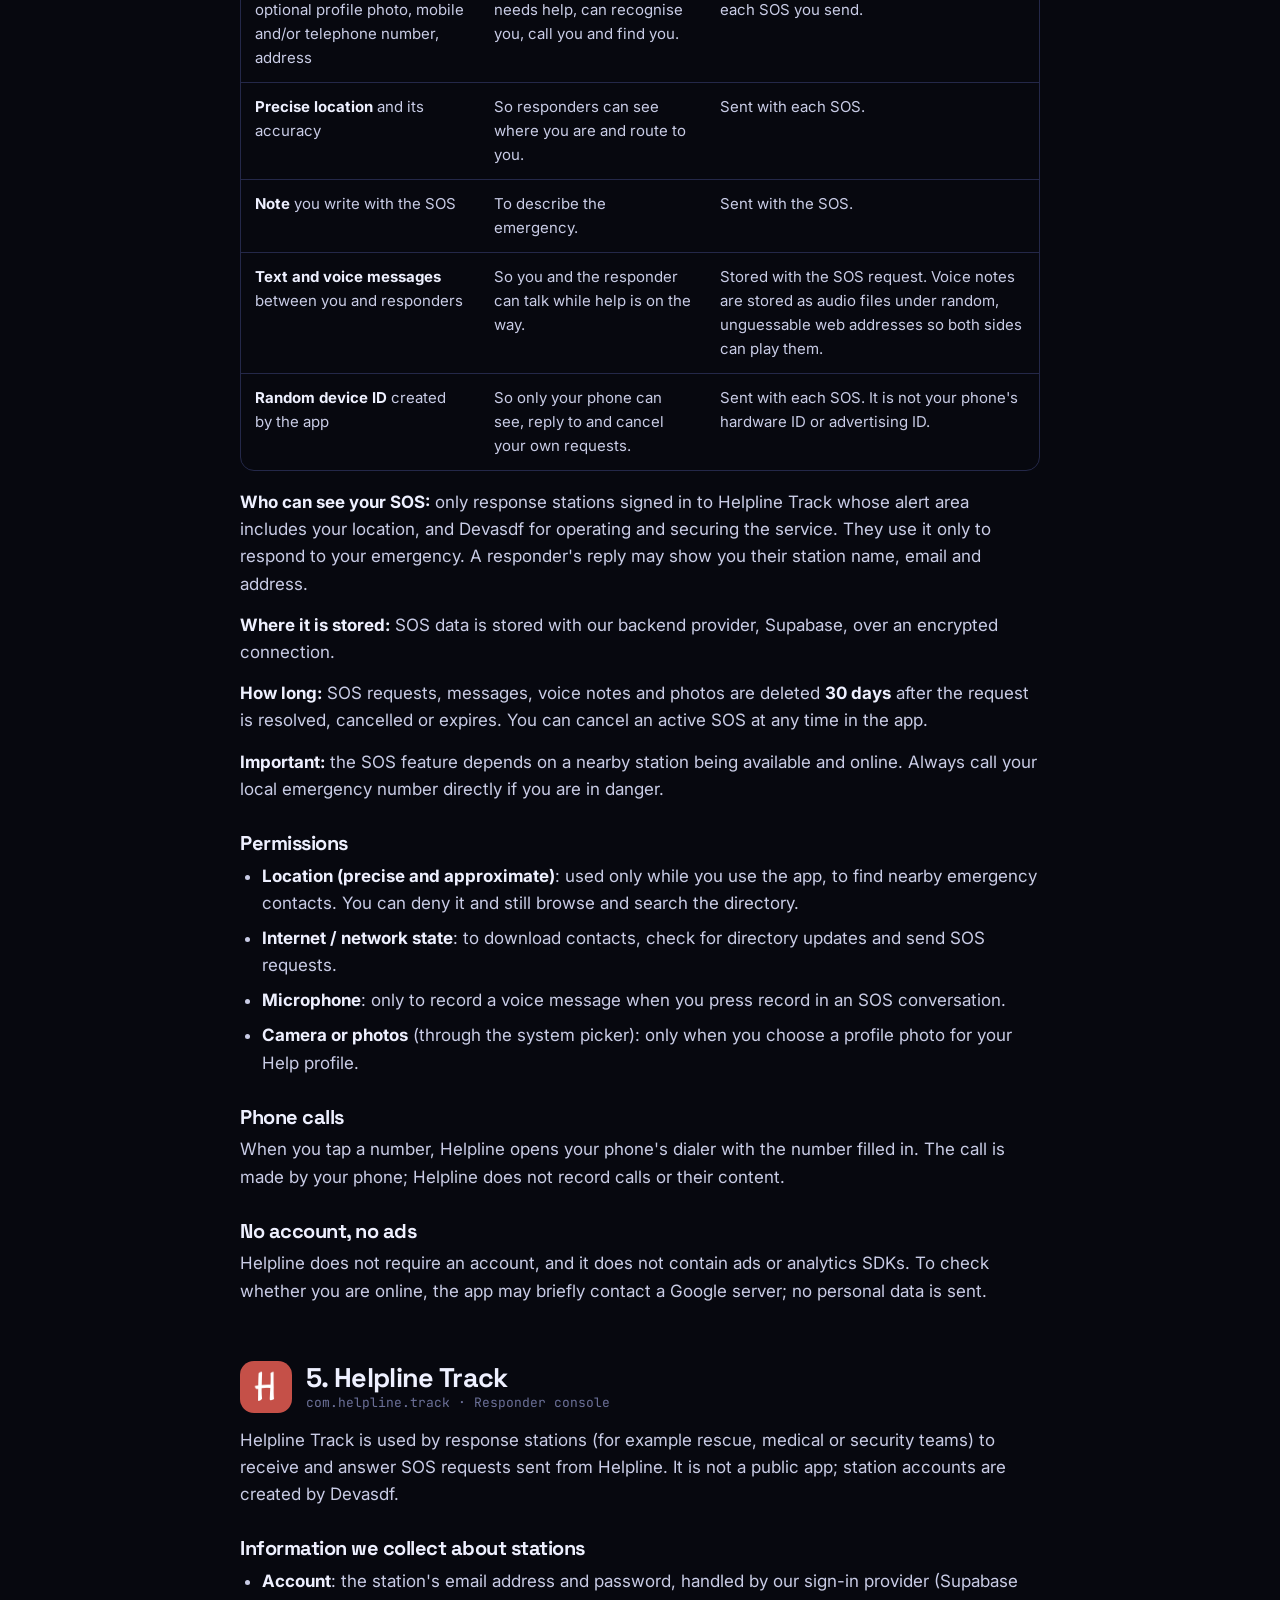
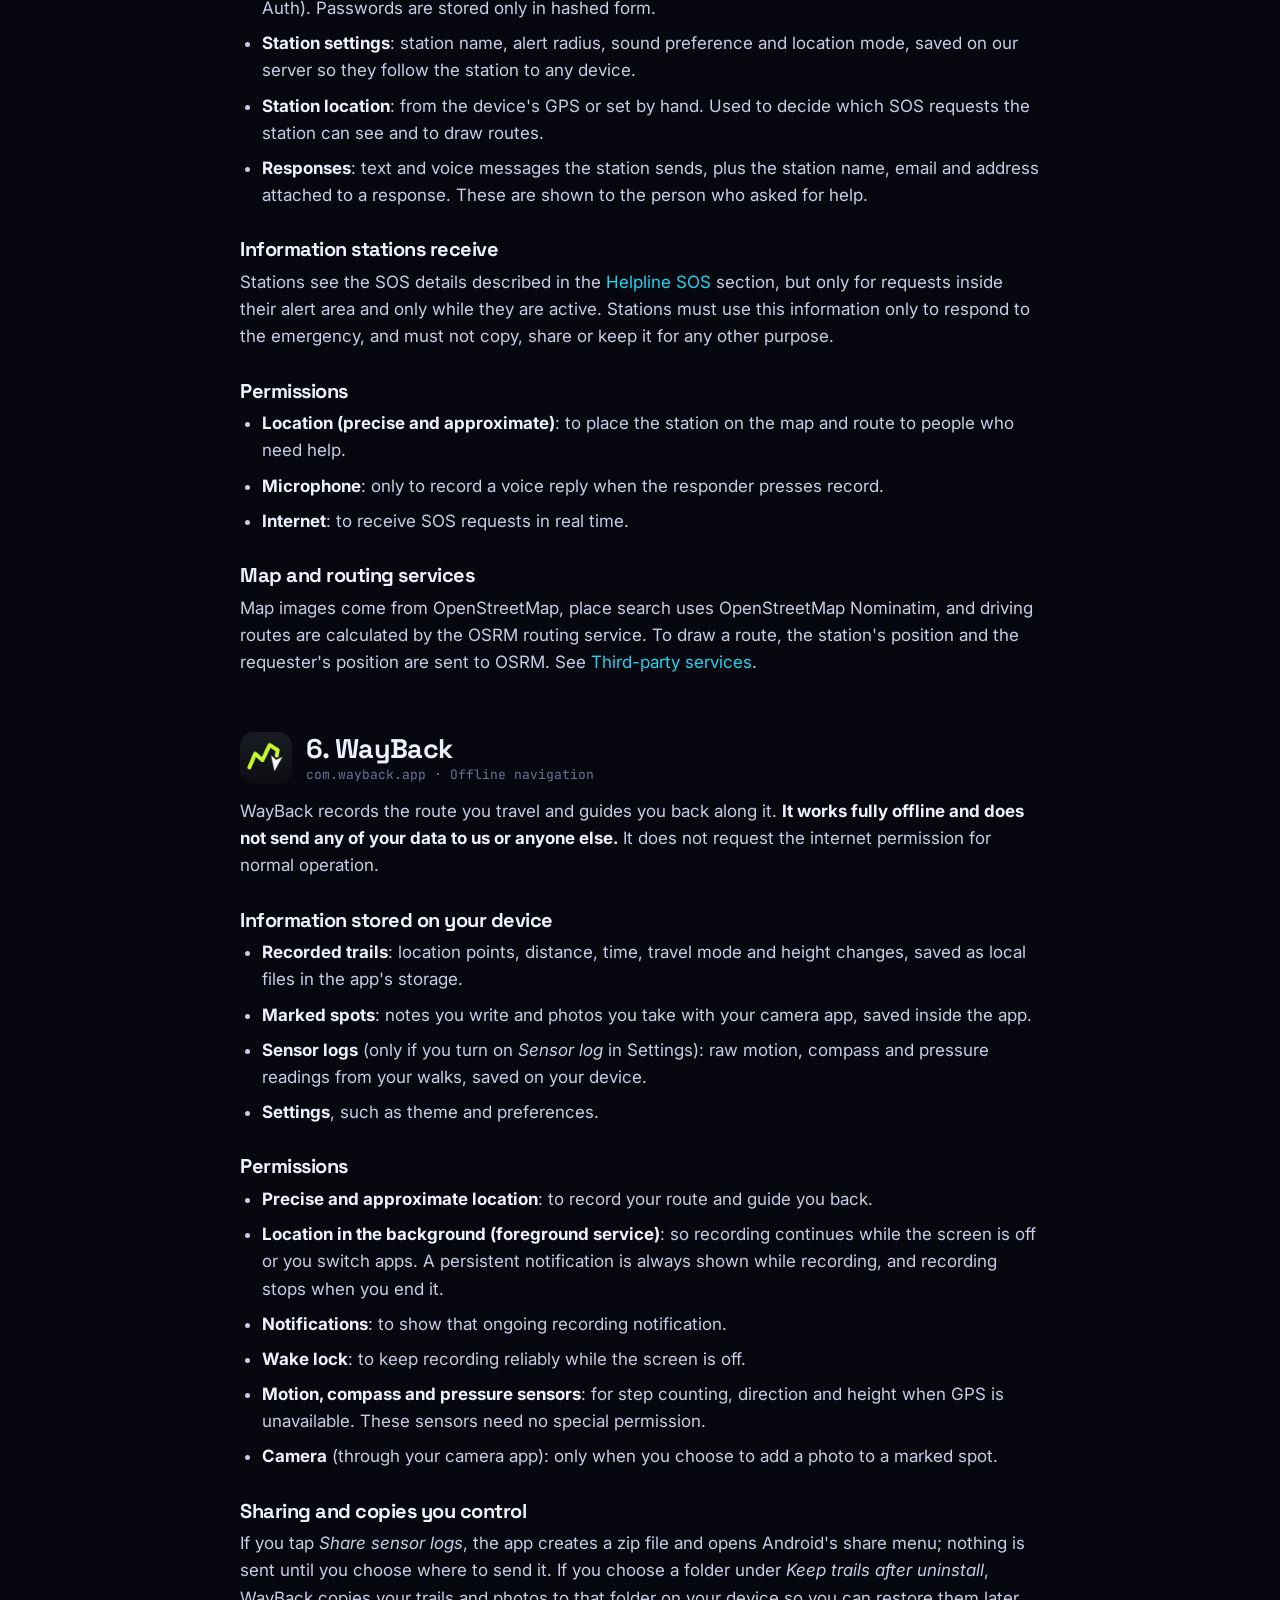
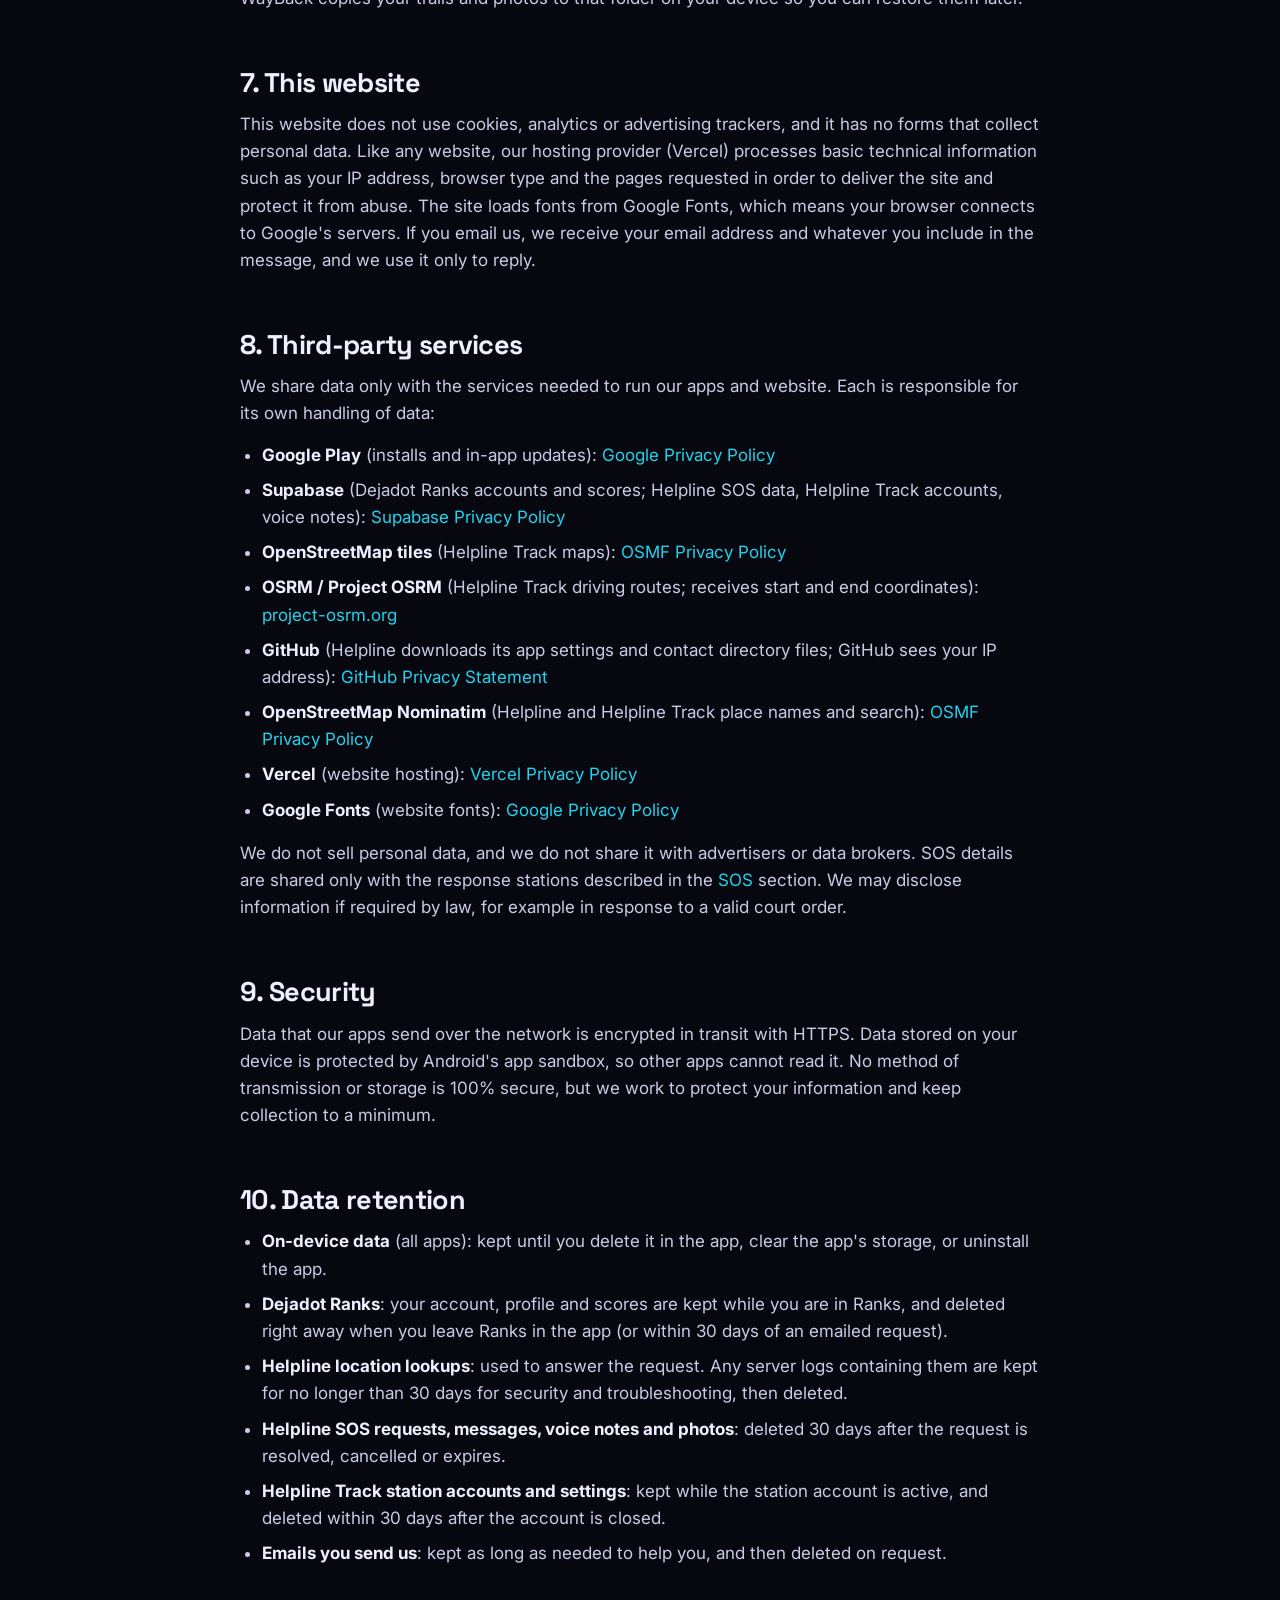
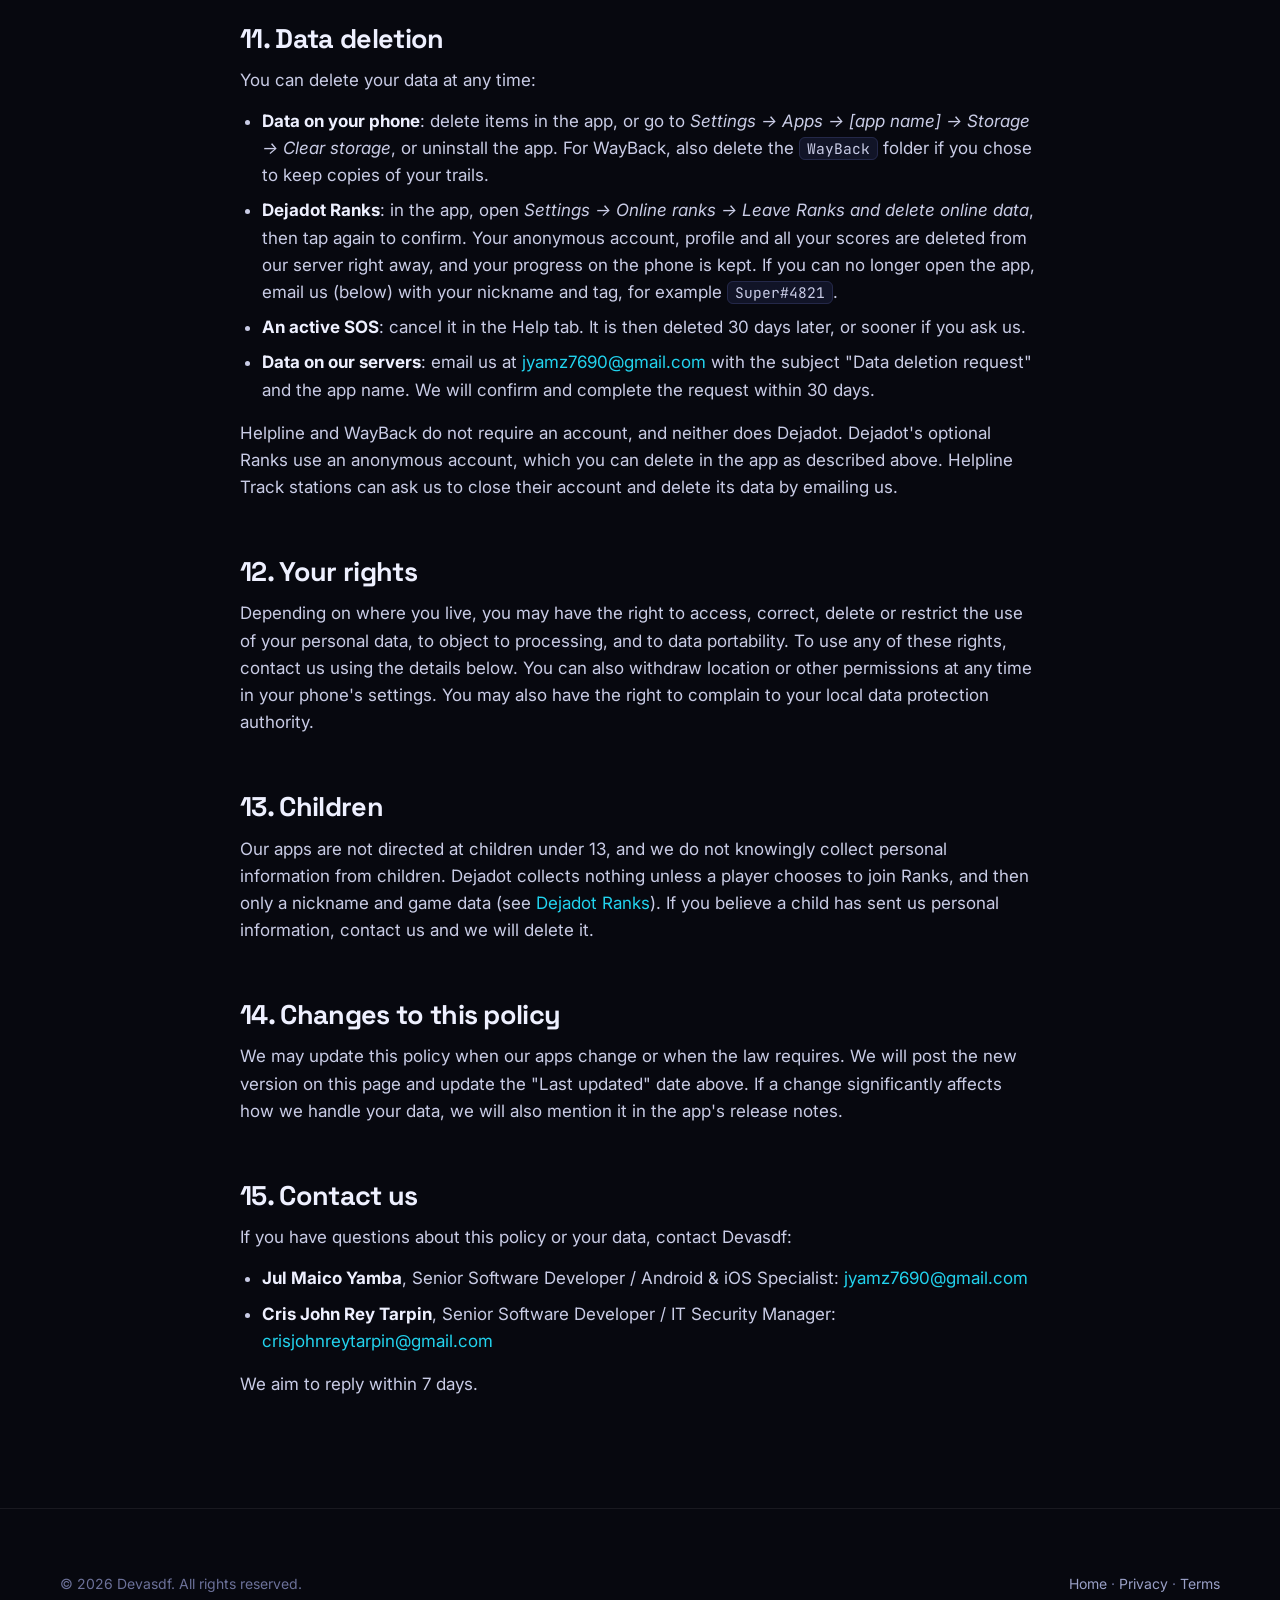
==== commit 17b26248: "Update founder job titles" ====
--- a/privacy/index.html
+++ b/privacy/index.html
@@ -333,8 +333,8 @@
       <h2 id="contact">15. Contact us</h2>
       <p>If you have questions about this policy or your data, contact Devasdf:</p>
       <ul>
-        <li><strong>Jul Maico Yamba</strong>, Software Developer: <a href="mailto:jyamz7690@gmail.com">jyamz7690@gmail.com</a></li>
-        <li><strong>Cris John Rey Tarpin</strong>, Senior IT Manager: <a href="mailto:crisjohnreytarpin@gmail.com">crisjohnreytarpin@gmail.com</a></li>
+        <li><strong>Jul Maico Yamba</strong>, Senior Software Developer / Android &amp; iOS Specialist: <a href="mailto:jyamz7690@gmail.com">jyamz7690@gmail.com</a></li>
+        <li><strong>Cris John Rey Tarpin</strong>, Senior Software Developer / IT Security Manager: <a href="mailto:crisjohnreytarpin@gmail.com">crisjohnreytarpin@gmail.com</a></li>
       </ul>
       <p>We aim to reply within 7 days.</p>
     </div>
